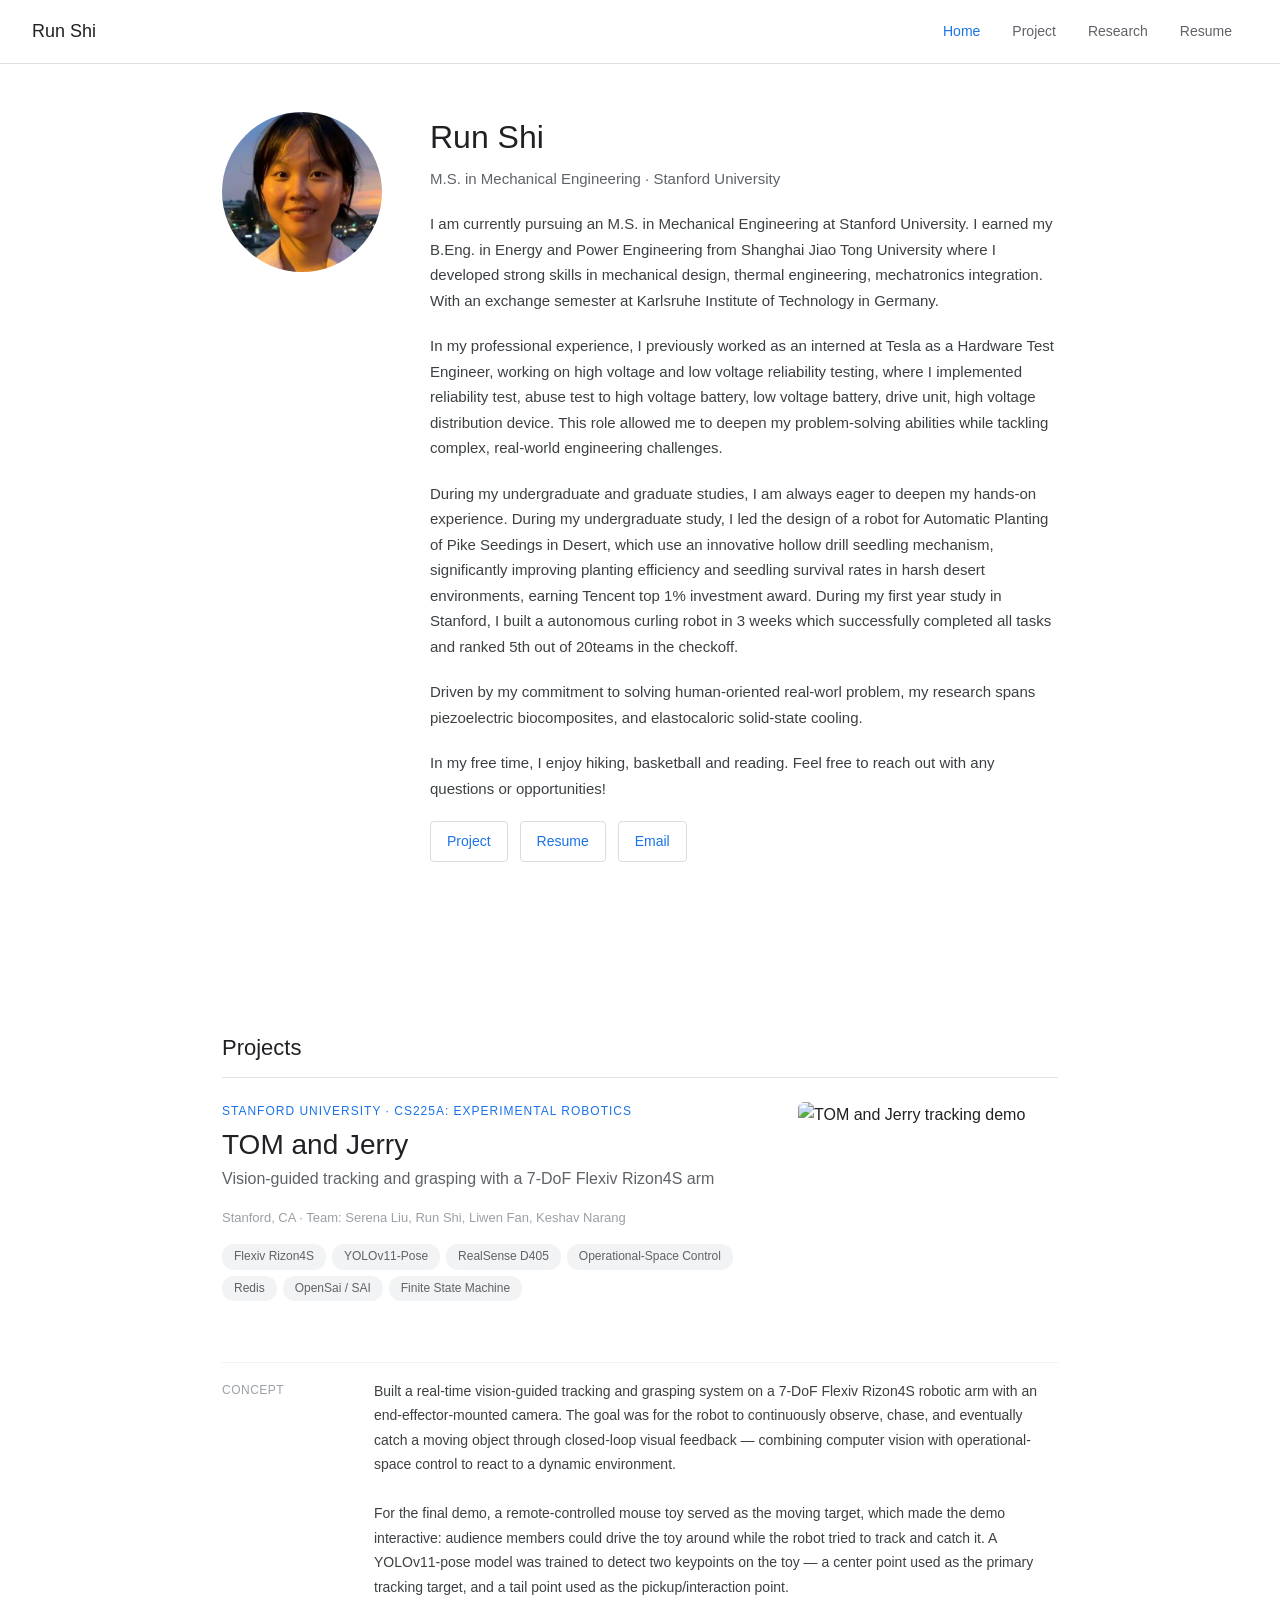
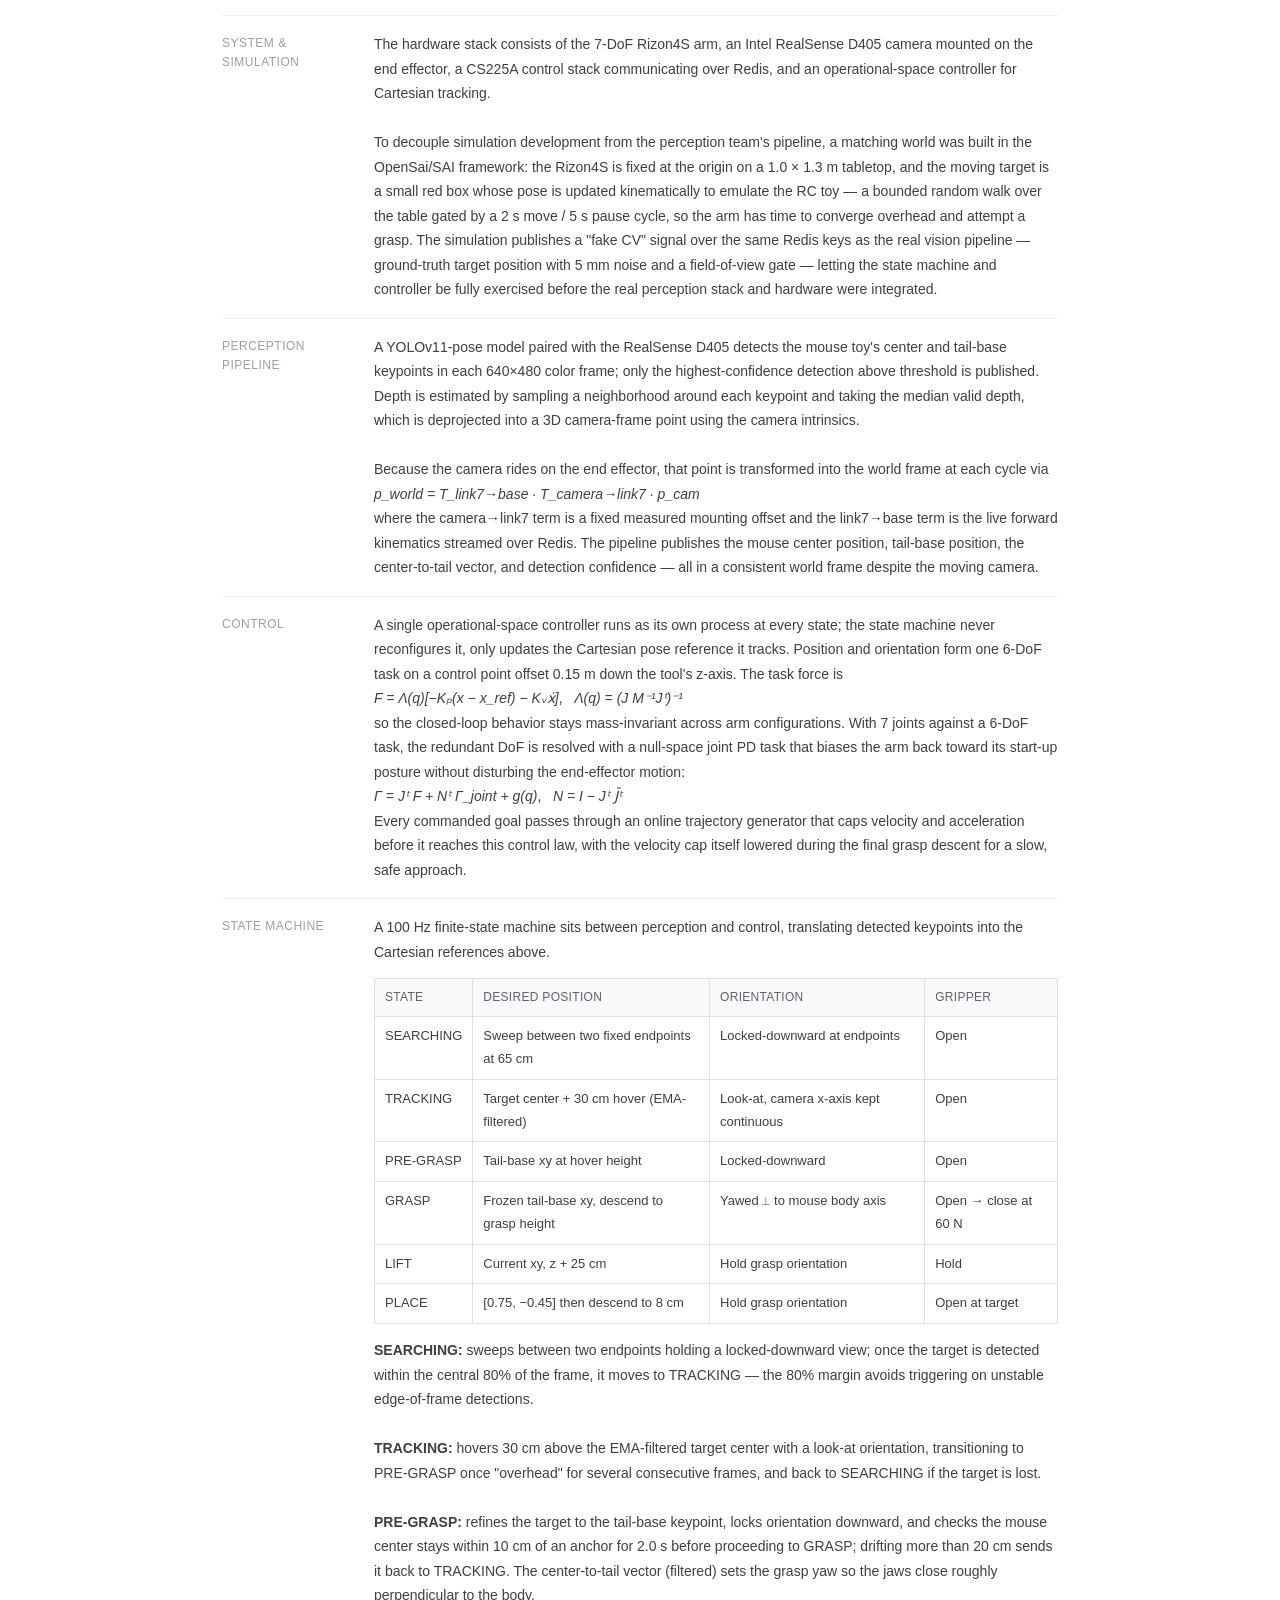
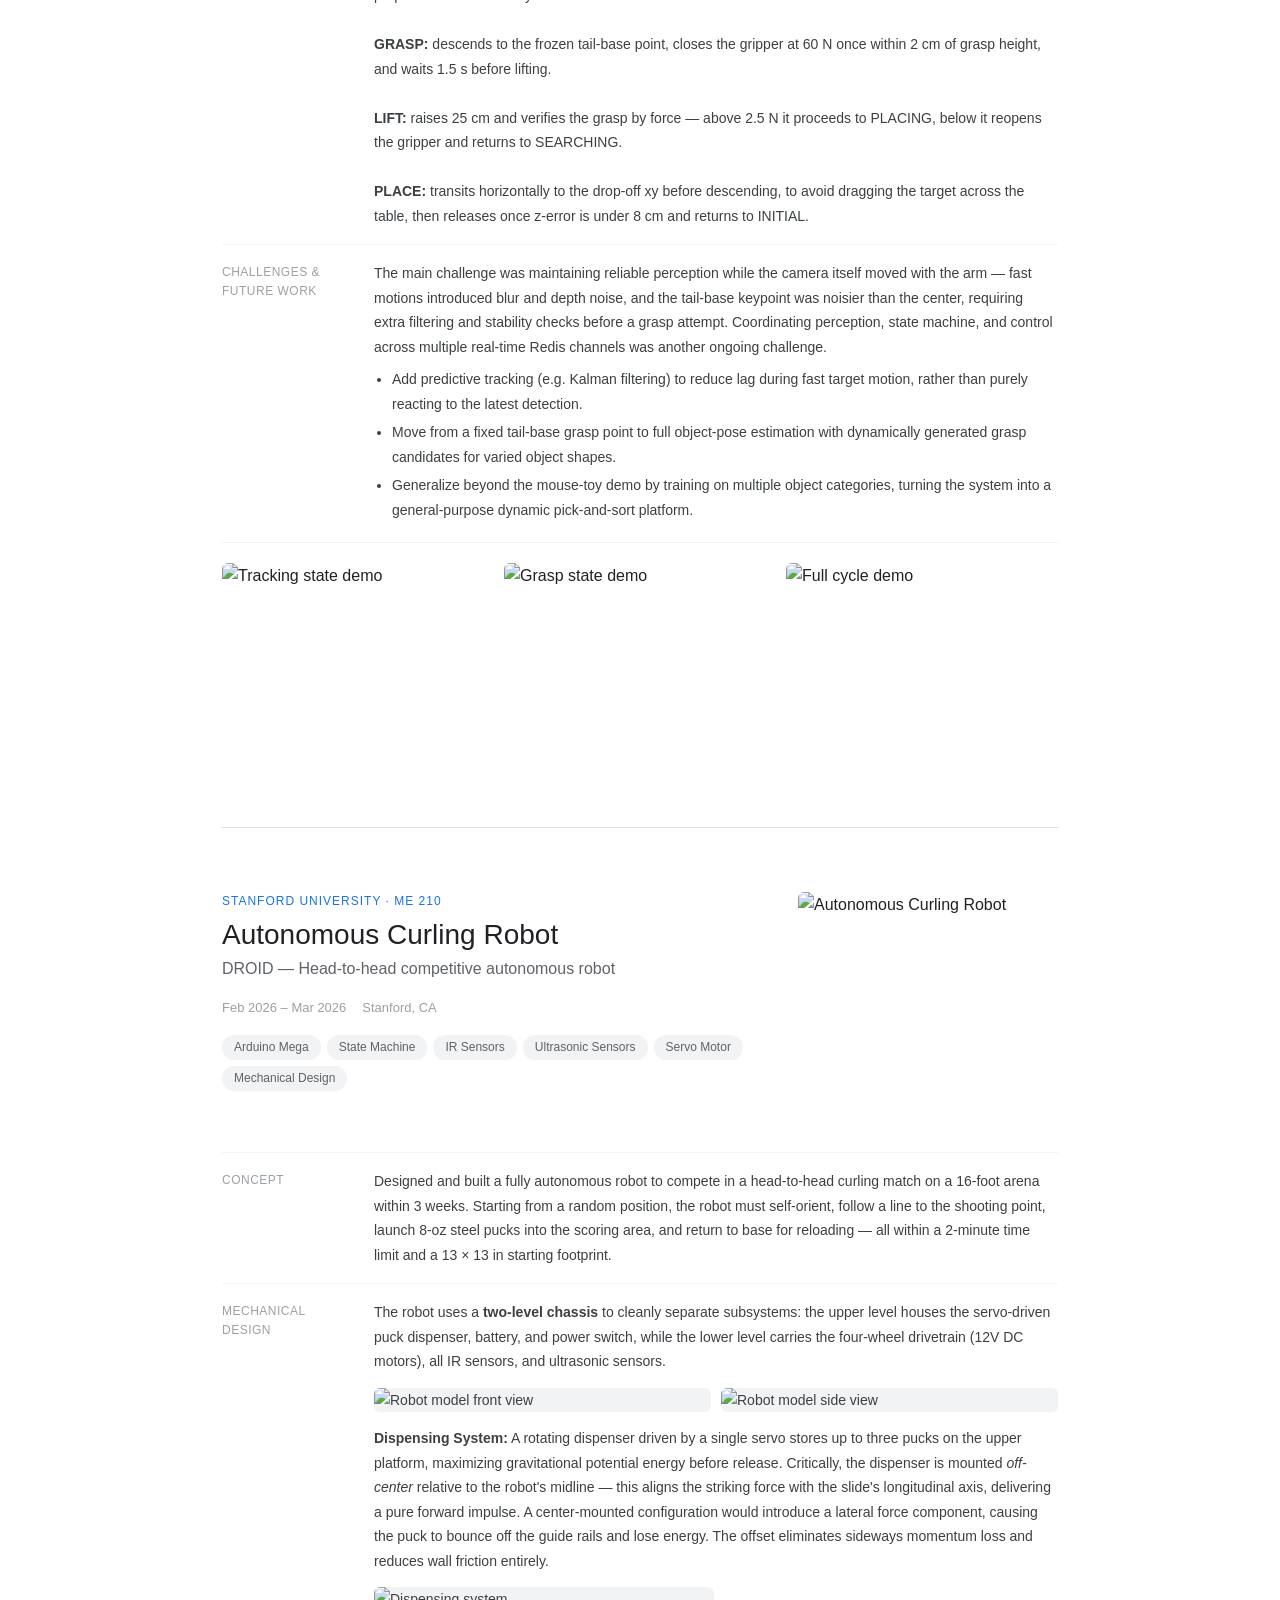
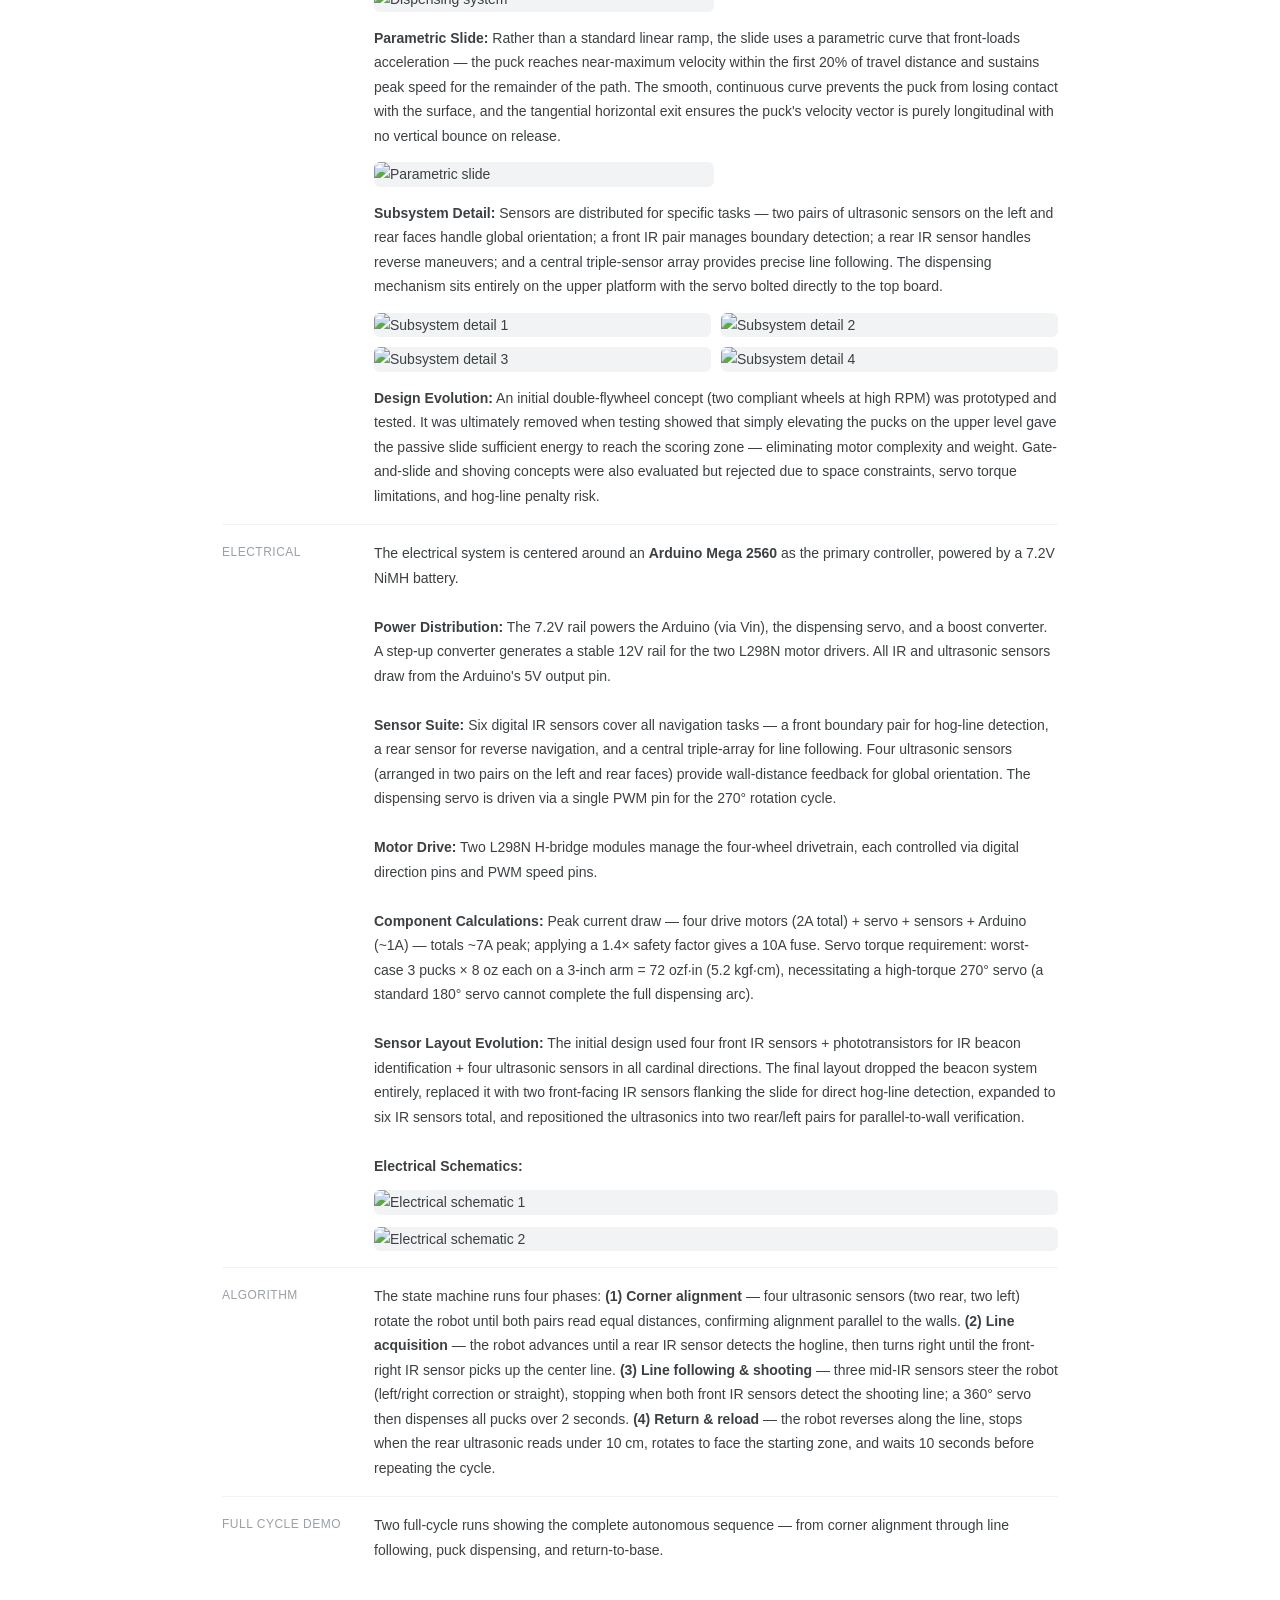
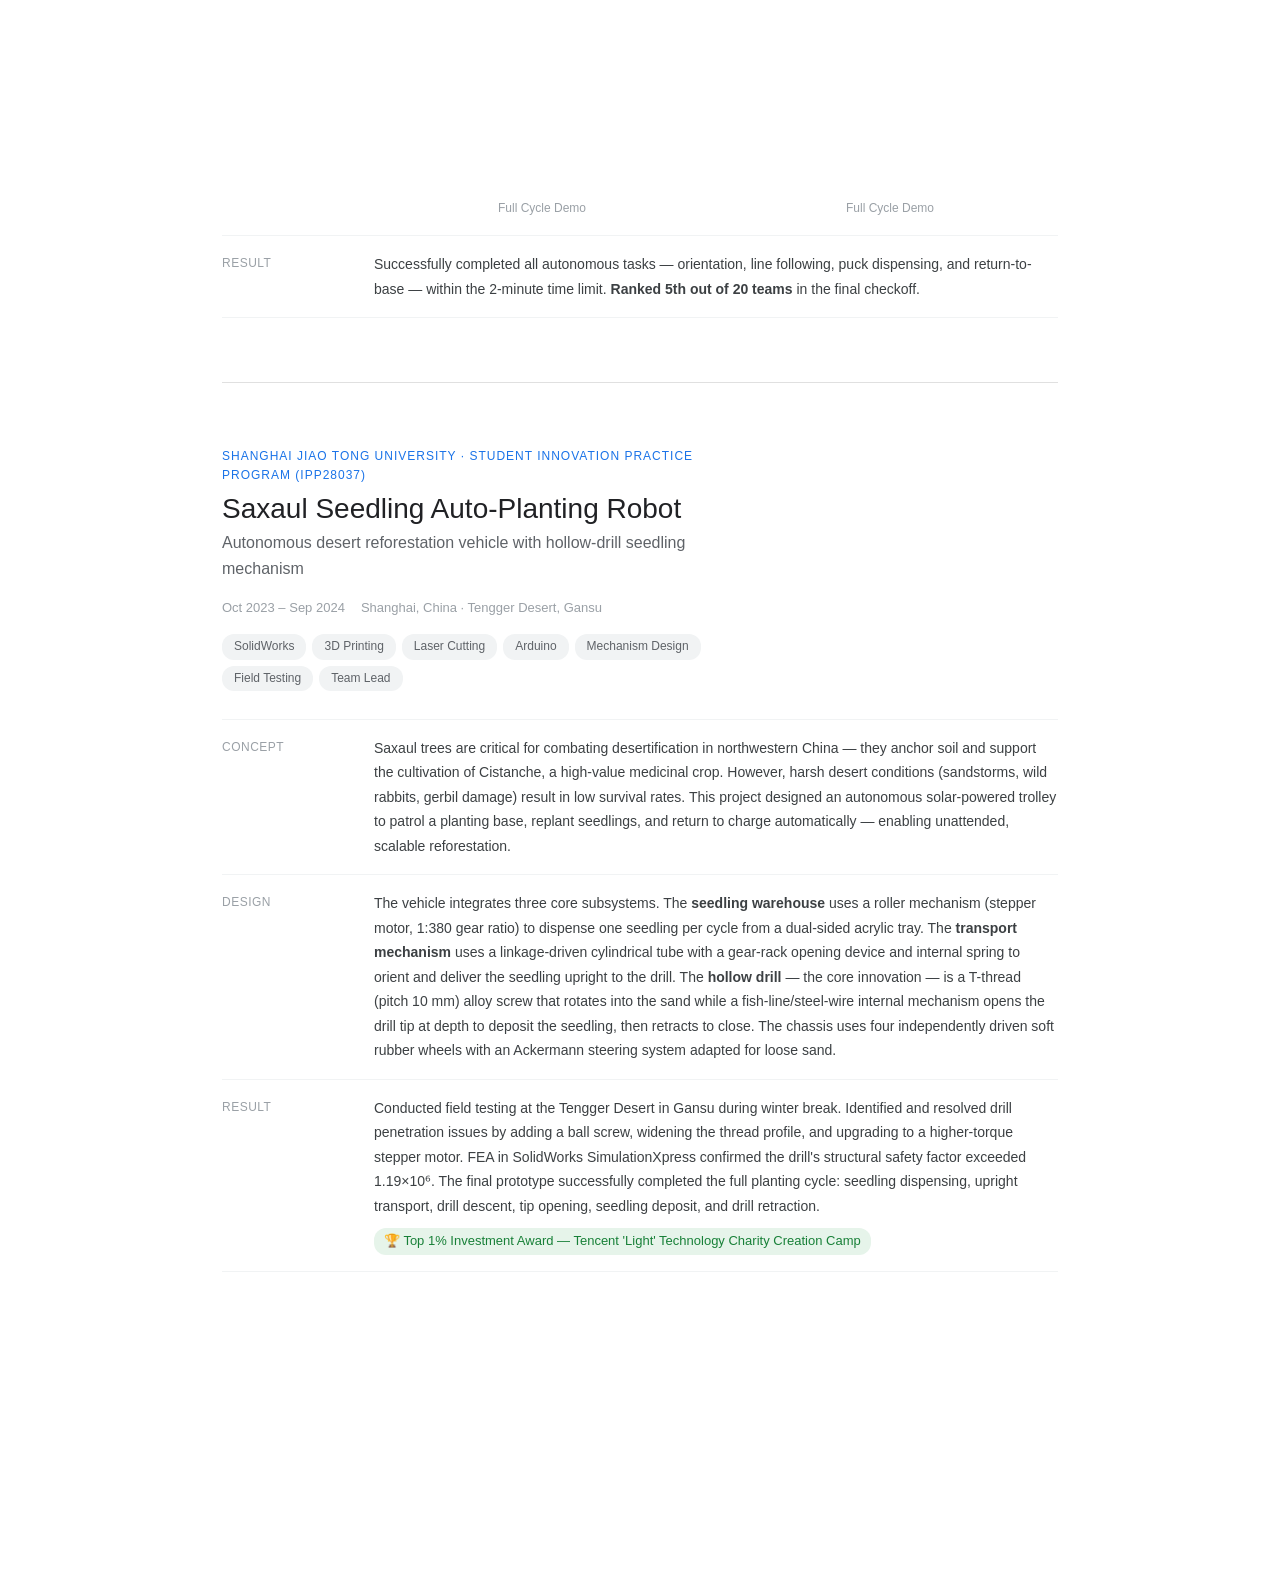
==== index.html @ 36baec2b "Update index.html" ====
<!DOCTYPE html>
<html lang="en">
<head>
<meta charset="UTF-8">
<meta name="viewport" content="width=device-width, initial-scale=1.0">
<title>Run Shi</title>
<link href="https://fonts.googleapis.com/css2?family=Google+Sans:wght@400;500&display=swap" rel="stylesheet">
<style>
* { margin: 0; padding: 0; box-sizing: border-box; }
html { scroll-behavior: smooth; }

body {
  font-family: 'Google Sans', 'Roboto', Arial, sans-serif;
  background: #fff;
  color: #202124;
  font-size: 16px;
  line-height: 1.6;
}

/* NAV */
nav {
  position: sticky; top: 0; z-index: 100;
  background: #fff;
  border-bottom: 1px solid #e0e0e0;
  display: flex; align-items: center;
  justify-content: space-between;
  padding: 0 32px;
  height: 64px;
}

.nav-logo {
  font-size: 18px;
  font-weight: 500;
  color: #202124;
  text-decoration: none;
}

.nav-links { display: flex; gap: 0; }
.nav-links a {
  font-size: 14px;
  font-weight: 500;
  color: #5f6368;
  text-decoration: none;
  padding: 8px 16px;
  border-radius: 4px;
  transition: background 0.1s, color 0.1s;
}
.nav-links a:hover { background: #f1f3f4; color: #202124; }
.nav-links a.active { color: #1a73e8; }

/* PAGES */
.page { display: none; }
.page.active { display: block; }

/* CONTENT WIDTH */
.wrap {
  max-width: 900px;
  margin: 0 auto;
  padding: 48px 32px 80px;
}

/* HOME */
.home-layout {
  display: flex;
  gap: 48px;
  align-items: flex-start;
  margin-bottom: 40px;
}

.home-photo {
  width: 160px;
  height: 160px;
  border-radius: 50%;
  background: #e8eaed;
  flex-shrink: 0;
  display: flex;
  align-items: center;
  justify-content: center;
  font-size: 48px;
  color: #9aa0a6;
  overflow: hidden;
}

.home-photo img {
  width: 100%; height: 100%; object-fit: cover;
}

.home-text {}

.home-name {
  font-size: 32px;
  font-weight: 400;
  color: #202124;
  margin-bottom: 4px;
}

.home-title {
  font-size: 15px;
  color: #5f6368;
  margin-bottom: 20px;
}

.home-bio {
  font-size: 15px;
  color: #3c4043;
  line-height: 1.7;
  margin-bottom: 20px;
}

.home-links {
  display: flex;
  gap: 12px;
  flex-wrap: wrap;
}

.home-links a {
  font-size: 14px;
  font-weight: 500;
  color: #1a73e8;
  text-decoration: none;
  padding: 8px 16px;
  border: 1px solid #dadce0;
  border-radius: 4px;
  transition: background 0.1s;
}
.home-links a:hover { background: #f1f3f4; }

/* SECTION */
h2 {
  font-size: 22px;
  font-weight: 400;
  color: #202124;
  border-bottom: 1px solid #e0e0e0;
  padding-bottom: 12px;
  margin-bottom: 24px;
}

/* PROJECT */
.proj-item {
  margin-bottom: 64px;
  padding-bottom: 64px;
  border-bottom: 1px solid #e0e0e0;
}
.proj-item:last-child { border-bottom: none; margin-bottom: 0; padding-bottom: 0; }

.proj-eyebrow {
  font-size: 12px;
  font-weight: 500;
  color: #1a73e8;
  text-transform: uppercase;
  letter-spacing: 1px;
  margin-bottom: 6px;
}

.proj-name {
  font-size: 28px;
  font-weight: 400;
  color: #202124;
  margin-bottom: 4px;
  line-height: 1.25;
}

.proj-subtitle {
  font-size: 16px;
  color: #5f6368;
  font-weight: 400;
  margin-bottom: 16px;
}

.proj-meta {
  display: flex;
  align-items: center;
  gap: 16px;
  margin-bottom: 16px;
  flex-wrap: wrap;
}

.proj-date {
  font-size: 13px;
  color: #9aa0a6;
}

.proj-where {
  font-size: 13px;
  color: #9aa0a6;
}

.proj-tags {
  display: flex; flex-wrap: wrap; gap: 6px;
  margin-bottom: 28px;
}
.proj-tag {
  font-size: 12px;
  color: #5f6368;
  background: #f1f3f4;
  border-radius: 12px;
  padding: 3px 12px;
}

/* Section blocks */
.proj-sections {
  display: flex;
  flex-direction: column;
  gap: 0;
}

.proj-section {
  display: grid;
  grid-template-columns: 120px 1fr;
  gap: 0 32px;
  padding: 16px 0;
  border-top: 1px solid #f1f3f4;
}
.proj-section:last-child { border-bottom: 1px solid #f1f3f4; }

.proj-section-label {
  font-size: 12px;
  font-weight: 500;
  color: #9aa0a6;
  text-transform: uppercase;
  letter-spacing: 0.5px;
  padding-top: 2px;
}

.proj-section-content {
  font-size: 14px;
  color: #3c4043;
  line-height: 1.75;
}

.proj-section-content ul {
  padding-left: 18px;
  margin: 0;
}
.proj-section-content ul li { margin-bottom: 4px; }

.award {
  display: inline-block;
  margin-top: 10px;
  font-size: 13px;
  color: #188038;
  background: #e6f4ea;
  border-radius: 12px;
  padding: 2px 10px;
}

/* Project hero image */
.proj-hero {
  display: grid;
  align-items: stretch;
  grid-template-columns: 1fr 260px;
  gap: 32px;
  align-items: flex-start;
}

.proj-hero-info { min-width: 0; }

.proj-hero-img-placeholder {
  width: 260px;
  height: 180px;
  border-radius: 6px;
  background: #f1f3f4;
  display: flex;
  flex-direction: column;
  align-items: center;
  justify-content: center;
  gap: 8px;
  flex-shrink: 0;
  border: 1.5px dashed #dadce0;
}
.proj-hero-img-placeholder span {
  font-size: 11px;
  color: #9aa0a6;
  font-family: monospace;
}
.proj-hero-img {
  width: 300px;
  height: 260px;
  object-fit: cover;
  border-radius: 6px;
  display: block;
}

/* Gallery */
.proj-gallery {
  display: flex;
  gap: 10px;
  margin-top: 20px;
  flex-wrap: nowrap;
}
.proj-gallery-placeholder {
  flex: 1;
  min-width: 0;
  aspect-ratio: 4/3;
  border-radius: 6px;
  background: #f1f3f4;
  display: flex;
  flex-direction: column;
  align-items: center;
  justify-content: center;
  gap: 6px;
  border: 1.5px dashed #dadce0;
}
.proj-gallery-placeholder span {
  font-size: 10px;
  color: #9aa0a6;
  font-family: monospace;
  text-align: center;
  padding: 0 4px;
}
.proj-gallery-img {
  flex: 1;
  min-width: 0;
  aspect-ratio: 4/3;
  object-fit: cover;
  border-radius: 6px;
  display: block;
}

.proj-gallery video,
.proj-gallery img {
  flex: 1;
  min-width: 0;
  height: 200px;
  object-fit: cover;
  border-radius: 6px;
  display: block;
}

/* Vertical image column (schematics) */
.mech-img-col {
  display: flex;
  flex-direction: column;
  gap: 12px;
}
.mech-img-col img {
  width: 100%;
  border-radius: 6px;
  background: #f1f3f4;
  display: block;
}

/* Mechanical section image layouts */
.mech-img-row {
  display: flex;
  gap: 10px;
}
.mech-img-row img {
  flex: 1;
  min-width: 0;
  height: auto;
  max-height: 260px;
  object-fit: contain;
  border-radius: 6px;
  background: #f1f3f4;
}
.mech-img-single img {
  max-width: 340px;
  flex: none;
  width: 100%;
  height: auto;
  object-fit: contain;
}
.mech-img-grid {
  display: grid;
  grid-template-columns: 1fr 1fr;
  gap: 10px;
}
.mech-img-grid img {
  width: 100%;
  height: auto;
  max-height: 220px;
  object-fit: contain;
  border-radius: 6px;
  background: #f1f3f4;
}


.proj-demo-videos {
  display: flex;
  gap: 12px;
  margin-top: 10px;
}

.proj-demo-videos video {
  flex: 1;
  min-width: 0;
  height: 220px;
  object-fit: cover;
  border-radius: 6px;
  display: block;
  background: #f1f3f4;
}

.proj-demo-caption {
  font-size: 12px;
  color: #9aa0a6;
  margin-top: 6px;
  text-align: center;
}

.proj-demo-item {
  flex: 1;
  min-width: 0;
  display: flex;
  flex-direction: column;
}

/* State machine table */
.state-table {
  width: 100%;
  border-collapse: collapse;
  font-size: 13px;
  margin: 14px 0;
}
.state-table th, .state-table td {
  border: 1px solid #e0e0e0;
  padding: 8px 10px;
  text-align: left;
  vertical-align: top;
}
.state-table th {
  background: #f8f9fa;
  color: #5f6368;
  font-weight: 500;
  font-size: 12px;
  text-transform: uppercase;
  letter-spacing: 0.3px;
}
.state-table td { color: #3c4043; }

@media (max-width: 640px) {
  .proj-hero { grid-template-columns: 1fr; }
  .proj-hero-img, .proj-hero-img-placeholder { width: 100%; height: 200px; }
  .proj-section { grid-template-columns: 1fr; gap: 4px; }
  .proj-name { font-size: 22px; }
  .proj-gallery { flex-wrap: wrap; }
  .proj-gallery-img,
  .proj-gallery-placeholder,
  .proj-gallery video,
  .proj-gallery img { flex: 0 0 calc(50% - 5px); height: 150px; }
  .proj-demo-videos { flex-direction: column; }
  .proj-demo-videos video { height: 180px; }
  .state-table { font-size: 12px; }
}

/* RESEARCH */
.research-item {
  margin-bottom: 36px;
  padding-bottom: 36px;
  border-bottom: 1px solid #f1f3f4;
}
.research-item:last-child { border-bottom: none; margin-bottom: 0; padding-bottom: 0; }

.research-title {
  font-size: 16px;
  font-weight: 500;
  color: #202124;
  margin-bottom: 2px;
}

.research-where {
  font-size: 14px;
  color: #5f6368;
  margin-bottom: 10px;
}

.research-body {
  font-size: 14px;
  color: #3c4043;
  line-height: 1.7;
}
.research-body ul { padding-left: 20px; }
.research-body ul li { margin-bottom: 4px; }

/* RESUME */
.resume-section { margin-bottom: 36px; }
.resume-section h3 {
  font-size: 15px;
  font-weight: 500;
  color: #5f6368;
  text-transform: uppercase;
  letter-spacing: 0.5px;
  margin-bottom: 16px;
  padding-bottom: 8px;
  border-bottom: 1px solid #e0e0e0;
}

.edu-item { margin-bottom: 20px; }
.edu-degree { font-size: 15px; font-weight: 500; color: #202124; }
.edu-school { font-size: 14px; color: #5f6368; }
.edu-date { font-size: 13px; color: #9aa0a6; margin-bottom: 4px; }
.edu-detail { font-size: 13px; color: #5f6368; line-height: 1.6; }
.edu-rank {
  display: inline-block; margin-top: 4px;
  font-size: 12px; color: #1a73e8;
  background: #e8f0fe; border-radius: 12px; padding: 2px 9px;
}

.exp-item { margin-bottom: 20px; }
.exp-role { font-size: 15px; font-weight: 500; color: #202124; }
.exp-where { font-size: 14px; color: #5f6368; }
.exp-date { font-size: 13px; color: #9aa0a6; margin-bottom: 6px; }
.exp-detail { font-size: 14px; color: #3c4043; line-height: 1.65; }
.exp-detail ul { padding-left: 18px; }
.exp-detail ul li { margin-bottom: 3px; }

.skills-row { font-size: 14px; color: #3c4043; line-height: 1.7; }
.skills-row span { font-weight: 500; color: #202124; }

@media (max-width: 640px) {
  nav { padding: 0 16px; }
  .wrap { padding: 32px 16px 60px; }
  .home-layout { flex-direction: column; gap: 24px; }
  .proj-section { grid-template-columns: 1fr; gap: 4px; }
  .proj-name { font-size: 22px; }
}
</style>
</head>
<body>

<nav>
  <a href="#" class="nav-logo" onclick="show('home');return false;">Run Shi</a>
  <div class="nav-links">
    <a href="#" id="n-home" class="active" onclick="show('home');return false;">Home</a>
    <a href="#" id="n-project" onclick="show('project');return false;">Project</a>
    <a href="#" id="n-research" onclick="show('research');return false;">Research</a>
    <a href="#" id="n-resume" onclick="show('resume');return false;">Resume</a>
  </div>
</nav>

<!-- HOME -->
<div id="p-home" class="page active">
<div class="wrap">
  <div class="home-layout">
    <div class="home-photo">
      <img src="Photo.jpg" alt="Run Shi">
    </div>
    <div class="home-text">
      <div class="home-name">Run Shi</div>
      <div class="home-title">M.S. in Mechanical Engineering · Stanford University</div>
      <p class="home-bio">
        I am currently pursuing an M.S. in Mechanical Engineering at Stanford University. I earned my B.Eng. in Energy and Power Engineering from Shanghai Jiao Tong University where I developed strong skills in mechanical design, thermal engineering, mechatronics integration. With an exchange semester at Karlsruhe Institute of Technology in Germany.
      </p>
      <p class="home-bio">
        In my professional experience, I previously worked as an interned at Tesla as a Hardware Test Engineer, working on high voltage and low voltage reliability testing, where I implemented reliability test, abuse test to high voltage battery, low voltage battery, drive unit, high voltage distribution device. This role allowed me to deepen my problem-solving abilities while tackling complex, real-world engineering challenges.
      </p>
      <p class="home-bio">
        During my undergraduate and graduate studies, I am always eager to deepen my hands-on experience. During my undergraduate study, I led the design of a robot for Automatic Planting of Pike Seedings in Desert, which use an innovative hollow drill seedling mechanism, significantly improving planting efficiency
        and seedling survival rates in harsh desert environments, earning Tencent top 1% investment award. During my first year study in Stanford, I built a autonomous curling robot in 3 weeks which successfully completed all tasks and ranked 5th out of 20teams in the checkoff.
        
      </p>
      <p class="home-bio">
        Driven by my commitment to solving human-oriented real-worl problem, my research spans piezoelectric biocomposites, and elastocaloric solid-state cooling. 
      </p>
      <p class="home-bio">
        In my free time, I enjoy hiking, basketball and reading. Feel free to reach out with any questions or opportunities!
      </p>
      <div class="home-links">
        <a href="#" onclick="show('project');return false;">Project</a>
        <a href="#" onclick="show('resume');return false;">Resume</a>
        <a href="/cdn-cgi/l/email-protection#7003181902051e4041424730171d11191c5e131f1d">Email</a>
      </div>
    </div>
  </div>
</div>
</div>

<!-- ═══════════════════════ PROJECT ═══════════════════════ -->
<div id="p-project" class="page active">
<div class="wrap">
  <h2>Projects</h2>

  <!-- Project 3 -->
  <div class="proj-item">
    <div class="proj-hero">
      <div class="proj-hero-info">
        <div class="proj-eyebrow">Stanford University · CS225A: Experimental Robotics</div>
        <div class="proj-name">TOM and Jerry</div>
        <div class="proj-subtitle">Vision-guided tracking and grasping with a 7-DoF Flexiv Rizon4S arm</div>
        <div class="proj-meta">
          <span class="proj-where">Stanford, CA · Team: Serena Liu, Run Shi, Liwen Fan, Keshav Narang</span>
        </div>
        <div class="proj-tags">
          <span class="proj-tag">Flexiv Rizon4S</span>
          <span class="proj-tag">YOLOv11-Pose</span>
          <span class="proj-tag">RealSense D405</span>
          <span class="proj-tag">Operational-Space Control</span>
          <span class="proj-tag">Redis</span>
          <span class="proj-tag">OpenSai / SAI</span>
          <span class="proj-tag">Finite State Machine</span>
        </div>
      </div>
      <img class="proj-hero-img" src="tom_and_jerry_hero.gif" alt="TOM and Jerry tracking demo">
    </div>

    <div class="proj-sections">
      <div class="proj-section">
        <div class="proj-section-label">Concept</div>
        <div class="proj-section-content">
          Built a real-time vision-guided tracking and grasping system on a 7-DoF Flexiv Rizon4S robotic arm with an end-effector-mounted camera. The goal was for the robot to continuously observe, chase, and eventually catch a moving object through closed-loop visual feedback — combining computer vision with operational-space control to react to a dynamic environment.
          <br><br>
          For the final demo, a remote-controlled mouse toy served as the moving target, which made the demo interactive: audience members could drive the toy around while the robot tried to track and catch it. A YOLOv11-pose model was trained to detect two keypoints on the toy — a center point used as the primary tracking target, and a tail point used as the pickup/interaction point.
        </div>
      </div>
      <div class="proj-section">
        <div class="proj-section-label">System &amp; Simulation</div>
        <div class="proj-section-content">
          The hardware stack consists of the 7-DoF Rizon4S arm, an Intel RealSense D405 camera mounted on the end effector, a CS225A control stack communicating over Redis, and an operational-space controller for Cartesian tracking.
          <br><br>
          To decouple simulation development from the perception team's pipeline, a matching world was built in the OpenSai/SAI framework: the Rizon4S is fixed at the origin on a 1.0 × 1.3 m tabletop, and the moving target is a small red box whose pose is updated kinematically to emulate the RC toy — a bounded random walk over the table gated by a 2 s move / 5 s pause cycle, so the arm has time to converge overhead and attempt a grasp. The simulation publishes a "fake CV" signal over the same Redis keys as the real vision pipeline — ground-truth target position with 5 mm noise and a field-of-view gate — letting the state machine and controller be fully exercised before the real perception stack and hardware were integrated.
        </div>
      </div>
      <div class="proj-section">
        <div class="proj-section-label">Perception Pipeline</div>
        <div class="proj-section-content">
          A YOLOv11-pose model paired with the RealSense D405 detects the mouse toy's center and tail-base keypoints in each 640×480 color frame; only the highest-confidence detection above threshold is published. Depth is estimated by sampling a neighborhood around each keypoint and taking the median valid depth, which is deprojected into a 3D camera-frame point using the camera intrinsics.
          <br><br>
          Because the camera rides on the end effector, that point is transformed into the world frame at each cycle via
          <br>
          <em>p_world = T_link7→base · T_camera→link7 · p_cam</em>
          <br>
          where the camera→link7 term is a fixed measured mounting offset and the link7→base term is the live forward kinematics streamed over Redis. The pipeline publishes the mouse center position, tail-base position, the center-to-tail vector, and detection confidence — all in a consistent world frame despite the moving camera.
        </div>
      </div>
      <div class="proj-section">
        <div class="proj-section-label">Control</div>
        <div class="proj-section-content">
          A single operational-space controller runs as its own process at every state; the state machine never reconfigures it, only updates the Cartesian pose reference it tracks. Position and orientation form one 6-DoF task on a control point offset 0.15 m down the tool's z-axis. The task force is
          <br>
          <em>F = Λ(q)[−Kₚ(x − x_ref) − Kᵥẋ]</em>, &nbsp; <em>Λ(q) = (J M⁻¹Jᵗ)⁻¹</em>
          <br>
          so the closed-loop behavior stays mass-invariant across arm configurations. With 7 joints against a 6-DoF task, the redundant DoF is resolved with a null-space joint PD task that biases the arm back toward its start-up posture without disturbing the end-effector motion:
          <br>
          <em>Γ = Jᵗ F + Nᵗ Γ_joint + g(q)</em>, &nbsp; <em>N = I − Jᵗ J̄ᵗ</em>
          <br>
          Every commanded goal passes through an online trajectory generator that caps velocity and acceleration before it reaches this control law, with the velocity cap itself lowered during the final grasp descent for a slow, safe approach.
        </div>
      </div>
      <div class="proj-section">
        <div class="proj-section-label">State Machine</div>
        <div class="proj-section-content">
          A 100 Hz finite-state machine sits between perception and control, translating detected keypoints into the Cartesian references above.
          <table class="state-table">
            <tr><th>State</th><th>Desired position</th><th>Orientation</th><th>Gripper</th></tr>
            <tr><td>SEARCHING</td><td>Sweep between two fixed endpoints at 65 cm</td><td>Locked-downward at endpoints</td><td>Open</td></tr>
            <tr><td>TRACKING</td><td>Target center + 30 cm hover (EMA-filtered)</td><td>Look-at, camera x-axis kept continuous</td><td>Open</td></tr>
            <tr><td>PRE-GRASP</td><td>Tail-base xy at hover height</td><td>Locked-downward</td><td>Open</td></tr>
            <tr><td>GRASP</td><td>Frozen tail-base xy, descend to grasp height</td><td>Yawed ⟂ to mouse body axis</td><td>Open → close at 60 N</td></tr>
            <tr><td>LIFT</td><td>Current xy, z + 25 cm</td><td>Hold grasp orientation</td><td>Hold</td></tr>
            <tr><td>PLACE</td><td>[0.75, −0.45] then descend to 8 cm</td><td>Hold grasp orientation</td><td>Open at target</td></tr>
          </table>
          <strong>SEARCHING:</strong> sweeps between two endpoints holding a locked-downward view; once the target is detected within the central 80% of the frame, it moves to TRACKING — the 80% margin avoids triggering on unstable edge-of-frame detections.
          <br><br>
          <strong>TRACKING:</strong> hovers 30 cm above the EMA-filtered target center with a look-at orientation, transitioning to PRE-GRASP once "overhead" for several consecutive frames, and back to SEARCHING if the target is lost.
          <br><br>
          <strong>PRE-GRASP:</strong> refines the target to the tail-base keypoint, locks orientation downward, and checks the mouse center stays within 10 cm of an anchor for 2.0 s before proceeding to GRASP; drifting more than 20 cm sends it back to TRACKING. The center-to-tail vector (filtered) sets the grasp yaw so the jaws close roughly perpendicular to the body.
          <br><br>
          <strong>GRASP:</strong> descends to the frozen tail-base point, closes the gripper at 60 N once within 2 cm of grasp height, and waits 1.5 s before lifting.
          <br><br>
          <strong>LIFT:</strong> raises 25 cm and verifies the grasp by force — above 2.5 N it proceeds to PLACING, below it reopens the gripper and returns to SEARCHING.
          <br><br>
          <strong>PLACE:</strong> transits horizontally to the drop-off xy before descending, to avoid dragging the target across the table, then releases once z-error is under 8 cm and returns to INITIAL.
        </div>
      </div>
      <div class="proj-section">
        <div class="proj-section-label">Challenges &amp; Future Work</div>
        <div class="proj-section-content">
          The main challenge was maintaining reliable perception while the camera itself moved with the arm — fast motions introduced blur and depth noise, and the tail-base keypoint was noisier than the center, requiring extra filtering and stability checks before a grasp attempt. Coordinating perception, state machine, and control across multiple real-time Redis channels was another ongoing challenge.
          <ul style="margin-top: 8px;">
            <li>Add predictive tracking (e.g. Kalman filtering) to reduce lag during fast target motion, rather than purely reacting to the latest detection.</li>
            <li>Move from a fixed tail-base grasp point to full object-pose estimation with dynamically generated grasp candidates for varied object shapes.</li>
            <li>Generalize beyond the mouse-toy demo by training on multiple object categories, turning the system into a general-purpose dynamic pick-and-sort platform.</li>
          </ul>
        </div>
      </div>
    </div>

    <div class="proj-gallery">
      <img class="proj-gallery-img" src="tom_and_jerry_tracking.gif" alt="Tracking state demo">
      <img class="proj-gallery-img" src="tom_and_jerry_grasp.gif" alt="Grasp state demo">
      <img class="proj-gallery-img" src="tom_and_jerry_full_cycle.gif" alt="Full cycle demo">
    </div>
  </div>

  <!-- Project 1 -->
  <div class="proj-item">
    <div class="proj-hero">
      <div class="proj-hero-info">
        <div class="proj-eyebrow">Stanford University · ME 210</div>
        <div class="proj-name">Autonomous Curling Robot</div>
        <div class="proj-subtitle">DROID — Head-to-head competitive autonomous robot</div>
        <div class="proj-meta">
          <span class="proj-date">Feb 2026 – Mar 2026</span>
          <span class="proj-where">Stanford, CA</span>
        </div>
        <div class="proj-tags">
          <span class="proj-tag">Arduino Mega</span>
          <span class="proj-tag">State Machine</span>
          <span class="proj-tag">IR Sensors</span>
          <span class="proj-tag">Ultrasonic Sensors</span>
          <span class="proj-tag">Servo Motor</span>
          <span class="proj-tag">Mechanical Design</span>
        </div>
      </div>
      <img class="proj-hero-img" src="curling robot.jpg" alt="Autonomous Curling Robot">
    </div>

    <div class="proj-sections">
      <div class="proj-section">
        <div class="proj-section-label">Concept</div>
        <div class="proj-section-content">
          Designed and built a fully autonomous robot to compete in a head-to-head curling match on a 16-foot arena within 3 weeks. Starting from a random position, the robot must self-orient, follow a line to the shooting point, launch 8-oz steel pucks into the scoring area, and return to base for reloading — all within a 2-minute time limit and a 13 × 13 in starting footprint.
        </div>
      </div>
      <div class="proj-section">
        <div class="proj-section-label">Mechanical Design</div>
        <div class="proj-section-content">
          The robot uses a <strong>two-level chassis</strong> to cleanly separate subsystems: the upper level houses the servo-driven puck dispenser, battery, and power switch, while the lower level carries the four-wheel drivetrain (12V DC motors), all IR sensors, and ultrasonic sensors.
          <div class="mech-img-row" style="margin: 14px 0;">
            <img src="robot_model.png" alt="Robot model front view">
            <img src="robot_model_1.png" alt="Robot model side view">
          </div>
          <strong>Dispensing System:</strong> A rotating dispenser driven by a single servo stores up to three pucks on the upper platform, maximizing gravitational potential energy before release. Critically, the dispenser is mounted <em>off-center</em> relative to the robot's midline — this aligns the striking force with the slide's longitudinal axis, delivering a pure forward impulse. A center-mounted configuration would introduce a lateral force component, causing the puck to bounce off the guide rails and lose energy. The offset eliminates sideways momentum loss and reduces wall friction entirely.
          <div class="mech-img-row mech-img-single" style="margin: 14px 0;">
            <img src="dispensing.png" alt="Dispensing system">
          </div>
          <strong>Parametric Slide:</strong> Rather than a standard linear ramp, the slide uses a parametric curve that front-loads acceleration — the puck reaches near-maximum velocity within the first 20% of travel distance and sustains peak speed for the remainder of the path. The smooth, continuous curve prevents the puck from losing contact with the surface, and the tangential horizontal exit ensures the puck's velocity vector is purely longitudinal with no vertical bounce on release.
          <div class="mech-img-row mech-img-single" style="margin: 14px 0;">
            <img src="slide.png" alt="Parametric slide">
          </div>
          <strong>Subsystem Detail:</strong> Sensors are distributed for specific tasks — two pairs of ultrasonic sensors on the left and rear faces handle global orientation; a front IR pair manages boundary detection; a rear IR sensor handles reverse maneuvers; and a central triple-sensor array provides precise line following. The dispensing mechanism sits entirely on the upper platform with the servo bolted directly to the top board.
          <div class="mech-img-grid" style="margin: 14px 0;">
            <img src="subsystem1.png" alt="Subsystem detail 1">
            <img src="subsystem2.png" alt="Subsystem detail 2">
            <img src="subsystem3.png" alt="Subsystem detail 3">
            <img src="subsystem4.png" alt="Subsystem detail 4">
          </div>
          <strong>Design Evolution:</strong> An initial double-flywheel concept (two compliant wheels at high RPM) was prototyped and tested. It was ultimately removed when testing showed that simply elevating the pucks on the upper level gave the passive slide sufficient energy to reach the scoring zone — eliminating motor complexity and weight. Gate-and-slide and shoving concepts were also evaluated but rejected due to space constraints, servo torque limitations, and hog-line penalty risk.
        </div>
      </div>
      <div class="proj-section">
        <div class="proj-section-label">Electrical</div>
        <div class="proj-section-content">
          The electrical system is centered around an <strong>Arduino Mega 2560</strong> as the primary controller, powered by a 7.2V NiMH battery.
          <br><br>
          <strong>Power Distribution:</strong> The 7.2V rail powers the Arduino (via Vin), the dispensing servo, and a boost converter. A step-up converter generates a stable 12V rail for the two L298N motor drivers. All IR and ultrasonic sensors draw from the Arduino's 5V output pin.
          <br><br>
          <strong>Sensor Suite:</strong> Six digital IR sensors cover all navigation tasks — a front boundary pair for hog-line detection, a rear sensor for reverse navigation, and a central triple-array for line following. Four ultrasonic sensors (arranged in two pairs on the left and rear faces) provide wall-distance feedback for global orientation. The dispensing servo is driven via a single PWM pin for the 270° rotation cycle.
          <br><br>
          <strong>Motor Drive:</strong> Two L298N H-bridge modules manage the four-wheel drivetrain, each controlled via digital direction pins and PWM speed pins.
          <br><br>
          <strong>Component Calculations:</strong> Peak current draw — four drive motors (2A total) + servo + sensors + Arduino (~1A) — totals ~7A peak; applying a 1.4× safety factor gives a 10A fuse. Servo torque requirement: worst-case 3 pucks × 8 oz each on a 3-inch arm = 72 ozf·in (5.2 kgf·cm), necessitating a high-torque 270° servo (a standard 180° servo cannot complete the full dispensing arc).
          <br><br>
          <strong>Sensor Layout Evolution:</strong> The initial design used four front IR sensors + phototransistors for IR beacon identification + four ultrasonic sensors in all cardinal directions. The final layout dropped the beacon system entirely, replaced it with two front-facing IR sensors flanking the slide for direct hog-line detection, expanded to six IR sensors total, and repositioned the ultrasonics into two rear/left pairs for parallel-to-wall verification.
          <br><br>
          <strong>Electrical Schematics:</strong>
          <div class="mech-img-col" style="margin-top: 12px;">
            <img src="schemetic1.png" alt="Electrical schematic 1">
            <img src="schemetic2.png" alt="Electrical schematic 2">
          </div>
        </div>
      </div>
      <div class="proj-section">
        <div class="proj-section-label">Algorithm</div>
        <div class="proj-section-content">
          The state machine runs four phases: <strong>(1) Corner alignment</strong> — four ultrasonic sensors (two rear, two left) rotate the robot until both pairs read equal distances, confirming alignment parallel to the walls. <strong>(2) Line acquisition</strong> — the robot advances until a rear IR sensor detects the hogline, then turns right until the front-right IR sensor picks up the center line. <strong>(3) Line following &amp; shooting</strong> — three mid-IR sensors steer the robot (left/right correction or straight), stopping when both front IR sensors detect the shooting line; a 360° servo then dispenses all pucks over 2 seconds. <strong>(4) Return &amp; reload</strong> — the robot reverses along the line, stops when the rear ultrasonic reads under 10 cm, rotates to face the starting zone, and waits 10 seconds before repeating the cycle.
        </div>
      </div>
      <div class="proj-section">
        <div class="proj-section-label">Full Cycle Demo</div>
        <div class="proj-section-content">
          Two full-cycle runs showing the complete autonomous sequence — from corner alignment through line following, puck dispensing, and return-to-base.
          <div class="proj-demo-videos">
            <div class="proj-demo-item">
              <iframe src="https://drive.google.com/file/d/1mtI6GAG2PKxT_TYHK5NpO9vO_ZwVnhq-/preview" style="width:100%;height:220px;border-radius:6px;border:none;" allow="autoplay"></iframe>
              <div class="proj-demo-caption">Full Cycle Demo</div>
            </div>
            <div class="proj-demo-item">
              <iframe src="https://drive.google.com/file/d/1H0CX-cRaHQurKzL1mdZoE1JNuxwbOoVe/preview" style="width:100%;height:220px;border-radius:6px;border:none;" allow="autoplay"></iframe>
              <div class="proj-demo-caption">Full Cycle Demo</div>
            </div>
          </div>
        </div>
      </div>
      <div class="proj-section">
        <div class="proj-section-label">Result</div>
        <div class="proj-section-content">
          Successfully completed all autonomous tasks — orientation, line following, puck dispensing, and return-to-base — within the 2-minute time limit. <strong>Ranked 5th out of 20 teams</strong> in the final checkoff.
        </div>
      </div>
    </div>

    <!-- <div class="proj-gallery">
      <img class="proj-gallery-img" src="IMG_2924.jpg" alt="photo 1">
      <img class="proj-gallery-img" src="IMG_2925.jpg" alt="photo 2">
      <img class="proj-gallery-img" src="IMG_2926.jpg" alt="photo 3">
    </div> -->
  </div>

  <!-- Project 2 -->
  <div class="proj-item">
    <div class="proj-hero">
      <div class="proj-hero-info">
        <div class="proj-eyebrow">Shanghai Jiao Tong University · Student Innovation Practice Program (IPP28037)</div>
        <div class="proj-name">Saxaul Seedling Auto-Planting Robot</div>
        <div class="proj-subtitle">Autonomous desert reforestation vehicle with hollow-drill seedling mechanism</div>
        <div class="proj-meta">
          <span class="proj-date">Oct 2023 – Sep 2024</span>
          <span class="proj-where">Shanghai, China · Tengger Desert, Gansu</span>
        </div>
        <div class="proj-tags">
          <span class="proj-tag">SolidWorks</span>
          <span class="proj-tag">3D Printing</span>
          <span class="proj-tag">Laser Cutting</span>
          <span class="proj-tag">Arduino</span>
          <span class="proj-tag">Mechanism Design</span>
          <span class="proj-tag">Field Testing</span>
          <span class="proj-tag">Team Lead</span>
        </div>
      </div>
      <video class="proj-hero-img" src="Project2whole.mp4" autoplay loop muted playsinline></video>
    </div>

    <div class="proj-sections">
      <div class="proj-section">
        <div class="proj-section-label">Concept</div>
        <div class="proj-section-content">
          Saxaul trees are critical for combating desertification in northwestern China — they anchor soil and support the cultivation of Cistanche, a high-value medicinal crop. However, harsh desert conditions (sandstorms, wild rabbits, gerbil damage) result in low survival rates. This project designed an autonomous solar-powered trolley to patrol a planting base, replant seedlings, and return to charge automatically — enabling unattended, scalable reforestation.
        </div>
      </div>
      <div class="proj-section">
        <div class="proj-section-label">Design</div>
        <div class="proj-section-content">
          The vehicle integrates three core subsystems. The <strong>seedling warehouse</strong> uses a roller mechanism (stepper motor, 1:380 gear ratio) to dispense one seedling per cycle from a dual-sided acrylic tray. The <strong>transport mechanism</strong> uses a linkage-driven cylindrical tube with a gear-rack opening device and internal spring to orient and deliver the seedling upright to the drill. The <strong>hollow drill</strong> — the core innovation — is a T-thread (pitch 10 mm) alloy screw that rotates into the sand while a fish-line/steel-wire internal mechanism opens the drill tip at depth to deposit the seedling, then retracts to close. The chassis uses four independently driven soft rubber wheels with an Ackermann steering system adapted for loose sand.
        </div>
      </div>
      <div class="proj-section">
        <div class="proj-section-label">Result</div>
        <div class="proj-section-content">
          Conducted field testing at the Tengger Desert in Gansu during winter break. Identified and resolved drill penetration issues by adding a ball screw, widening the thread profile, and upgrading to a higher-torque stepper motor. FEA in SolidWorks SimulationXpress confirmed the drill's structural safety factor exceeded 1.19×10⁶. The final prototype successfully completed the full planting cycle: seedling dispensing, upright transport, drill descent, tip opening, seedling deposit, and drill retraction.
          <div class="award">🏆 Top 1% Investment Award — Tencent 'Light' Technology Charity Creation Camp</div>
        </div>
      </div>
    </div>

    <div class="proj-gallery">
      <video src="Project2_1.mp4" autoplay loop muted playsinline></video>
      <video src="Project2_2.mp4" autoplay loop muted playsinline></video>
      <video src="Project2.mp4" autoplay loop muted playsinline></video>
    </div>
  </div>


</div>
</div>

<!-- ═══════════════════════ RESEARCH ═══════════════════════ -->
<div id="p-research" class="page">
<div class="wrap">
  <h2>Research</h2>

  <div class="research-item">
    <div class="research-title">Injectable In-situ Formed Piezoelectric Biocomposites with Magnetic Alignment</div>
    <div class="research-where">Stanford University · Stanford, CA · Sep 2025 – Present</div>
    <div class="research-body">
      <ul>
        <li>Fabricated Janus heterostructures with single-sided magnetism by depositing ultra-thin layers of superparamagnetic nanoparticles onto microrods via Electro-hydro Dynamic (EHD) coating.</li>
        <li>Designed and implemented a magnetic-assisted alignment strategy to orient microrods, overcoming the challenge of random dipole distribution and enhancing the macroscopic piezoelectric constant.</li>
        <li>Developed an HSA-BB-EOH-based injectable and biocompatible composite, achieving rapid in-situ gelation in physiological environments via solvent exchange mechanisms.</li>
      </ul>
    </div>
  </div>

  <div class="research-item">
    <div class="research-title">Thermodynamic Study on Ferroelectric Polymer Films</div>
    <div class="research-where">Forward Interdisciplinary Research Center, SJTU · Shanghai, China · Oct 2024 – Jun 2025</div>
    <div class="research-body">
      <ul>
        <li>Improvement on material properties on the performance of refrigeration devices based on force-electrical-thermal coupling parameters.</li>
        <li>Application of soft material property testing methods and characterization tools, including electrocaloric effect testing, dielectric property testing, polarization measurements, and experimental testing of displacement and stress under electric field drive.</li>
      </ul>
    </div>
  </div>

  <div class="research-item">
    <div class="research-title">Cascade-unit Elastocaloric Cooling Regenerator</div>
    <div class="research-where">Institute of Microstructure Technology, KIT · Karlsruhe, Germany · Jun 2024 – Sep 2024</div>
    <div class="research-body">
      <ul>
        <li>Engineered 3D models using Creo software to design an innovative elastocaloric experimental platform, enhancing the efficiency of solid-state cooling systems.</li>
        <li>Performed finite element analysis using Ansys to optimize machine parts, ensuring they meet rigorous strength requirements while maximizing cooling performance.</li>
        <li>Designed a variable cross-sectional area compression device applicable to different cross-sectional area sizes of the elasto-thermal structure.</li>
      </ul>
    </div>
  </div>

</div>
</div>

<!-- ═══════════════════════ RESUME ═══════════════════════ -->
<div id="p-resume" class="page">
<div class="wrap">
  <h2>Resume</h2>

  <div class="resume-section">
    <h3>Education</h3>
    <div class="edu-item">
      <div class="edu-date">Sep 2025 – Present</div>
      <div class="edu-degree">M.S. in Mechanical Engineering</div>
      <div class="edu-school">Stanford University · California, United States</div>
      <div class="edu-detail">Programming Methodology, Thermodynamics, Introduction to Theoretical Statistics, Programming Abstractions, Introduction to Mechatronics</div>
    </div>
    <div class="edu-item">
      <div class="edu-date">Sep 2021 – Jun 2025</div>
      <div class="edu-degree">B.Eng. in Energy and Power Engineering</div>
      <div class="edu-school">Shanghai Jiao Tong University · Shanghai, China</div>
      <div class="edu-detail">Numerical Simulation of Mechanical and Power Engineering (95), Engineering Fluid Mechanics (91), Probability and Statistics (91), Engineering Material (92)</div>
      <div class="edu-rank">Last two years Ranking: 3 / 100</div>
    </div>
    <div class="edu-item">
      <div class="edu-date">Apr 2024 – Sep 2024</div>
      <div class="edu-degree">Exchange Semester in Mechanical Engineering</div>
      <div class="edu-school">Karlsruhe Institute of Technology · Karlsruhe, Germany</div>
      <div class="edu-detail">Heat and Mass Transfer (A+)</div>
    </div>
  </div>

  <div class="resume-section">
    <h3>Internship</h3>
    <div class="exp-item">
      <div class="exp-date">Apr 2025 – Sep 2025</div>
      <div class="exp-role">High Voltage and Low Voltage Hardware Test Intern</div>
      <div class="exp-where">Tesla · Shanghai, China</div>
      <div class="exp-detail">
        <ul>
          <li>Supported high voltage hardware reliability test, provided data for hardware design change and implementing failure analysis.</li>
          <li>Developed script implementing multi drive units reliability thermal testing, automatically uploading data to MySQL.</li>
          <li>Supported low voltage battery reliability test; independent test development provided data for battery management board design change.</li>
        </ul>
      </div>
    </div>
  </div>

  <div class="resume-section">
    <h3>Technical Skills</h3>
    <div class="skills-row"><span>Programming</span> — Python, C++, HTML, MATLAB, Arduino</div>
    <div class="skills-row"><span>CAD / Simulation</span> — CATIA, SolidWorks, Creo, Fusion, UGNX, Ansys, Comsol</div>
    <div class="skills-row"><span>Tools</span> — LabVIEW, PCAN, MySQL, Git, PCAN, Origin</div>
  </div>

  <div class="resume-section">
    <h3>Contact</h3>
    <div class="skills-row">Email — <a href="mailto:shirun0127@gmail.com" style="color:#1a73e8">shirun0127@gmail.com</a></div>
    <div class="skills-row">Phone — (650) 444-8004</div>
    <div class="skills-row">Location — Stanford, CA</div>
  </div>

</div>
</div>

<script>
function show(id) {
  document.querySelectorAll('.page').forEach(p => p.classList.remove('active'));
  document.querySelectorAll('.nav-links a').forEach(a => a.classList.remove('active'));
  document.getElementById('p-' + id).classList.add('active');
  const navEl = document.getElementById('n-' + id);
  if (navEl) navEl.classList.add('active');
  window.scrollTo(0, 0);
}
</script>
</body>
</html>
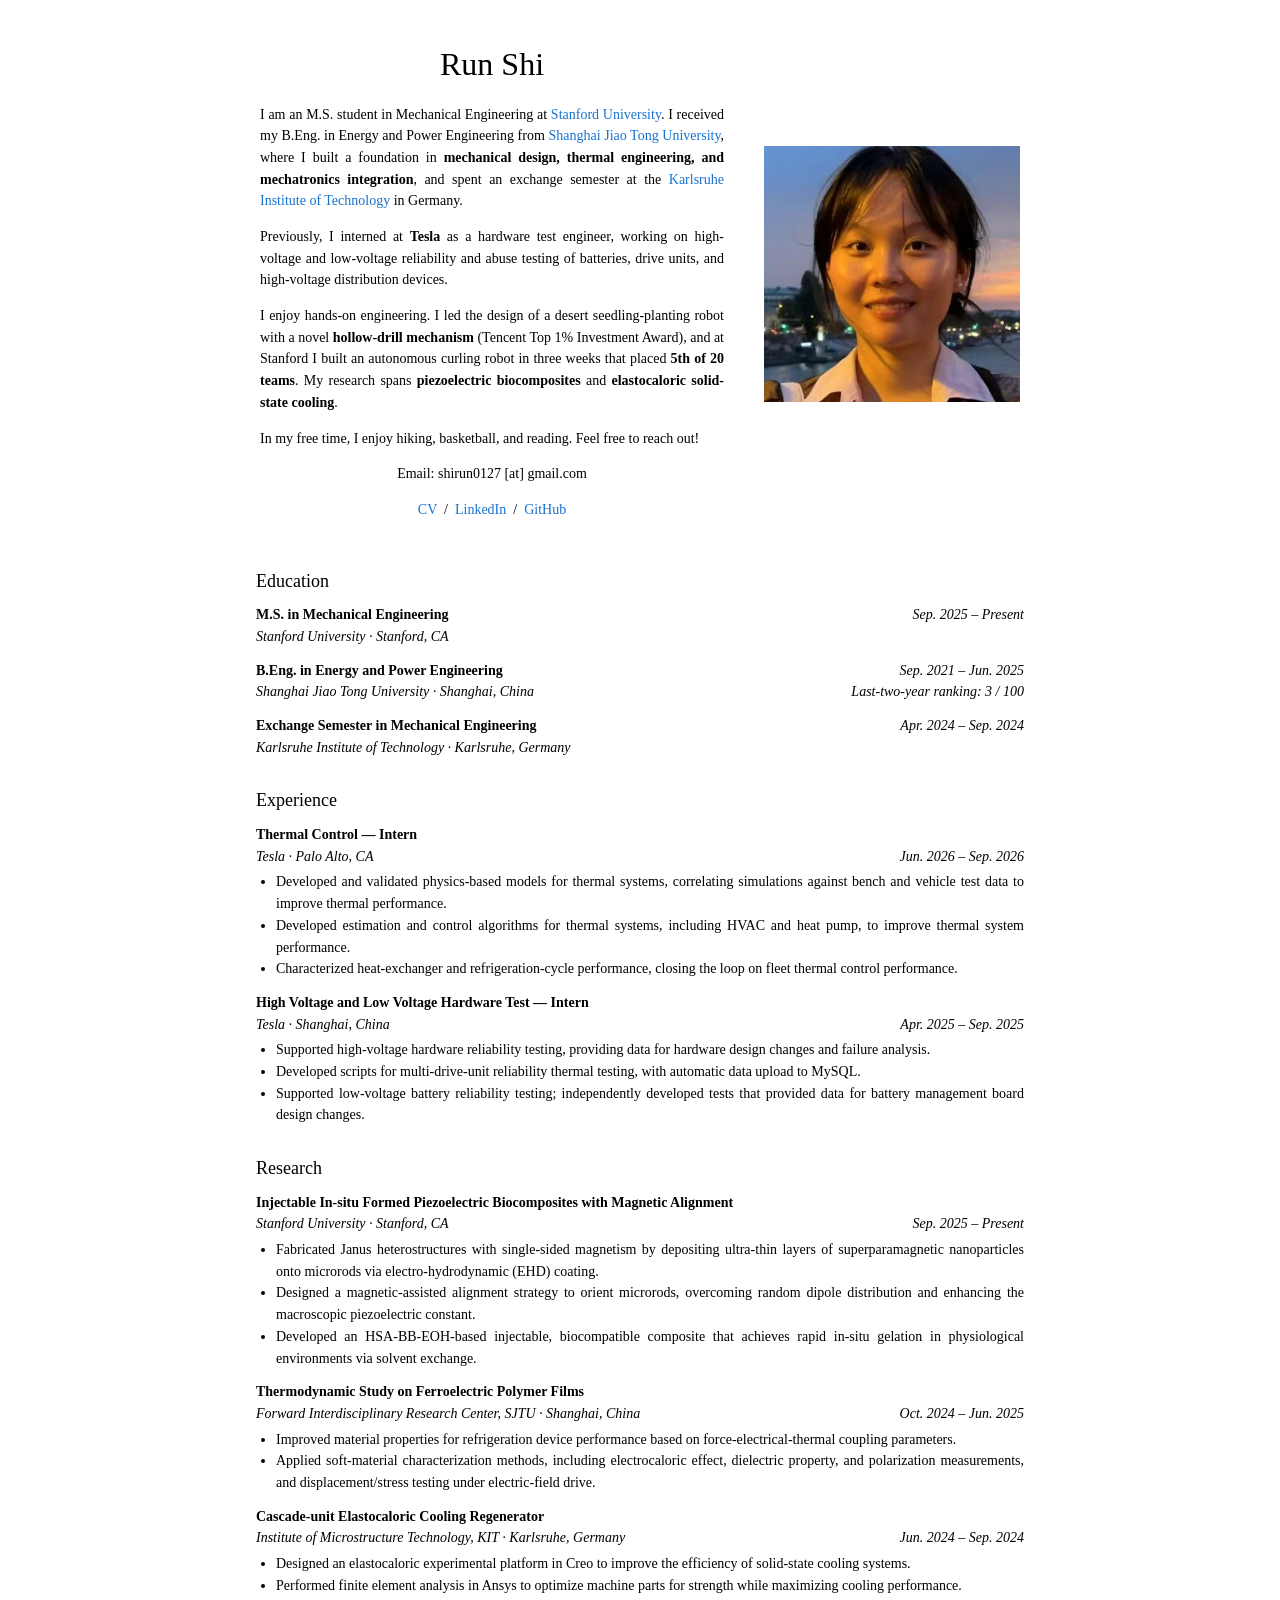
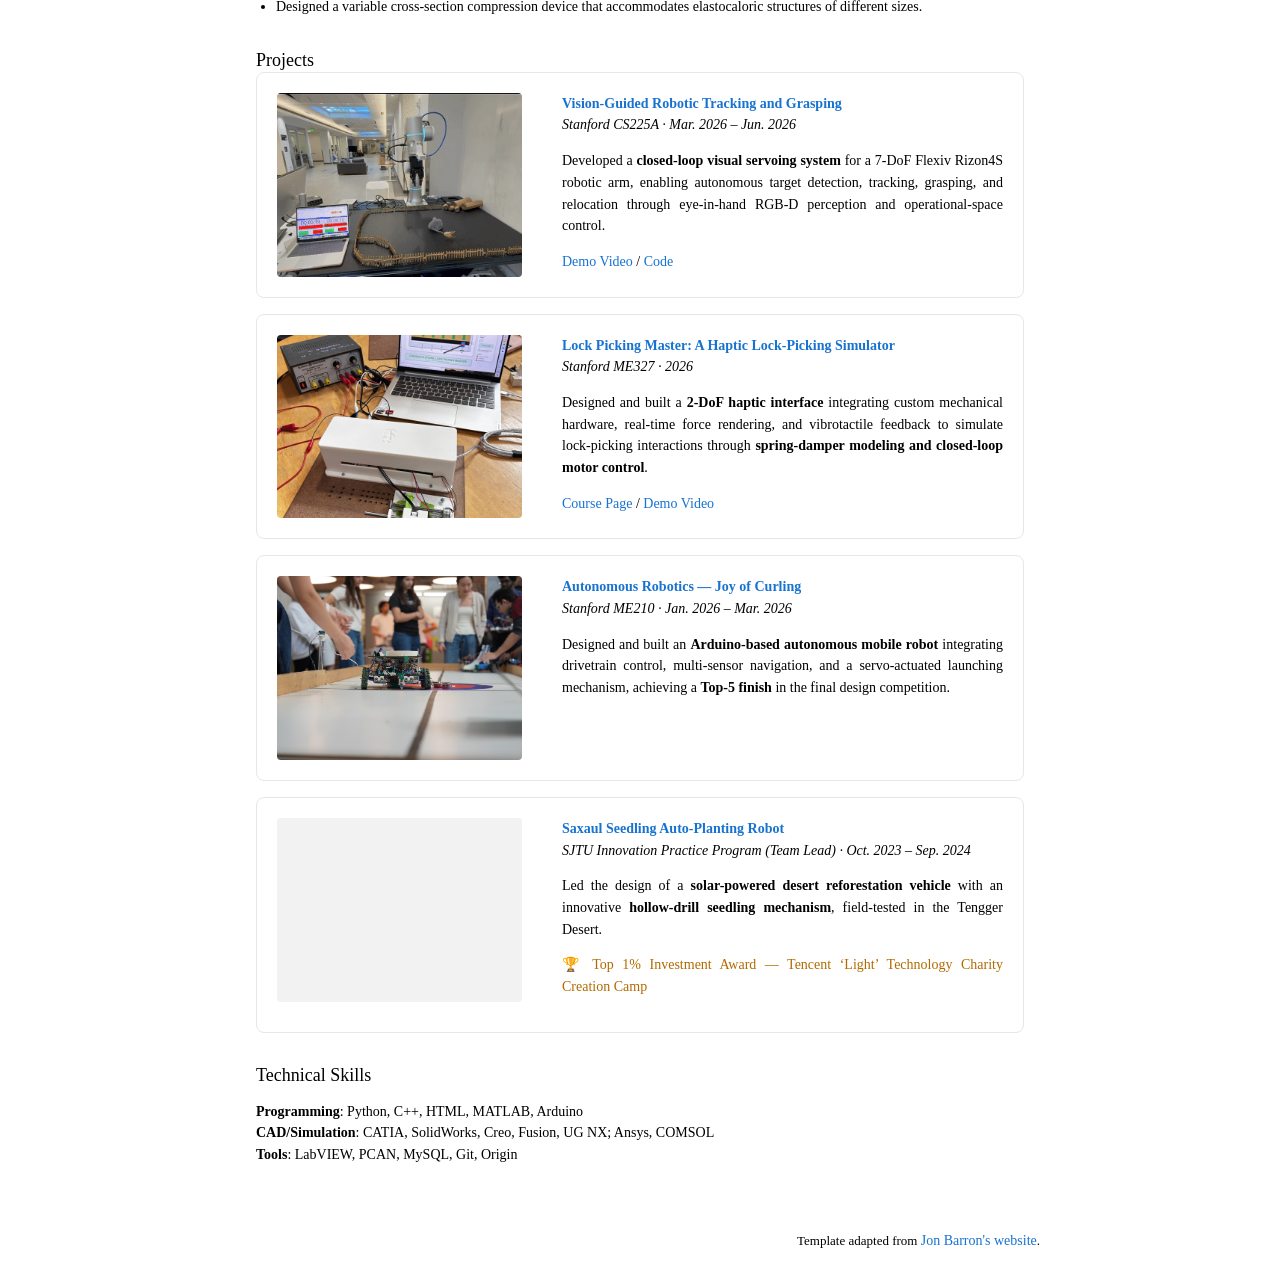
==== commit e42f5ace: "Redesign site with Jon Barron academic template Single-page homepage with Education, Experience, Res" ====
--- a/index.html
+++ b/index.html
@@ -1,976 +1,315 @@
-<!DOCTYPE html>
+<!DOCTYPE HTML>
 <html lang="en">
-<head>
-<meta charset="UTF-8">
-<meta name="viewport" content="width=device-width, initial-scale=1.0">
-<title>Run Shi</title>
-<link href="https://fonts.googleapis.com/css2?family=Google+Sans:wght@400;500&display=swap" rel="stylesheet">
-<style>
-* { margin: 0; padding: 0; box-sizing: border-box; }
-html { scroll-behavior: smooth; }
-
-body {
-  font-family: 'Google Sans', 'Roboto', Arial, sans-serif;
-  background: #fff;
-  color: #202124;
-  font-size: 16px;
-  line-height: 1.6;
-}
-
-/* NAV */
-nav {
-  position: sticky; top: 0; z-index: 100;
-  background: #fff;
-  border-bottom: 1px solid #e0e0e0;
-  display: flex; align-items: center;
-  justify-content: space-between;
-  padding: 0 32px;
-  height: 64px;
-}
-
-.nav-logo {
-  font-size: 18px;
-  font-weight: 500;
-  color: #202124;
-  text-decoration: none;
-}
-
-.nav-links { display: flex; gap: 0; }
-.nav-links a {
-  font-size: 14px;
-  font-weight: 500;
-  color: #5f6368;
-  text-decoration: none;
-  padding: 8px 16px;
-  border-radius: 4px;
-  transition: background 0.1s, color 0.1s;
-}
-.nav-links a:hover { background: #f1f3f4; color: #202124; }
-.nav-links a.active { color: #1a73e8; }
-
-/* PAGES */
-.page { display: none; }
-.page.active { display: block; }
-
-/* CONTENT WIDTH */
-.wrap {
-  max-width: 900px;
-  margin: 0 auto;
-  padding: 48px 32px 80px;
-}
-
-/* HOME */
-.home-layout {
-  display: flex;
-  gap: 48px;
-  align-items: flex-start;
-  margin-bottom: 40px;
-}
-
-.home-photo {
-  width: 160px;
-  height: 160px;
-  border-radius: 50%;
-  background: #e8eaed;
-  flex-shrink: 0;
-  display: flex;
-  align-items: center;
-  justify-content: center;
-  font-size: 48px;
-  color: #9aa0a6;
-  overflow: hidden;
-}
-
-.home-photo img {
-  width: 100%; height: 100%; object-fit: cover;
-}
-
-.home-text {}
-
-.home-name {
-  font-size: 32px;
-  font-weight: 400;
-  color: #202124;
-  margin-bottom: 4px;
-}
-
-.home-title {
-  font-size: 15px;
-  color: #5f6368;
-  margin-bottom: 20px;
-}
-
-.home-bio {
-  font-size: 15px;
-  color: #3c4043;
-  line-height: 1.7;
-  margin-bottom: 20px;
-}
-
-.home-links {
-  display: flex;
-  gap: 12px;
-  flex-wrap: wrap;
-}
-
-.home-links a {
-  font-size: 14px;
-  font-weight: 500;
-  color: #1a73e8;
-  text-decoration: none;
-  padding: 8px 16px;
-  border: 1px solid #dadce0;
-  border-radius: 4px;
-  transition: background 0.1s;
-}
-.home-links a:hover { background: #f1f3f4; }
-
-/* SECTION */
-h2 {
-  font-size: 22px;
-  font-weight: 400;
-  color: #202124;
-  border-bottom: 1px solid #e0e0e0;
-  padding-bottom: 12px;
-  margin-bottom: 24px;
-}
-
-/* PROJECT */
-.proj-item {
-  margin-bottom: 64px;
-  padding-bottom: 64px;
-  border-bottom: 1px solid #e0e0e0;
-}
-.proj-item:last-child { border-bottom: none; margin-bottom: 0; padding-bottom: 0; }
-
-.proj-eyebrow {
-  font-size: 12px;
-  font-weight: 500;
-  color: #1a73e8;
-  text-transform: uppercase;
-  letter-spacing: 1px;
-  margin-bottom: 6px;
-}
-
-.proj-name {
-  font-size: 28px;
-  font-weight: 400;
-  color: #202124;
-  margin-bottom: 4px;
-  line-height: 1.25;
-}
-
-.proj-subtitle {
-  font-size: 16px;
-  color: #5f6368;
-  font-weight: 400;
-  margin-bottom: 16px;
-}
-
-.proj-meta {
-  display: flex;
-  align-items: center;
-  gap: 16px;
-  margin-bottom: 16px;
-  flex-wrap: wrap;
-}
-
-.proj-date {
-  font-size: 13px;
-  color: #9aa0a6;
-}
-
-.proj-where {
-  font-size: 13px;
-  color: #9aa0a6;
-}
-
-.proj-tags {
-  display: flex; flex-wrap: wrap; gap: 6px;
-  margin-bottom: 28px;
-}
-.proj-tag {
-  font-size: 12px;
-  color: #5f6368;
-  background: #f1f3f4;
-  border-radius: 12px;
-  padding: 3px 12px;
-}
-
-/* Section blocks */
-.proj-sections {
-  display: flex;
-  flex-direction: column;
-  gap: 0;
-}
-
-.proj-section {
-  display: grid;
-  grid-template-columns: 120px 1fr;
-  gap: 0 32px;
-  padding: 16px 0;
-  border-top: 1px solid #f1f3f4;
-}
-.proj-section:last-child { border-bottom: 1px solid #f1f3f4; }
-
-.proj-section-label {
-  font-size: 12px;
-  font-weight: 500;
-  color: #9aa0a6;
-  text-transform: uppercase;
-  letter-spacing: 0.5px;
-  padding-top: 2px;
-}
-
-.proj-section-content {
-  font-size: 14px;
-  color: #3c4043;
-  line-height: 1.75;
-}
-
-.proj-section-content ul {
-  padding-left: 18px;
-  margin: 0;
-}
-.proj-section-content ul li { margin-bottom: 4px; }
-
-.award {
-  display: inline-block;
-  margin-top: 10px;
-  font-size: 13px;
-  color: #188038;
-  background: #e6f4ea;
-  border-radius: 12px;
-  padding: 2px 10px;
-}
-
-/* Project hero image */
-.proj-hero {
-  display: grid;
-  align-items: stretch;
-  grid-template-columns: 1fr 260px;
-  gap: 32px;
-  align-items: flex-start;
-}
-
-.proj-hero-info { min-width: 0; }
-
-.proj-hero-img-placeholder {
-  width: 260px;
-  height: 180px;
-  border-radius: 6px;
-  background: #f1f3f4;
-  display: flex;
-  flex-direction: column;
-  align-items: center;
-  justify-content: center;
-  gap: 8px;
-  flex-shrink: 0;
-  border: 1.5px dashed #dadce0;
-}
-.proj-hero-img-placeholder span {
-  font-size: 11px;
-  color: #9aa0a6;
-  font-family: monospace;
-}
-.proj-hero-img {
-  width: 300px;
-  height: 260px;
-  object-fit: cover;
-  border-radius: 6px;
-  display: block;
-}
-
-/* Gallery */
-.proj-gallery {
-  display: flex;
-  gap: 10px;
-  margin-top: 20px;
-  flex-wrap: nowrap;
-}
-.proj-gallery-placeholder {
-  flex: 1;
-  min-width: 0;
-  aspect-ratio: 4/3;
-  border-radius: 6px;
-  background: #f1f3f4;
-  display: flex;
-  flex-direction: column;
-  align-items: center;
-  justify-content: center;
-  gap: 6px;
-  border: 1.5px dashed #dadce0;
-}
-.proj-gallery-placeholder span {
-  font-size: 10px;
-  color: #9aa0a6;
-  font-family: monospace;
-  text-align: center;
-  padding: 0 4px;
-}
-.proj-gallery-img {
-  flex: 1;
-  min-width: 0;
-  aspect-ratio: 4/3;
-  object-fit: cover;
-  border-radius: 6px;
-  display: block;
-}
-
-.proj-gallery video,
-.proj-gallery img {
-  flex: 1;
-  min-width: 0;
-  height: 200px;
-  object-fit: cover;
-  border-radius: 6px;
-  display: block;
-}
-
-/* Vertical image column (schematics) */
-.mech-img-col {
-  display: flex;
-  flex-direction: column;
-  gap: 12px;
-}
-.mech-img-col img {
-  width: 100%;
-  border-radius: 6px;
-  background: #f1f3f4;
-  display: block;
-}
-
-/* Mechanical section image layouts */
-.mech-img-row {
-  display: flex;
-  gap: 10px;
-}
-.mech-img-row img {
-  flex: 1;
-  min-width: 0;
-  height: auto;
-  max-height: 260px;
-  object-fit: contain;
-  border-radius: 6px;
-  background: #f1f3f4;
-}
-.mech-img-single img {
-  max-width: 340px;
-  flex: none;
-  width: 100%;
-  height: auto;
-  object-fit: contain;
-}
-.mech-img-grid {
-  display: grid;
-  grid-template-columns: 1fr 1fr;
-  gap: 10px;
-}
-.mech-img-grid img {
-  width: 100%;
-  height: auto;
-  max-height: 220px;
-  object-fit: contain;
-  border-radius: 6px;
-  background: #f1f3f4;
-}
-
-
-.proj-demo-videos {
-  display: flex;
-  gap: 12px;
-  margin-top: 10px;
-}
-
-.proj-demo-videos video {
-  flex: 1;
-  min-width: 0;
-  height: 220px;
-  object-fit: cover;
-  border-radius: 6px;
-  display: block;
-  background: #f1f3f4;
-}
-
-.proj-demo-caption {
-  font-size: 12px;
-  color: #9aa0a6;
-  margin-top: 6px;
-  text-align: center;
-}
-
-.proj-demo-item {
-  flex: 1;
-  min-width: 0;
-  display: flex;
-  flex-direction: column;
-}
-
-/* State machine table */
-.state-table {
-  width: 100%;
-  border-collapse: collapse;
-  font-size: 13px;
-  margin: 14px 0;
-}
-.state-table th, .state-table td {
-  border: 1px solid #e0e0e0;
-  padding: 8px 10px;
-  text-align: left;
-  vertical-align: top;
-}
-.state-table th {
-  background: #f8f9fa;
-  color: #5f6368;
-  font-weight: 500;
-  font-size: 12px;
-  text-transform: uppercase;
-  letter-spacing: 0.3px;
-}
-.state-table td { color: #3c4043; }
-
-@media (max-width: 640px) {
-  .proj-hero { grid-template-columns: 1fr; }
-  .proj-hero-img, .proj-hero-img-placeholder { width: 100%; height: 200px; }
-  .proj-section { grid-template-columns: 1fr; gap: 4px; }
-  .proj-name { font-size: 22px; }
-  .proj-gallery { flex-wrap: wrap; }
-  .proj-gallery-img,
-  .proj-gallery-placeholder,
-  .proj-gallery video,
-  .proj-gallery img { flex: 0 0 calc(50% - 5px); height: 150px; }
-  .proj-demo-videos { flex-direction: column; }
-  .proj-demo-videos video { height: 180px; }
-  .state-table { font-size: 12px; }
-}
-
-/* RESEARCH */
-.research-item {
-  margin-bottom: 36px;
-  padding-bottom: 36px;
-  border-bottom: 1px solid #f1f3f4;
-}
-.research-item:last-child { border-bottom: none; margin-bottom: 0; padding-bottom: 0; }
-
-.research-title {
-  font-size: 16px;
-  font-weight: 500;
-  color: #202124;
-  margin-bottom: 2px;
-}
-
-.research-where {
-  font-size: 14px;
-  color: #5f6368;
-  margin-bottom: 10px;
-}
-
-.research-body {
-  font-size: 14px;
-  color: #3c4043;
-  line-height: 1.7;
-}
-.research-body ul { padding-left: 20px; }
-.research-body ul li { margin-bottom: 4px; }
-
-/* RESUME */
-.resume-section { margin-bottom: 36px; }
-.resume-section h3 {
-  font-size: 15px;
-  font-weight: 500;
-  color: #5f6368;
-  text-transform: uppercase;
-  letter-spacing: 0.5px;
-  margin-bottom: 16px;
-  padding-bottom: 8px;
-  border-bottom: 1px solid #e0e0e0;
-}
-
-.edu-item { margin-bottom: 20px; }
-.edu-degree { font-size: 15px; font-weight: 500; color: #202124; }
-.edu-school { font-size: 14px; color: #5f6368; }
-.edu-date { font-size: 13px; color: #9aa0a6; margin-bottom: 4px; }
-.edu-detail { font-size: 13px; color: #5f6368; line-height: 1.6; }
-.edu-rank {
-  display: inline-block; margin-top: 4px;
-  font-size: 12px; color: #1a73e8;
-  background: #e8f0fe; border-radius: 12px; padding: 2px 9px;
-}
-
-.exp-item { margin-bottom: 20px; }
-.exp-role { font-size: 15px; font-weight: 500; color: #202124; }
-.exp-where { font-size: 14px; color: #5f6368; }
-.exp-date { font-size: 13px; color: #9aa0a6; margin-bottom: 6px; }
-.exp-detail { font-size: 14px; color: #3c4043; line-height: 1.65; }
-.exp-detail ul { padding-left: 18px; }
-.exp-detail ul li { margin-bottom: 3px; }
-
-.skills-row { font-size: 14px; color: #3c4043; line-height: 1.7; }
-.skills-row span { font-weight: 500; color: #202124; }
-
-@media (max-width: 640px) {
-  nav { padding: 0 16px; }
-  .wrap { padding: 32px 16px 60px; }
-  .home-layout { flex-direction: column; gap: 24px; }
-  .proj-section { grid-template-columns: 1fr; gap: 4px; }
-  .proj-name { font-size: 22px; }
-}
-</style>
-</head>
-<body>
-
-<nav>
-  <a href="#" class="nav-logo" onclick="show('home');return false;">Run Shi</a>
-  <div class="nav-links">
-    <a href="#" id="n-home" class="active" onclick="show('home');return false;">Home</a>
-    <a href="#" id="n-project" onclick="show('project');return false;">Project</a>
-    <a href="#" id="n-research" onclick="show('research');return false;">Research</a>
-    <a href="#" id="n-resume" onclick="show('resume');return false;">Resume</a>
-  </div>
-</nav>
-
-<!-- HOME -->
-<div id="p-home" class="page active">
-<div class="wrap">
-  <div class="home-layout">
-    <div class="home-photo">
-      <img src="Photo.jpg" alt="Run Shi">
-    </div>
-    <div class="home-text">
-      <div class="home-name">Run Shi</div>
-      <div class="home-title">M.S. in Mechanical Engineering · Stanford University</div>
-      <p class="home-bio">
-        I am currently pursuing an M.S. in Mechanical Engineering at Stanford University. I earned my B.Eng. in Energy and Power Engineering from Shanghai Jiao Tong University where I developed strong skills in mechanical design, thermal engineering, mechatronics integration. With an exchange semester at Karlsruhe Institute of Technology in Germany.
-      </p>
-      <p class="home-bio">
-        In my professional experience, I previously worked as an interned at Tesla as a Hardware Test Engineer, working on high voltage and low voltage reliability testing, where I implemented reliability test, abuse test to high voltage battery, low voltage battery, drive unit, high voltage distribution device. This role allowed me to deepen my problem-solving abilities while tackling complex, real-world engineering challenges.
-      </p>
-      <p class="home-bio">
-        During my undergraduate and graduate studies, I am always eager to deepen my hands-on experience. During my undergraduate study, I led the design of a robot for Automatic Planting of Pike Seedings in Desert, which use an innovative hollow drill seedling mechanism, significantly improving planting efficiency
-        and seedling survival rates in harsh desert environments, earning Tencent top 1% investment award. During my first year study in Stanford, I built a autonomous curling robot in 3 weeks which successfully completed all tasks and ranked 5th out of 20teams in the checkoff.
-        
-      </p>
-      <p class="home-bio">
-        Driven by my commitment to solving human-oriented real-worl problem, my research spans piezoelectric biocomposites, and elastocaloric solid-state cooling. 
-      </p>
-      <p class="home-bio">
-        In my free time, I enjoy hiking, basketball and reading. Feel free to reach out with any questions or opportunities!
-      </p>
-      <div class="home-links">
-        <a href="#" onclick="show('project');return false;">Project</a>
-        <a href="#" onclick="show('resume');return false;">Resume</a>
-        <a href="/cdn-cgi/l/email-protection#7003181902051e4041424730171d11191c5e131f1d">Email</a>
-      </div>
-    </div>
-  </div>
-</div>
-</div>
-
-<!-- ═══════════════════════ PROJECT ═══════════════════════ -->
-<div id="p-project" class="page active">
-<div class="wrap">
-  <h2>Projects</h2>
-
-  <!-- Project 3 -->
-  <div class="proj-item">
-    <div class="proj-hero">
-      <div class="proj-hero-info">
-        <div class="proj-eyebrow">Stanford University · CS225A: Experimental Robotics</div>
-        <div class="proj-name">TOM and Jerry</div>
-        <div class="proj-subtitle">Vision-guided tracking and grasping with a 7-DoF Flexiv Rizon4S arm</div>
-        <div class="proj-meta">
-          <span class="proj-where">Stanford, CA · Team: Serena Liu, Run Shi, Liwen Fan, Keshav Narang</span>
-        </div>
-        <div class="proj-tags">
-          <span class="proj-tag">Flexiv Rizon4S</span>
-          <span class="proj-tag">YOLOv11-Pose</span>
-          <span class="proj-tag">RealSense D405</span>
-          <span class="proj-tag">Operational-Space Control</span>
-          <span class="proj-tag">Redis</span>
-          <span class="proj-tag">OpenSai / SAI</span>
-          <span class="proj-tag">Finite State Machine</span>
-        </div>
-      </div>
-      <img class="proj-hero-img" src="tom_and_jerry_hero.gif" alt="TOM and Jerry tracking demo">
-    </div>
-
-    <div class="proj-sections">
-      <div class="proj-section">
-        <div class="proj-section-label">Concept</div>
-        <div class="proj-section-content">
-          Built a real-time vision-guided tracking and grasping system on a 7-DoF Flexiv Rizon4S robotic arm with an end-effector-mounted camera. The goal was for the robot to continuously observe, chase, and eventually catch a moving object through closed-loop visual feedback — combining computer vision with operational-space control to react to a dynamic environment.
-          <br><br>
-          For the final demo, a remote-controlled mouse toy served as the moving target, which made the demo interactive: audience members could drive the toy around while the robot tried to track and catch it. A YOLOv11-pose model was trained to detect two keypoints on the toy — a center point used as the primary tracking target, and a tail point used as the pickup/interaction point.
-        </div>
-      </div>
-      <div class="proj-section">
-        <div class="proj-section-label">System &amp; Simulation</div>
-        <div class="proj-section-content">
-          The hardware stack consists of the 7-DoF Rizon4S arm, an Intel RealSense D405 camera mounted on the end effector, a CS225A control stack communicating over Redis, and an operational-space controller for Cartesian tracking.
-          <br><br>
-          To decouple simulation development from the perception team's pipeline, a matching world was built in the OpenSai/SAI framework: the Rizon4S is fixed at the origin on a 1.0 × 1.3 m tabletop, and the moving target is a small red box whose pose is updated kinematically to emulate the RC toy — a bounded random walk over the table gated by a 2 s move / 5 s pause cycle, so the arm has time to converge overhead and attempt a grasp. The simulation publishes a "fake CV" signal over the same Redis keys as the real vision pipeline — ground-truth target position with 5 mm noise and a field-of-view gate — letting the state machine and controller be fully exercised before the real perception stack and hardware were integrated.
-        </div>
-      </div>
-      <div class="proj-section">
-        <div class="proj-section-label">Perception Pipeline</div>
-        <div class="proj-section-content">
-          A YOLOv11-pose model paired with the RealSense D405 detects the mouse toy's center and tail-base keypoints in each 640×480 color frame; only the highest-confidence detection above threshold is published. Depth is estimated by sampling a neighborhood around each keypoint and taking the median valid depth, which is deprojected into a 3D camera-frame point using the camera intrinsics.
-          <br><br>
-          Because the camera rides on the end effector, that point is transformed into the world frame at each cycle via
-          <br>
-          <em>p_world = T_link7→base · T_camera→link7 · p_cam</em>
-          <br>
-          where the camera→link7 term is a fixed measured mounting offset and the link7→base term is the live forward kinematics streamed over Redis. The pipeline publishes the mouse center position, tail-base position, the center-to-tail vector, and detection confidence — all in a consistent world frame despite the moving camera.
-        </div>
-      </div>
-      <div class="proj-section">
-        <div class="proj-section-label">Control</div>
-        <div class="proj-section-content">
-          A single operational-space controller runs as its own process at every state; the state machine never reconfigures it, only updates the Cartesian pose reference it tracks. Position and orientation form one 6-DoF task on a control point offset 0.15 m down the tool's z-axis. The task force is
-          <br>
-          <em>F = Λ(q)[−Kₚ(x − x_ref) − Kᵥẋ]</em>, &nbsp; <em>Λ(q) = (J M⁻¹Jᵗ)⁻¹</em>
-          <br>
-          so the closed-loop behavior stays mass-invariant across arm configurations. With 7 joints against a 6-DoF task, the redundant DoF is resolved with a null-space joint PD task that biases the arm back toward its start-up posture without disturbing the end-effector motion:
-          <br>
-          <em>Γ = Jᵗ F + Nᵗ Γ_joint + g(q)</em>, &nbsp; <em>N = I − Jᵗ J̄ᵗ</em>
-          <br>
-          Every commanded goal passes through an online trajectory generator that caps velocity and acceleration before it reaches this control law, with the velocity cap itself lowered during the final grasp descent for a slow, safe approach.
-        </div>
-      </div>
-      <div class="proj-section">
-        <div class="proj-section-label">State Machine</div>
-        <div class="proj-section-content">
-          A 100 Hz finite-state machine sits between perception and control, translating detected keypoints into the Cartesian references above.
-          <table class="state-table">
-            <tr><th>State</th><th>Desired position</th><th>Orientation</th><th>Gripper</th></tr>
-            <tr><td>SEARCHING</td><td>Sweep between two fixed endpoints at 65 cm</td><td>Locked-downward at endpoints</td><td>Open</td></tr>
-            <tr><td>TRACKING</td><td>Target center + 30 cm hover (EMA-filtered)</td><td>Look-at, camera x-axis kept continuous</td><td>Open</td></tr>
-            <tr><td>PRE-GRASP</td><td>Tail-base xy at hover height</td><td>Locked-downward</td><td>Open</td></tr>
-            <tr><td>GRASP</td><td>Frozen tail-base xy, descend to grasp height</td><td>Yawed ⟂ to mouse body axis</td><td>Open → close at 60 N</td></tr>
-            <tr><td>LIFT</td><td>Current xy, z + 25 cm</td><td>Hold grasp orientation</td><td>Hold</td></tr>
-            <tr><td>PLACE</td><td>[0.75, −0.45] then descend to 8 cm</td><td>Hold grasp orientation</td><td>Open at target</td></tr>
-          </table>
-          <strong>SEARCHING:</strong> sweeps between two endpoints holding a locked-downward view; once the target is detected within the central 80% of the frame, it moves to TRACKING — the 80% margin avoids triggering on unstable edge-of-frame detections.
-          <br><br>
-          <strong>TRACKING:</strong> hovers 30 cm above the EMA-filtered target center with a look-at orientation, transitioning to PRE-GRASP once "overhead" for several consecutive frames, and back to SEARCHING if the target is lost.
-          <br><br>
-          <strong>PRE-GRASP:</strong> refines the target to the tail-base keypoint, locks orientation downward, and checks the mouse center stays within 10 cm of an anchor for 2.0 s before proceeding to GRASP; drifting more than 20 cm sends it back to TRACKING. The center-to-tail vector (filtered) sets the grasp yaw so the jaws close roughly perpendicular to the body.
-          <br><br>
-          <strong>GRASP:</strong> descends to the frozen tail-base point, closes the gripper at 60 N once within 2 cm of grasp height, and waits 1.5 s before lifting.
-          <br><br>
-          <strong>LIFT:</strong> raises 25 cm and verifies the grasp by force — above 2.5 N it proceeds to PLACING, below it reopens the gripper and returns to SEARCHING.
-          <br><br>
-          <strong>PLACE:</strong> transits horizontally to the drop-off xy before descending, to avoid dragging the target across the table, then releases once z-error is under 8 cm and returns to INITIAL.
-        </div>
-      </div>
-      <div class="proj-section">
-        <div class="proj-section-label">Challenges &amp; Future Work</div>
-        <div class="proj-section-content">
-          The main challenge was maintaining reliable perception while the camera itself moved with the arm — fast motions introduced blur and depth noise, and the tail-base keypoint was noisier than the center, requiring extra filtering and stability checks before a grasp attempt. Coordinating perception, state machine, and control across multiple real-time Redis channels was another ongoing challenge.
-          <ul style="margin-top: 8px;">
-            <li>Add predictive tracking (e.g. Kalman filtering) to reduce lag during fast target motion, rather than purely reacting to the latest detection.</li>
-            <li>Move from a fixed tail-base grasp point to full object-pose estimation with dynamically generated grasp candidates for varied object shapes.</li>
-            <li>Generalize beyond the mouse-toy demo by training on multiple object categories, turning the system into a general-purpose dynamic pick-and-sort platform.</li>
-          </ul>
-        </div>
-      </div>
-    </div>
-
-    <div class="proj-gallery">
-      <img class="proj-gallery-img" src="tom_and_jerry_tracking.gif" alt="Tracking state demo">
-      <img class="proj-gallery-img" src="tom_and_jerry_grasp.gif" alt="Grasp state demo">
-      <img class="proj-gallery-img" src="tom_and_jerry_full_cycle.gif" alt="Full cycle demo">
-    </div>
-  </div>
-
-  <!-- Project 1 -->
-  <div class="proj-item">
-    <div class="proj-hero">
-      <div class="proj-hero-info">
-        <div class="proj-eyebrow">Stanford University · ME 210</div>
-        <div class="proj-name">Autonomous Curling Robot</div>
-        <div class="proj-subtitle">DROID — Head-to-head competitive autonomous robot</div>
-        <div class="proj-meta">
-          <span class="proj-date">Feb 2026 – Mar 2026</span>
-          <span class="proj-where">Stanford, CA</span>
-        </div>
-        <div class="proj-tags">
-          <span class="proj-tag">Arduino Mega</span>
-          <span class="proj-tag">State Machine</span>
-          <span class="proj-tag">IR Sensors</span>
-          <span class="proj-tag">Ultrasonic Sensors</span>
-          <span class="proj-tag">Servo Motor</span>
-          <span class="proj-tag">Mechanical Design</span>
-        </div>
-      </div>
-      <img class="proj-hero-img" src="curling robot.jpg" alt="Autonomous Curling Robot">
-    </div>
-
-    <div class="proj-sections">
-      <div class="proj-section">
-        <div class="proj-section-label">Concept</div>
-        <div class="proj-section-content">
-          Designed and built a fully autonomous robot to compete in a head-to-head curling match on a 16-foot arena within 3 weeks. Starting from a random position, the robot must self-orient, follow a line to the shooting point, launch 8-oz steel pucks into the scoring area, and return to base for reloading — all within a 2-minute time limit and a 13 × 13 in starting footprint.
-        </div>
-      </div>
-      <div class="proj-section">
-        <div class="proj-section-label">Mechanical Design</div>
-        <div class="proj-section-content">
-          The robot uses a <strong>two-level chassis</strong> to cleanly separate subsystems: the upper level houses the servo-driven puck dispenser, battery, and power switch, while the lower level carries the four-wheel drivetrain (12V DC motors), all IR sensors, and ultrasonic sensors.
-          <div class="mech-img-row" style="margin: 14px 0;">
-            <img src="robot_model.png" alt="Robot model front view">
-            <img src="robot_model_1.png" alt="Robot model side view">
+  <head>
+    <meta http-equiv="Content-Type" content="text/html; charset=UTF-8">
+
+    <title>Run Shi</title>
+
+    <meta name="author" content="Run Shi">
+    <meta name="viewport" content="width=device-width, initial-scale=1">
+    <link rel="stylesheet" type="text/css" href="stylesheet.css">
+
+  </head>
+
+  <body>
+    <table class="page"><tbody>
+      <tr style="padding:0px">
+        <td style="padding:0px">
+
+          <!-- ============ Name + bio + photo ============ -->
+          <table class="block intro"><tbody>
+            <tr style="padding:0px">
+              <td style="padding:2.5%;width:63%;vertical-align:middle">
+                <p class="name" style="text-align: center;">
+                  Run Shi
+                </p>
+                <p>
+                  I am an M.S. student in Mechanical Engineering at
+                  <a href="https://www.stanford.edu/">Stanford University</a>.
+                  I received my B.Eng. in Energy and Power Engineering from
+                  <a href="https://en.sjtu.edu.cn/">Shanghai Jiao Tong University</a>,
+                  where I built a foundation in <strong>mechanical design, thermal engineering, and mechatronics integration</strong>,
+                  and spent an exchange semester at the
+                  <a href="https://www.kit.edu/english/">Karlsruhe Institute of Technology</a> in Germany.
+                </p>
+                <p>
+                  Previously, I interned at <strong>Tesla</strong> as a hardware test engineer, working on high-voltage and low-voltage
+                  reliability and abuse testing of batteries, drive units, and high-voltage distribution devices.
+                </p>
+                <p>
+                  I enjoy hands-on engineering. I led the design of a desert seedling-planting robot with a novel
+                  <strong>hollow-drill mechanism</strong> (Tencent Top 1% Investment Award), and at Stanford I built an autonomous
+                  curling robot in three weeks that placed <strong>5th of 20 teams</strong>. My research spans
+                  <strong>piezoelectric biocomposites</strong> and <strong>elastocaloric solid-state cooling</strong>.
+                </p>
+                <p>
+                  In my free time, I enjoy hiking, basketball, and reading. Feel free to reach out!
+                </p>
+                <p style="text-align:center">
+                  Email: shirun0127 [at] gmail.com
+                </p>
+                <p style="text-align:center">
+                  <a href="data/cv.pdf">CV</a> &nbsp;/&nbsp;
+                  <a href="https://www.linkedin.com/in/run-shi-a40809333">LinkedIn</a> &nbsp;/&nbsp;
+                  <a href="https://github.com/runshi0127">GitHub</a>
+                </p>
+              </td>
+              <td style="padding:2.5%;width:37%;max-width:37%">
+                <a href="Photo.jpg"><img class="portrait" alt="profile photo" src="Photo.jpg"></a>
+              </td>
+            </tr>
+          </tbody></table>
+
+          <!-- ============ Education ============ -->
+          <table class="block"><tbody>
+            <tr>
+              <td class="section">
+                <h2>Education</h2>
+
+                <div class="entry">
+                  <div class="entry-row">
+                    <strong>M.S. in Mechanical Engineering</strong>
+                    <em>Sep. 2025 &ndash; Present</em>
+                  </div>
+                  <div class="entry-row">
+                    <em>Stanford University &middot; Stanford, CA</em>
+                  </div>
+                </div>
+
+                <div class="entry">
+                  <div class="entry-row">
+                    <strong>B.Eng. in Energy and Power Engineering</strong>
+                    <em>Sep. 2021 &ndash; Jun. 2025</em>
+                  </div>
+                  <div class="entry-row">
+                    <em>Shanghai Jiao Tong University &middot; Shanghai, China</em>
+                    <em>Last-two-year ranking: 3 / 100</em>
+                  </div>
+                </div>
+
+                <div class="entry">
+                  <div class="entry-row">
+                    <strong>Exchange Semester in Mechanical Engineering</strong>
+                    <em>Apr. 2024 &ndash; Sep. 2024</em>
+                  </div>
+                  <div class="entry-row">
+                    <em>Karlsruhe Institute of Technology &middot; Karlsruhe, Germany</em>
+                  </div>
+                </div>
+              </td>
+            </tr>
+          </tbody></table>
+
+          <!-- ============ Experience ============ -->
+          <table class="block"><tbody>
+            <tr>
+              <td class="section">
+                <h2>Experience</h2>
+
+                <div class="entry">
+                  <div class="entry-row">
+                    <strong>Thermal Control &mdash; Intern</strong>
+                  </div>
+                  <div class="entry-row">
+                    <em>Tesla &middot; Palo Alto, CA</em>
+                    <em>Jun. 2026 &ndash; Sep. 2026</em>
+                  </div>
+                  <ul>
+                    <li>Developed and validated physics-based models for thermal systems, correlating simulations against bench and vehicle test data to improve thermal performance.</li>
+                    <li>Developed estimation and control algorithms for thermal systems, including HVAC and heat pump, to improve thermal system performance.</li>
+                    <li>Characterized heat-exchanger and refrigeration-cycle performance, closing the loop on fleet thermal control performance.</li>
+                  </ul>
+                </div>
+
+                <div class="entry">
+                  <div class="entry-row">
+                    <strong>High Voltage and Low Voltage Hardware Test &mdash; Intern</strong>
+                  </div>
+                  <div class="entry-row">
+                    <em>Tesla &middot; Shanghai, China</em>
+                    <em>Apr. 2025 &ndash; Sep. 2025</em>
+                  </div>
+                  <ul>
+                    <li>Supported high-voltage hardware reliability testing, providing data for hardware design changes and failure analysis.</li>
+                    <li>Developed scripts for multi-drive-unit reliability thermal testing, with automatic data upload to MySQL.</li>
+                    <li>Supported low-voltage battery reliability testing; independently developed tests that provided data for battery management board design changes.</li>
+                  </ul>
+                </div>
+              </td>
+            </tr>
+          </tbody></table>
+
+          <!-- ============ Research ============ -->
+          <table class="block"><tbody>
+            <tr>
+              <td class="section">
+                <h2>Research</h2>
+
+                <div class="entry">
+                  <div class="entry-row">
+                    <strong>Injectable In-situ Formed Piezoelectric Biocomposites with Magnetic Alignment</strong>
+                  </div>
+                  <div class="entry-row">
+                    <em>Stanford University &middot; Stanford, CA</em>
+                    <em>Sep. 2025 &ndash; Present</em>
+                  </div>
+                  <ul>
+                    <li>Fabricated Janus heterostructures with single-sided magnetism by depositing ultra-thin layers of superparamagnetic nanoparticles onto microrods via electro-hydrodynamic (EHD) coating.</li>
+                    <li>Designed a magnetic-assisted alignment strategy to orient microrods, overcoming random dipole distribution and enhancing the macroscopic piezoelectric constant.</li>
+                    <li>Developed an HSA-BB-EOH-based injectable, biocompatible composite that achieves rapid in-situ gelation in physiological environments via solvent exchange.</li>
+                  </ul>
+                </div>
+
+                <div class="entry">
+                  <div class="entry-row">
+                    <strong>Thermodynamic Study on Ferroelectric Polymer Films</strong>
+                  </div>
+                  <div class="entry-row">
+                    <em>Forward Interdisciplinary Research Center, SJTU &middot; Shanghai, China</em>
+                    <em>Oct. 2024 &ndash; Jun. 2025</em>
+                  </div>
+                  <ul>
+                    <li>Improved material properties for refrigeration device performance based on force-electrical-thermal coupling parameters.</li>
+                    <li>Applied soft-material characterization methods, including electrocaloric effect, dielectric property, and polarization measurements, and displacement/stress testing under electric-field drive.</li>
+                  </ul>
+                </div>
+
+                <div class="entry">
+                  <div class="entry-row">
+                    <strong>Cascade-unit Elastocaloric Cooling Regenerator</strong>
+                  </div>
+                  <div class="entry-row">
+                    <em>Institute of Microstructure Technology, KIT &middot; Karlsruhe, Germany</em>
+                    <em>Jun. 2024 &ndash; Sep. 2024</em>
+                  </div>
+                  <ul>
+                    <li>Designed an elastocaloric experimental platform in Creo to improve the efficiency of solid-state cooling systems.</li>
+                    <li>Performed finite element analysis in Ansys to optimize machine parts for strength while maximizing cooling performance.</li>
+                    <li>Designed a variable cross-section compression device that accommodates elastocaloric structures of different sizes.</li>
+                  </ul>
+                </div>
+              </td>
+            </tr>
+          </tbody></table>
+
+          <!-- ============ Projects ============ -->
+          <table class="block"><tbody>
+            <tr>
+              <td style="padding:16px 16px 0 16px;width:100%;vertical-align:middle">
+                <h2>Projects</h2>
+              </td>
+            </tr>
+          </tbody></table>
+
+          <!-- Copy a whole <tr>...</tr> to add a project; the entire card links to the title's href -->
+          <div id="projects">
+          <table class="block"><tbody>
+
+            <tr>
+              <td>
+                <img src="images/projects/grasping/newfencewhole.gif" alt="Vision-Guided Robotic Tracking and Grasping">
+              </td>
+              <td>
+                <a class="card-link" href="projects/grasping.html">
+                  <span class="papertitle">Vision-Guided Robotic Tracking and Grasping</span>
+                </a>
+                <br>
+                <em>Stanford CS225A &middot; Mar. 2026 &ndash; Jun. 2026</em>
+                <p>
+                  Developed a <strong>closed-loop visual servoing system</strong> for a 7-DoF Flexiv Rizon4S robotic arm, enabling autonomous target detection, tracking, grasping, and relocation through eye-in-hand RGB-D perception and operational-space control.
+                </p>
+                <p class="card-links">
+                  <a href="https://www.youtube.com/watch?v=fhD53k_bAAU">Demo Video</a> / <a href="https://github.com/liuyuhan-serena/CS225A-Project">Code</a>
+                </p>
+              </td>
+            </tr>
+
+            <tr>
+              <td>
+                <img src="images/projects/lockpicking/title.jpg" alt="Lock Picking Master: A Haptic Lock-Picking Simulator">
+              </td>
+              <td>
+                <a class="card-link" href="projects/lockpicking.html">
+                  <span class="papertitle">Lock Picking Master: A Haptic Lock-Picking Simulator</span>
+                </a>
+                <br>
+                <em>Stanford ME327 &middot; 2026</em>
+                <p>
+                  Designed and built a <strong>2-DoF haptic interface</strong> integrating custom mechanical hardware, real-time force rendering, and vibrotactile feedback to simulate lock-picking interactions through <strong>spring-damper modeling and closed-loop motor control</strong>.
+                </p>
+                <p class="card-links">
+                  <a href="https://charm.stanford.edu/ME327/2026-Group4">Course Page</a> / <a href="https://youtube.com/shorts/-TE6WEep_Y8">Demo Video</a>
+                </p>
+              </td>
+            </tr>
+
+            <tr>
+              <td>
+                <img src="images/projects/curling/competition.jpg" alt="Autonomous Robotics &mdash; Joy of Curling">
+              </td>
+              <td>
+                <a class="card-link" href="projects/curling.html">
+                  <span class="papertitle">Autonomous Robotics &mdash; Joy of Curling</span>
+                </a>
+                <br>
+                <em>Stanford ME210 &middot; Jan. 2026 &ndash; Mar. 2026</em>
+                <p>
+                  Designed and built an <strong>Arduino-based autonomous mobile robot</strong> integrating drivetrain control, multi-sensor navigation, and a servo-actuated launching mechanism, achieving a <strong>Top-5 finish</strong> in the final design competition.
+                </p>
+              </td>
+            </tr>
+
+            <tr>
+              <td>
+                <video src="Project2_1.mp4" autoplay loop muted playsinline></video>
+              </td>
+              <td>
+                <a class="card-link" href="projects/saxaul.html">
+                  <span class="papertitle">Saxaul Seedling Auto-Planting Robot</span>
+                </a>
+                <br>
+                <em>SJTU Innovation Practice Program (Team Lead) &middot; Oct. 2023 &ndash; Sep. 2024</em>
+                <p>
+                  Led the design of a <strong>solar-powered desert reforestation vehicle</strong> with an innovative
+                  <strong>hollow-drill seedling mechanism</strong>, field-tested in the Tengger Desert.
+                </p>
+                <p class="award">&#127942; Top 1% Investment Award &mdash; Tencent &lsquo;Light&rsquo; Technology Charity Creation Camp</p>
+              </td>
+            </tr>
+
+          </tbody></table>
           </div>
-          <strong>Dispensing System:</strong> A rotating dispenser driven by a single servo stores up to three pucks on the upper platform, maximizing gravitational potential energy before release. Critically, the dispenser is mounted <em>off-center</em> relative to the robot's midline — this aligns the striking force with the slide's longitudinal axis, delivering a pure forward impulse. A center-mounted configuration would introduce a lateral force component, causing the puck to bounce off the guide rails and lose energy. The offset eliminates sideways momentum loss and reduces wall friction entirely.
-          <div class="mech-img-row mech-img-single" style="margin: 14px 0;">
-            <img src="dispensing.png" alt="Dispensing system">
-          </div>
-          <strong>Parametric Slide:</strong> Rather than a standard linear ramp, the slide uses a parametric curve that front-loads acceleration — the puck reaches near-maximum velocity within the first 20% of travel distance and sustains peak speed for the remainder of the path. The smooth, continuous curve prevents the puck from losing contact with the surface, and the tangential horizontal exit ensures the puck's velocity vector is purely longitudinal with no vertical bounce on release.
-          <div class="mech-img-row mech-img-single" style="margin: 14px 0;">
-            <img src="slide.png" alt="Parametric slide">
-          </div>
-          <strong>Subsystem Detail:</strong> Sensors are distributed for specific tasks — two pairs of ultrasonic sensors on the left and rear faces handle global orientation; a front IR pair manages boundary detection; a rear IR sensor handles reverse maneuvers; and a central triple-sensor array provides precise line following. The dispensing mechanism sits entirely on the upper platform with the servo bolted directly to the top board.
-          <div class="mech-img-grid" style="margin: 14px 0;">
-            <img src="subsystem1.png" alt="Subsystem detail 1">
-            <img src="subsystem2.png" alt="Subsystem detail 2">
-            <img src="subsystem3.png" alt="Subsystem detail 3">
-            <img src="subsystem4.png" alt="Subsystem detail 4">
-          </div>
-          <strong>Design Evolution:</strong> An initial double-flywheel concept (two compliant wheels at high RPM) was prototyped and tested. It was ultimately removed when testing showed that simply elevating the pucks on the upper level gave the passive slide sufficient energy to reach the scoring zone — eliminating motor complexity and weight. Gate-and-slide and shoving concepts were also evaluated but rejected due to space constraints, servo torque limitations, and hog-line penalty risk.
-        </div>
-      </div>
-      <div class="proj-section">
-        <div class="proj-section-label">Electrical</div>
-        <div class="proj-section-content">
-          The electrical system is centered around an <strong>Arduino Mega 2560</strong> as the primary controller, powered by a 7.2V NiMH battery.
-          <br><br>
-          <strong>Power Distribution:</strong> The 7.2V rail powers the Arduino (via Vin), the dispensing servo, and a boost converter. A step-up converter generates a stable 12V rail for the two L298N motor drivers. All IR and ultrasonic sensors draw from the Arduino's 5V output pin.
-          <br><br>
-          <strong>Sensor Suite:</strong> Six digital IR sensors cover all navigation tasks — a front boundary pair for hog-line detection, a rear sensor for reverse navigation, and a central triple-array for line following. Four ultrasonic sensors (arranged in two pairs on the left and rear faces) provide wall-distance feedback for global orientation. The dispensing servo is driven via a single PWM pin for the 270° rotation cycle.
-          <br><br>
-          <strong>Motor Drive:</strong> Two L298N H-bridge modules manage the four-wheel drivetrain, each controlled via digital direction pins and PWM speed pins.
-          <br><br>
-          <strong>Component Calculations:</strong> Peak current draw — four drive motors (2A total) + servo + sensors + Arduino (~1A) — totals ~7A peak; applying a 1.4× safety factor gives a 10A fuse. Servo torque requirement: worst-case 3 pucks × 8 oz each on a 3-inch arm = 72 ozf·in (5.2 kgf·cm), necessitating a high-torque 270° servo (a standard 180° servo cannot complete the full dispensing arc).
-          <br><br>
-          <strong>Sensor Layout Evolution:</strong> The initial design used four front IR sensors + phototransistors for IR beacon identification + four ultrasonic sensors in all cardinal directions. The final layout dropped the beacon system entirely, replaced it with two front-facing IR sensors flanking the slide for direct hog-line detection, expanded to six IR sensors total, and repositioned the ultrasonics into two rear/left pairs for parallel-to-wall verification.
-          <br><br>
-          <strong>Electrical Schematics:</strong>
-          <div class="mech-img-col" style="margin-top: 12px;">
-            <img src="schemetic1.png" alt="Electrical schematic 1">
-            <img src="schemetic2.png" alt="Electrical schematic 2">
-          </div>
-        </div>
-      </div>
-      <div class="proj-section">
-        <div class="proj-section-label">Algorithm</div>
-        <div class="proj-section-content">
-          The state machine runs four phases: <strong>(1) Corner alignment</strong> — four ultrasonic sensors (two rear, two left) rotate the robot until both pairs read equal distances, confirming alignment parallel to the walls. <strong>(2) Line acquisition</strong> — the robot advances until a rear IR sensor detects the hogline, then turns right until the front-right IR sensor picks up the center line. <strong>(3) Line following &amp; shooting</strong> — three mid-IR sensors steer the robot (left/right correction or straight), stopping when both front IR sensors detect the shooting line; a 360° servo then dispenses all pucks over 2 seconds. <strong>(4) Return &amp; reload</strong> — the robot reverses along the line, stops when the rear ultrasonic reads under 10 cm, rotates to face the starting zone, and waits 10 seconds before repeating the cycle.
-        </div>
-      </div>
-      <div class="proj-section">
-        <div class="proj-section-label">Full Cycle Demo</div>
-        <div class="proj-section-content">
-          Two full-cycle runs showing the complete autonomous sequence — from corner alignment through line following, puck dispensing, and return-to-base.
-          <div class="proj-demo-videos">
-            <div class="proj-demo-item">
-              <iframe src="https://drive.google.com/file/d/1mtI6GAG2PKxT_TYHK5NpO9vO_ZwVnhq-/preview" style="width:100%;height:220px;border-radius:6px;border:none;" allow="autoplay"></iframe>
-              <div class="proj-demo-caption">Full Cycle Demo</div>
-            </div>
-            <div class="proj-demo-item">
-              <iframe src="https://drive.google.com/file/d/1H0CX-cRaHQurKzL1mdZoE1JNuxwbOoVe/preview" style="width:100%;height:220px;border-radius:6px;border:none;" allow="autoplay"></iframe>
-              <div class="proj-demo-caption">Full Cycle Demo</div>
-            </div>
-          </div>
-        </div>
-      </div>
-      <div class="proj-section">
-        <div class="proj-section-label">Result</div>
-        <div class="proj-section-content">
-          Successfully completed all autonomous tasks — orientation, line following, puck dispensing, and return-to-base — within the 2-minute time limit. <strong>Ranked 5th out of 20 teams</strong> in the final checkoff.
-        </div>
-      </div>
-    </div>
-
-    <!-- <div class="proj-gallery">
-      <img class="proj-gallery-img" src="IMG_2924.jpg" alt="photo 1">
-      <img class="proj-gallery-img" src="IMG_2925.jpg" alt="photo 2">
-      <img class="proj-gallery-img" src="IMG_2926.jpg" alt="photo 3">
-    </div> -->
-  </div>
-
-  <!-- Project 2 -->
-  <div class="proj-item">
-    <div class="proj-hero">
-      <div class="proj-hero-info">
-        <div class="proj-eyebrow">Shanghai Jiao Tong University · Student Innovation Practice Program (IPP28037)</div>
-        <div class="proj-name">Saxaul Seedling Auto-Planting Robot</div>
-        <div class="proj-subtitle">Autonomous desert reforestation vehicle with hollow-drill seedling mechanism</div>
-        <div class="proj-meta">
-          <span class="proj-date">Oct 2023 – Sep 2024</span>
-          <span class="proj-where">Shanghai, China · Tengger Desert, Gansu</span>
-        </div>
-        <div class="proj-tags">
-          <span class="proj-tag">SolidWorks</span>
-          <span class="proj-tag">3D Printing</span>
-          <span class="proj-tag">Laser Cutting</span>
-          <span class="proj-tag">Arduino</span>
-          <span class="proj-tag">Mechanism Design</span>
-          <span class="proj-tag">Field Testing</span>
-          <span class="proj-tag">Team Lead</span>
-        </div>
-      </div>
-      <video class="proj-hero-img" src="Project2whole.mp4" autoplay loop muted playsinline></video>
-    </div>
-
-    <div class="proj-sections">
-      <div class="proj-section">
-        <div class="proj-section-label">Concept</div>
-        <div class="proj-section-content">
-          Saxaul trees are critical for combating desertification in northwestern China — they anchor soil and support the cultivation of Cistanche, a high-value medicinal crop. However, harsh desert conditions (sandstorms, wild rabbits, gerbil damage) result in low survival rates. This project designed an autonomous solar-powered trolley to patrol a planting base, replant seedlings, and return to charge automatically — enabling unattended, scalable reforestation.
-        </div>
-      </div>
-      <div class="proj-section">
-        <div class="proj-section-label">Design</div>
-        <div class="proj-section-content">
-          The vehicle integrates three core subsystems. The <strong>seedling warehouse</strong> uses a roller mechanism (stepper motor, 1:380 gear ratio) to dispense one seedling per cycle from a dual-sided acrylic tray. The <strong>transport mechanism</strong> uses a linkage-driven cylindrical tube with a gear-rack opening device and internal spring to orient and deliver the seedling upright to the drill. The <strong>hollow drill</strong> — the core innovation — is a T-thread (pitch 10 mm) alloy screw that rotates into the sand while a fish-line/steel-wire internal mechanism opens the drill tip at depth to deposit the seedling, then retracts to close. The chassis uses four independently driven soft rubber wheels with an Ackermann steering system adapted for loose sand.
-        </div>
-      </div>
-      <div class="proj-section">
-        <div class="proj-section-label">Result</div>
-        <div class="proj-section-content">
-          Conducted field testing at the Tengger Desert in Gansu during winter break. Identified and resolved drill penetration issues by adding a ball screw, widening the thread profile, and upgrading to a higher-torque stepper motor. FEA in SolidWorks SimulationXpress confirmed the drill's structural safety factor exceeded 1.19×10⁶. The final prototype successfully completed the full planting cycle: seedling dispensing, upright transport, drill descent, tip opening, seedling deposit, and drill retraction.
-          <div class="award">🏆 Top 1% Investment Award — Tencent 'Light' Technology Charity Creation Camp</div>
-        </div>
-      </div>
-    </div>
-
-    <div class="proj-gallery">
-      <video src="Project2_1.mp4" autoplay loop muted playsinline></video>
-      <video src="Project2_2.mp4" autoplay loop muted playsinline></video>
-      <video src="Project2.mp4" autoplay loop muted playsinline></video>
-    </div>
-  </div>
-
-
-</div>
-</div>
-
-<!-- ═══════════════════════ RESEARCH ═══════════════════════ -->
-<div id="p-research" class="page">
-<div class="wrap">
-  <h2>Research</h2>
-
-  <div class="research-item">
-    <div class="research-title">Injectable In-situ Formed Piezoelectric Biocomposites with Magnetic Alignment</div>
-    <div class="research-where">Stanford University · Stanford, CA · Sep 2025 – Present</div>
-    <div class="research-body">
-      <ul>
-        <li>Fabricated Janus heterostructures with single-sided magnetism by depositing ultra-thin layers of superparamagnetic nanoparticles onto microrods via Electro-hydro Dynamic (EHD) coating.</li>
-        <li>Designed and implemented a magnetic-assisted alignment strategy to orient microrods, overcoming the challenge of random dipole distribution and enhancing the macroscopic piezoelectric constant.</li>
-        <li>Developed an HSA-BB-EOH-based injectable and biocompatible composite, achieving rapid in-situ gelation in physiological environments via solvent exchange mechanisms.</li>
-      </ul>
-    </div>
-  </div>
-
-  <div class="research-item">
-    <div class="research-title">Thermodynamic Study on Ferroelectric Polymer Films</div>
-    <div class="research-where">Forward Interdisciplinary Research Center, SJTU · Shanghai, China · Oct 2024 – Jun 2025</div>
-    <div class="research-body">
-      <ul>
-        <li>Improvement on material properties on the performance of refrigeration devices based on force-electrical-thermal coupling parameters.</li>
-        <li>Application of soft material property testing methods and characterization tools, including electrocaloric effect testing, dielectric property testing, polarization measurements, and experimental testing of displacement and stress under electric field drive.</li>
-      </ul>
-    </div>
-  </div>
-
-  <div class="research-item">
-    <div class="research-title">Cascade-unit Elastocaloric Cooling Regenerator</div>
-    <div class="research-where">Institute of Microstructure Technology, KIT · Karlsruhe, Germany · Jun 2024 – Sep 2024</div>
-    <div class="research-body">
-      <ul>
-        <li>Engineered 3D models using Creo software to design an innovative elastocaloric experimental platform, enhancing the efficiency of solid-state cooling systems.</li>
-        <li>Performed finite element analysis using Ansys to optimize machine parts, ensuring they meet rigorous strength requirements while maximizing cooling performance.</li>
-        <li>Designed a variable cross-sectional area compression device applicable to different cross-sectional area sizes of the elasto-thermal structure.</li>
-      </ul>
-    </div>
-  </div>
-
-</div>
-</div>
-
-<!-- ═══════════════════════ RESUME ═══════════════════════ -->
-<div id="p-resume" class="page">
-<div class="wrap">
-  <h2>Resume</h2>
-
-  <div class="resume-section">
-    <h3>Education</h3>
-    <div class="edu-item">
-      <div class="edu-date">Sep 2025 – Present</div>
-      <div class="edu-degree">M.S. in Mechanical Engineering</div>
-      <div class="edu-school">Stanford University · California, United States</div>
-      <div class="edu-detail">Programming Methodology, Thermodynamics, Introduction to Theoretical Statistics, Programming Abstractions, Introduction to Mechatronics</div>
-    </div>
-    <div class="edu-item">
-      <div class="edu-date">Sep 2021 – Jun 2025</div>
-      <div class="edu-degree">B.Eng. in Energy and Power Engineering</div>
-      <div class="edu-school">Shanghai Jiao Tong University · Shanghai, China</div>
-      <div class="edu-detail">Numerical Simulation of Mechanical and Power Engineering (95), Engineering Fluid Mechanics (91), Probability and Statistics (91), Engineering Material (92)</div>
-      <div class="edu-rank">Last two years Ranking: 3 / 100</div>
-    </div>
-    <div class="edu-item">
-      <div class="edu-date">Apr 2024 – Sep 2024</div>
-      <div class="edu-degree">Exchange Semester in Mechanical Engineering</div>
-      <div class="edu-school">Karlsruhe Institute of Technology · Karlsruhe, Germany</div>
-      <div class="edu-detail">Heat and Mass Transfer (A+)</div>
-    </div>
-  </div>
-
-  <div class="resume-section">
-    <h3>Internship</h3>
-    <div class="exp-item">
-      <div class="exp-date">Apr 2025 – Sep 2025</div>
-      <div class="exp-role">High Voltage and Low Voltage Hardware Test Intern</div>
-      <div class="exp-where">Tesla · Shanghai, China</div>
-      <div class="exp-detail">
-        <ul>
-          <li>Supported high voltage hardware reliability test, provided data for hardware design change and implementing failure analysis.</li>
-          <li>Developed script implementing multi drive units reliability thermal testing, automatically uploading data to MySQL.</li>
-          <li>Supported low voltage battery reliability test; independent test development provided data for battery management board design change.</li>
-        </ul>
-      </div>
-    </div>
-  </div>
-
-  <div class="resume-section">
-    <h3>Technical Skills</h3>
-    <div class="skills-row"><span>Programming</span> — Python, C++, HTML, MATLAB, Arduino</div>
-    <div class="skills-row"><span>CAD / Simulation</span> — CATIA, SolidWorks, Creo, Fusion, UGNX, Ansys, Comsol</div>
-    <div class="skills-row"><span>Tools</span> — LabVIEW, PCAN, MySQL, Git, PCAN, Origin</div>
-  </div>
-
-  <div class="resume-section">
-    <h3>Contact</h3>
-    <div class="skills-row">Email — <a href="mailto:shirun0127@gmail.com" style="color:#1a73e8">shirun0127@gmail.com</a></div>
-    <div class="skills-row">Phone — (650) 444-8004</div>
-    <div class="skills-row">Location — Stanford, CA</div>
-  </div>
-
-</div>
-</div>
-
-<script>
-function show(id) {
-  document.querySelectorAll('.page').forEach(p => p.classList.remove('active'));
-  document.querySelectorAll('.nav-links a').forEach(a => a.classList.remove('active'));
-  document.getElementById('p-' + id).classList.add('active');
-  const navEl = document.getElementById('n-' + id);
-  if (navEl) navEl.classList.add('active');
-  window.scrollTo(0, 0);
-}
-</script>
-</body>
+
+          <!-- ============ Skills ============ -->
+          <table class="block"><tbody>
+            <tr>
+              <td class="section">
+                <h2>Technical Skills</h2>
+                <p>
+                  <strong>Programming</strong>: Python, C++, HTML, MATLAB, Arduino
+                  <br>
+                  <strong>CAD/Simulation</strong>: CATIA, SolidWorks, Creo, Fusion, UG NX; Ansys, COMSOL
+                  <br>
+                  <strong>Tools</strong>: LabVIEW, PCAN, MySQL, Git, Origin
+                </p>
+              </td>
+            </tr>
+          </tbody></table>
+
+          <!-- ============ Footer ============ -->
+          <table class="block"><tbody>
+            <tr>
+              <td style="padding:0px">
+                <br>
+                <p style="text-align:right;font-size:small;">
+                  Template adapted from <a href="https://github.com/jonbarron/jonbarron_website">Jon Barron's website</a>.
+                </p>
+              </td>
+            </tr>
+          </tbody></table>
+
+        </td>
+      </tr>
+    </tbody></table>
+  </body>
 </html>
-
-
-
--- a/stylesheet.css
+++ b/stylesheet.css
@@ -0,0 +1,781 @@
+a {
+  color: #1772d0;
+  text-decoration: none;
+}
+
+a:focus,
+a:hover {
+  color: #f09228;
+  text-decoration: none;
+}
+
+body,
+td,
+th,
+tr,
+p,
+a {
+  font-family: Palatino, 'Palatino Linotype', 'Book Antiqua', serif;
+  font-size: 14px;
+  line-height: 155%;
+}
+
+strong {
+  font-family: Palatino, 'Palatino Linotype', 'Book Antiqua', serif;
+  font-size: 14px;
+}
+
+h2 {
+  margin: 0;
+  font-weight: normal;
+  font-family: Palatino, 'Palatino Linotype', 'Book Antiqua', serif;
+  font-size: 18px;
+}
+
+.papertitle {
+  font-family: Palatino, 'Palatino Linotype', 'Book Antiqua', serif;
+  font-size: 14px;
+  font-weight: 700;
+}
+
+.name {
+  padding-top: 20px;
+  margin: 0;
+  font-family: Palatino, 'Palatino Linotype', 'Book Antiqua', serif;
+  font-size: 32px;
+}
+
+.one {
+  width: 160px;
+  height: 160px;
+  position: relative;
+}
+
+.two {
+  width: 160px;
+  height: 160px;
+  position: absolute;
+  transition: opacity .2s ease-in-out;
+  -moz-transition: opacity .2s ease-in-out;
+  -webkit-transition: opacity .2s ease-in-out;
+}
+
+.fade {
+  transition: opacity .2s ease-in-out;
+  -moz-transition: opacity .2s ease-in-out;
+  -webkit-transition: opacity .2s ease-in-out;
+}
+
+span.highlight {
+  background-color: #ffffd0;
+}
+
+
+.compact-list {
+  margin-top: 10px;
+  margin-bottom: 0;
+}
+
+.compact-list li {
+  margin-bottom: 0.32rem;
+}
+
+/* ---- Project cards ---- */
+#projects tr {
+  position: relative;
+  display: grid;
+  grid-template-columns: 285px 1fr;
+  align-items: start;
+  margin: 0 16px 16px 16px;
+  border: 1px solid #e7e7e7;
+  border-radius: 8px;
+  background: #fff;
+  transition: transform 160ms ease, box-shadow 160ms ease, border-color 160ms ease;
+}
+
+#projects tr:hover {
+  transform: translateY(-2px);
+  border-color: #d0d0d0;
+  box-shadow: 0 10px 24px rgba(0, 0, 0, 0.08);
+}
+
+#projects td {
+  display: block;
+}
+
+#projects img {
+  display: block;
+  width: 100%;
+  aspect-ratio: 4 / 3;
+  object-fit: cover;
+  border-radius: 4px;
+  background: #f2f2f2;
+}
+
+/* 让整张卡片都可以点击 */
+#projects .card-link::after {
+  content: "";
+  position: absolute;
+  inset: 0;
+}
+
+/* 卡片里的其他链接（Project Page / Demo Video）浮在整卡链接之上，可以单独点 */
+#projects td a:not(.card-link) {
+  position: relative;
+  z-index: 1;
+}
+
+#projects .card-links {
+  margin-bottom: 0;
+}
+
+@media (max-width: 760px) {
+  #projects tr {
+    grid-template-columns: 1fr;
+  }
+}
+
+/* ---- Internship 条目：左右两端对齐，和 CV 一样 ---- */
+.entry {
+  margin-top: 12px;
+}
+
+.entry-row {
+  display: flex;
+  justify-content: space-between;
+  flex-wrap: wrap;
+  gap: 0 12px;
+}
+
+.entry ul,
+.patent-list {
+  margin-top: 4px;
+  margin-bottom: 0;
+  padding-left: 20px;
+}
+
+.patent-list li {
+  margin-bottom: 6px;
+}
+
+/* 全站正文两端对齐、统一行距（姓名、邮箱和链接行用行内样式保持居中） */
+p,
+li {
+  text-align: justify;
+  line-height: 155%;
+}
+
+/* ================= 项目详情页（参考 FBG Whisker 页的版式） ================= */
+.pp {
+  max-width: 800px;
+  margin: 0 auto;
+  padding: 24px 16px 60px;
+}
+
+.pp-back {
+  margin: 0 0 8px;
+}
+
+.pp-hero {
+  text-align: center;
+  padding: 16px 0 8px;
+}
+
+.pp-title {
+  font-family: Palatino, 'Palatino Linotype', 'Book Antiqua', serif;
+  font-weight: normal;
+  font-size: 30px;
+  line-height: 1.25;
+  margin: 0 0 14px;
+}
+
+.pp-hero p,
+.pp-figure figcaption,
+.pp-question,
+.pp-caption-text,
+.pp-equation,
+.pp-thesis p {
+  text-align: center;
+}
+
+.pp-authors {
+  font-size: 16px;
+  margin: 0 0 4px;
+}
+
+.pp-affil {
+  color: #555;
+  margin: 0 0 10px;
+}
+
+.pp-nav {
+  list-style: none;
+  display: flex;
+  flex-wrap: wrap;
+  justify-content: center;
+  gap: 4px 18px;
+  padding: 12px 0;
+  margin: 16px 0 24px;
+  border-top: 1px solid #e7e7e7;
+  border-bottom: 1px solid #e7e7e7;
+}
+
+.pp-nav li {
+  text-align: center;
+}
+
+.pp-thesis {
+  margin: 0 auto 20px;
+  max-width: 680px;
+}
+
+.pp-thesis p {
+  font-size: 18px;
+  line-height: 1.5;
+  margin: 0 0 12px;
+}
+
+.pp-key {
+  font-weight: 700;
+}
+
+.pp-sep {
+  border: 0;
+  border-top: 1px solid #e7e7e7;
+  margin: 0;
+}
+
+.pp-section {
+  padding: 32px 0;
+}
+
+.pp-section-title {
+  font-size: 24px;
+  text-align: center;
+  margin-bottom: 8px;
+}
+
+.pp-question {
+  font-style: italic;
+  font-size: 17px;
+  margin: 0 0 16px;
+}
+
+.pp-equation {
+  font-size: 18px;
+}
+
+.pp-figure {
+  margin: 20px 0;
+}
+
+.pp-figure img {
+  display: block;
+  width: auto;
+  max-width: 100%;
+  max-height: 480px;
+  margin: 0 auto;
+  border-radius: 4px;
+  background: #f2f2f2;
+}
+
+.pp-figure figcaption {
+  font-size: 13px;
+  color: #666;
+  margin-top: 8px;
+  line-height: 1.5;
+}
+
+.pp-grid {
+  display: grid;
+  grid-template-columns: 1fr 1fr;
+  gap: 16px;
+  align-items: start;
+}
+
+.pp-grid .pp-figure {
+  margin: 12px 0;
+}
+
+/* 竖屏视频（YouTube Shorts） */
+.pp-video {
+  position: relative;
+  width: 100%;
+  max-width: 320px;
+  margin: 0 auto;
+  aspect-ratio: 9 / 16;
+}
+
+.pp-video iframe {
+  position: absolute;
+  inset: 0;
+  width: 100%;
+  height: 100%;
+  border: 0;
+  border-radius: 4px;
+}
+
+.pp-result-row {
+  display: flex;
+  flex-wrap: wrap;
+  justify-content: center;
+  gap: 6px 24px;
+  margin: 16px 0;
+}
+
+.pp-item {
+  display: inline-flex;
+  gap: 8px;
+  align-items: baseline;
+}
+
+.pp-k {
+  color: #666;
+}
+
+.pp-v {
+  font-weight: 700;
+}
+
+.pp-result-list {
+  list-style: none;
+  padding: 0;
+  margin: 16px auto;
+  max-width: 460px;
+}
+
+.pp-result-list li {
+  display: flex;
+  justify-content: space-between;
+  gap: 16px;
+  padding: 4px 0;
+  border-bottom: 1px dotted #ddd;
+}
+
+.pp-caption-text {
+  font-style: italic;
+  color: #666;
+}
+
+@media (max-width: 640px) {
+  .pp-grid {
+    grid-template-columns: 1fr;
+  }
+  .pp-title {
+    font-size: 24px;
+  }
+}
+
+/* 详情页：我的贡献框、三列图、表格、横屏视频 */
+.pp-role {
+  margin: 0 auto 24px;
+  max-width: 680px;
+  padding: 12px 18px;
+  border-left: 3px solid #1772d0;
+  background: #f6f8fb;
+  border-radius: 4px;
+}
+
+.pp-role p {
+  margin: 4px 0;
+}
+
+.pp-role ul {
+  margin: 4px 0;
+  padding-left: 20px;
+}
+
+.pp-grid-3 {
+  display: grid;
+  grid-template-columns: repeat(3, 1fr);
+  gap: 12px;
+  align-items: start;
+}
+
+.pp-grid-3 .pp-figure {
+  margin: 12px 0;
+}
+
+.pp-table-wrap {
+  overflow-x: auto;
+  margin: 16px 0;
+}
+
+.pp-table {
+  width: 100%;
+  border-collapse: collapse;
+  font-size: 13px;
+}
+
+.pp-table th,
+.pp-table td {
+  text-align: left;
+  vertical-align: top;
+  padding: 6px 8px;
+  border-bottom: 1px solid #e7e7e7;
+  font-size: 13px;
+}
+
+.pp-table th {
+  border-bottom: 2px solid #ccc;
+}
+
+.pp-video-wide {
+  position: relative;
+  width: 100%;
+  aspect-ratio: 16 / 9;
+}
+
+.pp-video-wide iframe {
+  position: absolute;
+  inset: 0;
+  width: 100%;
+  height: 100%;
+  border: 0;
+  border-radius: 4px;
+}
+
+@media (max-width: 640px) {
+  .pp-grid-3 {
+    grid-template-columns: 1fr;
+  }
+}
+
+/* 详情页里加粗文字跟随所在行字号（否则会被上面 strong 的 14px 覆盖） */
+.pp strong {
+  font-size: inherit;
+}
+
+/* 作者顺序说明小字 */
+.pp-note {
+  font-size: 12px;
+  color: #888;
+  font-style: italic;
+  margin: 0 0 10px;
+  text-align: center;
+}
+
+/* 同一行等高的图：每个 figure 的 flex 值设成图片宽高比 */
+.pp-row {
+  display: flex;
+  gap: 12px;
+  align-items: flex-start;
+}
+
+.pp-row .pp-figure {
+  margin: 12px 0;
+  min-width: 0;
+}
+
+.pp-row .pp-figure img {
+  width: 100%;
+  max-height: none;
+}
+
+@media (max-width: 640px) {
+  .pp-row {
+    flex-direction: column;
+  }
+}
+
+/* 左文右图 */
+.pp-split {
+  display: grid;
+  grid-template-columns: 1fr 1fr;
+  gap: 24px;
+  align-items: center;
+}
+
+.pp-split .pp-figure img {
+  width: 100%;
+}
+
+@media (max-width: 640px) {
+  .pp-split {
+    grid-template-columns: 1fr;
+  }
+}
+
+/* 左文右图：文字占宽，图片窄一些（低分辨率 GIF 放小才不糊） */
+.pp-split-wide-media {
+  grid-template-columns: 5fr 2fr;
+}
+
+/* 节内小标题 */
+.pp-subtitle {
+  font-size: 18px;
+  font-weight: normal;
+  margin: 32px 0 8px;
+}
+
+@media (max-width: 640px) {
+  .pp-split-wide-media {
+    grid-template-columns: 1fr;
+  }
+}
+
+/* 四张竖屏图一行 */
+.pp-grid-4 {
+  display: grid;
+  grid-template-columns: repeat(4, 1fr);
+  gap: 10px;
+  align-items: start;
+}
+
+.pp-grid-4 .pp-figure {
+  margin: 12px 0;
+}
+
+@media (max-width: 640px) {
+  .pp-grid-4 {
+    grid-template-columns: repeat(2, 1fr);
+  }
+}
+
+/* 设计方案卡片：草图 + 标签 + 优缺点 */
+.pp-concept {
+  margin: 12px 0;
+  padding: 12px;
+  border: 1px solid #e7e7e7;
+  border-radius: 8px;
+  background: #fff;
+}
+
+.pp-concept img {
+  display: block;
+  width: 100%;
+  height: 200px;
+  object-fit: contain;
+  margin-bottom: 10px;
+}
+
+.pp-concept figcaption {
+  display: flex;
+  flex-direction: column;
+  gap: 3px;
+  font-size: 13px;
+  line-height: 1.5;
+}
+
+.pp-concept strong {
+  font-size: 15px;
+}
+
+.pp-tag {
+  align-self: flex-start;
+  font-size: 11px;
+  color: #666;
+  background: #f0f0f0;
+  border-radius: 10px;
+  padding: 1px 8px;
+}
+
+.pp-tag-kept {
+  color: #fff;
+  background: #1772d0;
+}
+
+.pp-pro {
+  color: #2e7d32;
+  font-weight: 700;
+}
+
+.pp-con {
+  color: #c62828;
+  font-weight: 700;
+}
+
+/* 详情页顶部背景图标题 */
+.pp-banner {
+  position: relative;
+  background-size: cover;
+  background-color: #333;
+  color: #fff;
+}
+
+.pp-banner::before {
+  content: "";
+  position: absolute;
+  inset: 0;
+  background: linear-gradient(rgba(0, 0, 0, 0.45), rgba(0, 0, 0, 0.6));
+}
+
+.pp-banner-inner {
+  position: relative;
+  max-width: 800px;
+  margin: 0 auto;
+  padding: 24px 16px 72px;
+  text-align: center;
+}
+
+.pp-banner .pp-back {
+  text-align: left;
+  margin-bottom: 64px;
+}
+
+.pp-banner a,
+.pp-banner .pp-affil,
+.pp-banner .pp-note {
+  color: #fff;
+}
+
+.pp-banner .pp-title {
+  font-size: 36px;
+  margin-top: 0;
+}
+
+.pp-banner p {
+  text-align: center;
+}
+
+.pp-banner-inner {
+  padding-bottom: 180px;
+}
+
+/* 小节下的小小标题 & 提问 */
+.pp-subtitle {
+  font-size: 20px;
+  margin-top: 40px;
+}
+
+.pp-subquestion {
+  font-style: italic;
+  color: #555;
+  margin: 0 0 12px;
+  text-align: left;
+}
+
+.pp-subsubtitle {
+  font-size: 16px;
+  font-weight: normal;
+  margin: 24px 0 8px;
+}
+
+/* 同一行图片高度不同时，图片题注顶端对齐在同一高度（subgrid：图片一行、题注一行） */
+.pp-grid > .pp-figure,
+.pp-grid-3 > .pp-figure,
+.pp-grid-4 > .pp-figure {
+  display: grid;
+  grid-row: span 2;
+  grid-template-rows: subgrid;
+  row-gap: 8px;
+}
+
+.pp-grid > .pp-figure > img,
+.pp-grid-3 > .pp-figure > img,
+.pp-grid-4 > .pp-figure > img,
+.pp-grid > .pp-figure > .pp-video,
+.pp-grid > .pp-figure > .pp-video-wide {
+  align-self: center;
+}
+
+.pp-grid > .pp-figure > figcaption,
+.pp-grid-3 > .pp-figure > figcaption,
+.pp-grid-4 > .pp-figure > figcaption {
+  margin-top: 0;
+}
+
+/* 背景图标题：文字整体往下放 */
+.pp-banner-tall .pp-back {
+  margin-bottom: 150px;
+}
+
+.pp-banner-tall .pp-banner-inner {
+  padding-bottom: 120px;
+}
+
+/* 方案卡片里个别草图缩小显示（卡片大小不变） */
+.pp-concept img.pp-concept-sm {
+  padding: 18px 36px;
+  box-sizing: border-box;
+}
+
+/* 同一行的方案卡片等高 */
+.pp-grid,
+.pp-grid-3,
+.pp-grid-4 {
+  align-items: stretch;
+}
+
+/* ================= Additions for this site ================= */
+body {
+  margin: 0;
+}
+
+table.page {
+  width: 100%;
+  max-width: 800px;
+  border: 0;
+  border-spacing: 0;
+  border-collapse: separate;
+  margin-right: auto;
+  margin-left: auto;
+}
+
+table.block {
+  width: 100%;
+  border: 0;
+  border-spacing: 0;
+  border-collapse: separate;
+}
+
+td.section {
+  padding: 16px;
+  width: 100%;
+  vertical-align: middle;
+}
+
+.portrait {
+  width: 100%;
+  max-width: 100%;
+  aspect-ratio: 1 / 1;
+  object-fit: cover;
+}
+
+@media (max-width: 600px) {
+  .intro tr {
+    display: flex;
+    flex-direction: column-reverse;
+  }
+  .intro td {
+    width: auto !important;
+  }
+  .intro .portrait {
+    max-width: 200px;
+    display: block;
+    margin: 0 auto;
+  }
+}
+
+#projects td {
+  padding: 20px;
+  vertical-align: top;
+}
+
+#projects video {
+  display: block;
+  width: 100%;
+  aspect-ratio: 4 / 3;
+  object-fit: cover;
+  border-radius: 4px;
+  background: #f2f2f2;
+}
+
+.award {
+  color: #b26a00;
+}
+
+.pp-figure video {
+  display: block;
+  width: 100%;
+  max-height: 480px;
+  margin: 0 auto;
+  border-radius: 4px;
+  background: #f2f2f2;
+}
+
+.pp-award {
+  text-align: center;
+  font-weight: 700;
+  color: #b26a00;
+}
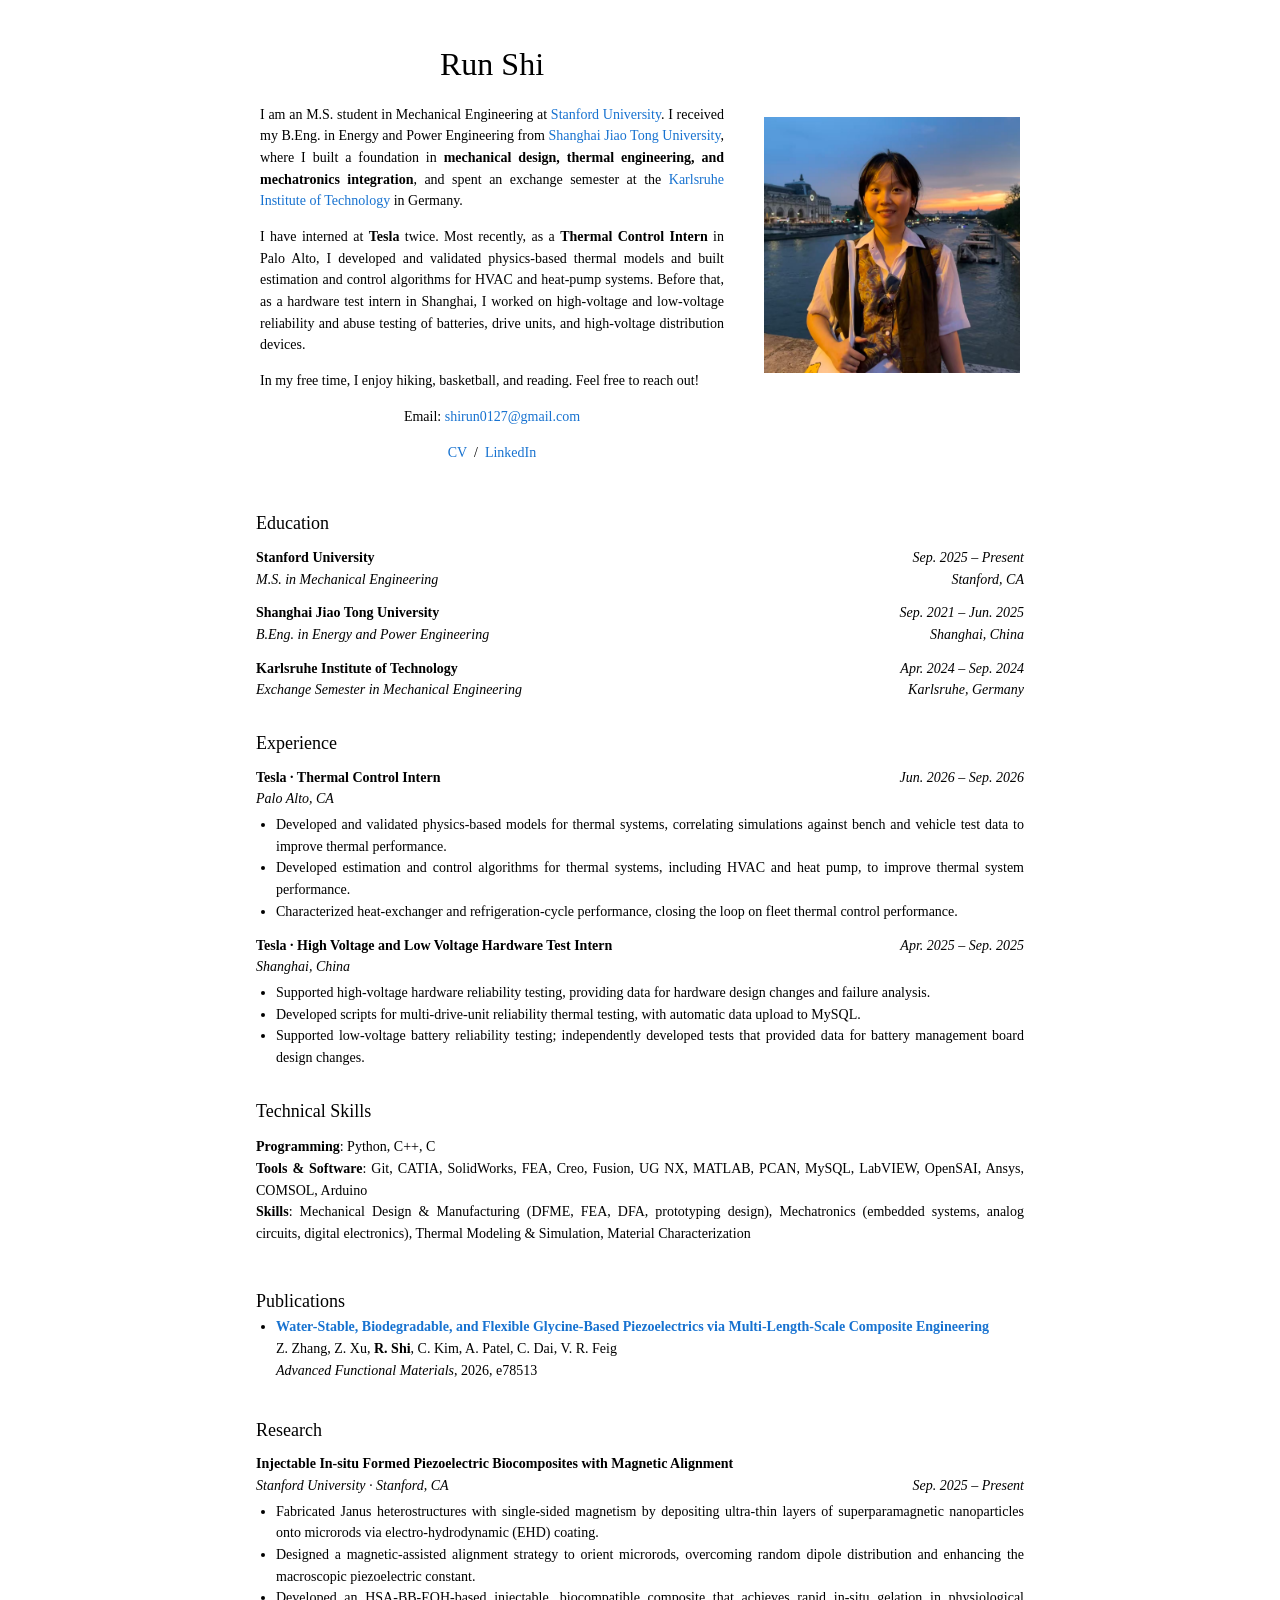
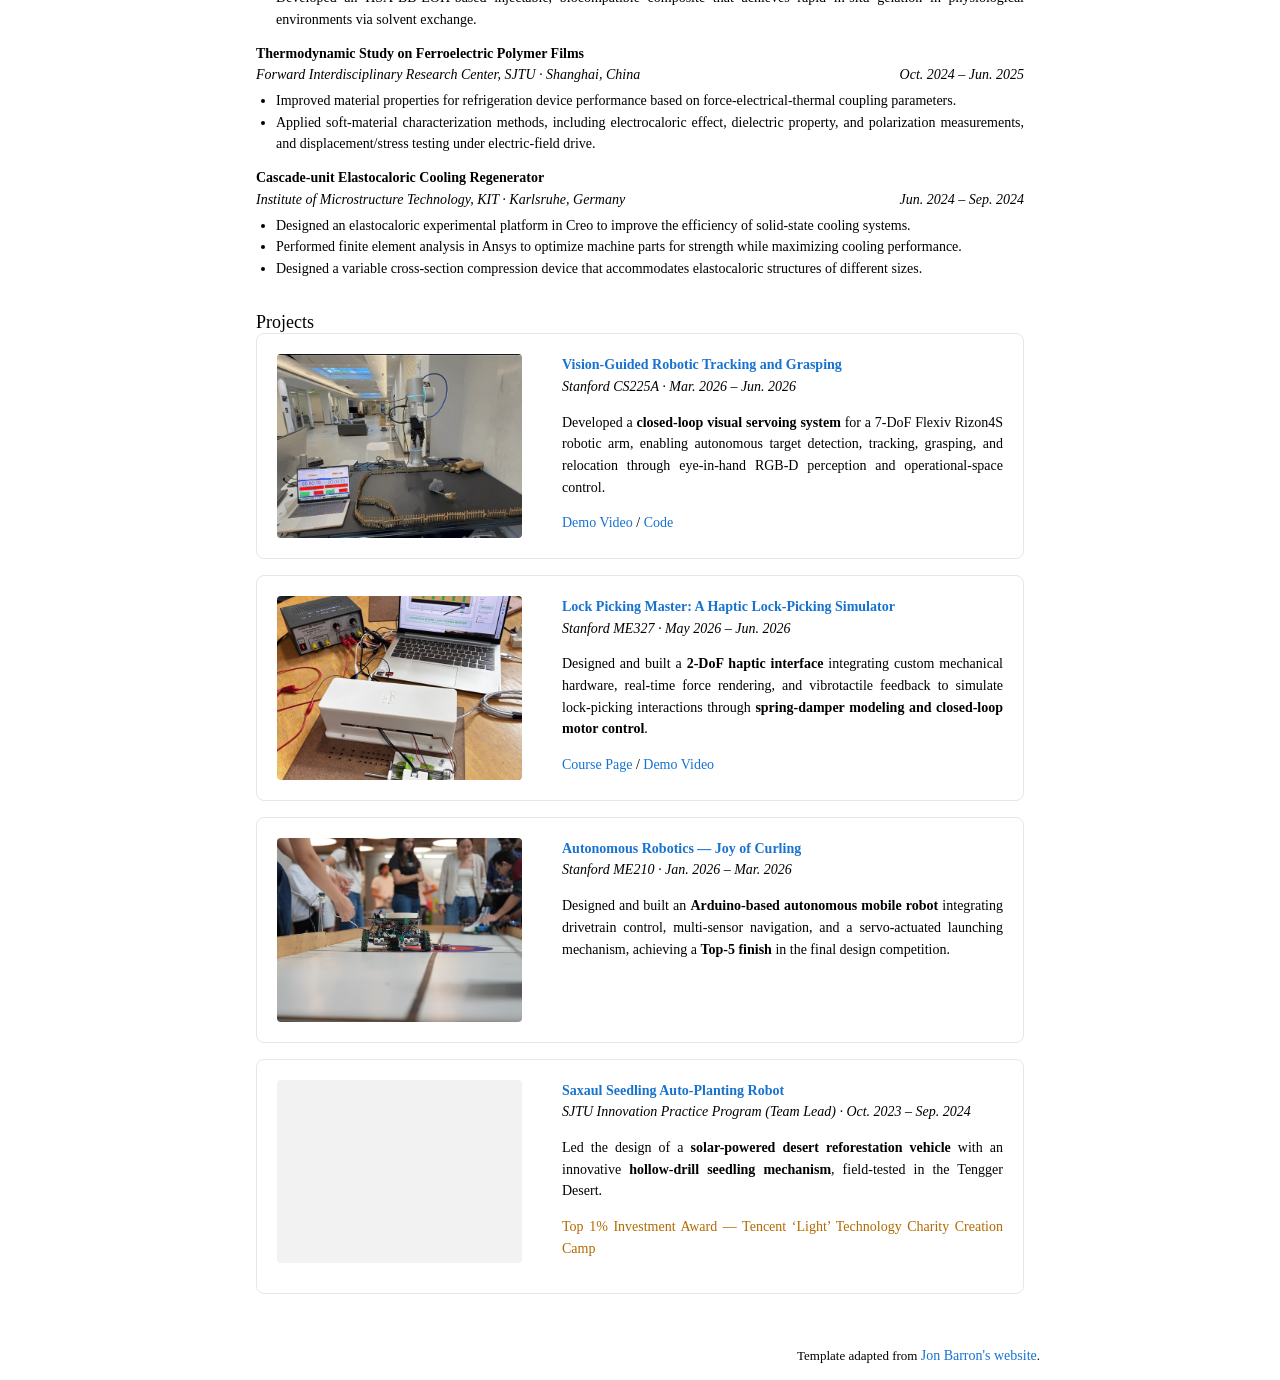
==== commit 511efb87: "Update homepage layout, bio, skills, and add publications New portrait; plain email link; drop GitHu" ====
--- a/index.html
+++ b/index.html
@@ -33,29 +33,24 @@
                   <a href="https://www.kit.edu/english/">Karlsruhe Institute of Technology</a> in Germany.
                 </p>
                 <p>
-                  Previously, I interned at <strong>Tesla</strong> as a hardware test engineer, working on high-voltage and low-voltage
+                  I have interned at <strong>Tesla</strong> twice. Most recently, as a <strong>Thermal Control Intern</strong> in Palo Alto,
+                  I developed and validated physics-based thermal models and built estimation and control algorithms for HVAC and
+                  heat-pump systems. Before that, as a hardware test intern in Shanghai, I worked on high-voltage and low-voltage
                   reliability and abuse testing of batteries, drive units, and high-voltage distribution devices.
                 </p>
                 <p>
-                  I enjoy hands-on engineering. I led the design of a desert seedling-planting robot with a novel
-                  <strong>hollow-drill mechanism</strong> (Tencent Top 1% Investment Award), and at Stanford I built an autonomous
-                  curling robot in three weeks that placed <strong>5th of 20 teams</strong>. My research spans
-                  <strong>piezoelectric biocomposites</strong> and <strong>elastocaloric solid-state cooling</strong>.
-                </p>
-                <p>
                   In my free time, I enjoy hiking, basketball, and reading. Feel free to reach out!
                 </p>
                 <p style="text-align:center">
-                  Email: shirun0127 [at] gmail.com
+                  Email: <a href="mailto:shirun0127@gmail.com">shirun0127@gmail.com</a>
                 </p>
                 <p style="text-align:center">
                   <a href="data/cv.pdf">CV</a> &nbsp;/&nbsp;
-                  <a href="https://www.linkedin.com/in/run-shi-a40809333">LinkedIn</a> &nbsp;/&nbsp;
-                  <a href="https://github.com/runshi0127">GitHub</a>
+                  <a href="https://www.linkedin.com/in/run-shi-a40809333">LinkedIn</a>
                 </p>
               </td>
               <td style="padding:2.5%;width:37%;max-width:37%">
-                <a href="Photo.jpg"><img class="portrait" alt="profile photo" src="Photo.jpg"></a>
+                <a href="images/portrait.jpg"><img class="portrait" alt="profile photo" src="images/portrait.jpg"></a>
               </td>
             </tr>
           </tbody></table>
@@ -68,32 +63,34 @@
 
                 <div class="entry">
                   <div class="entry-row">
-                    <strong>M.S. in Mechanical Engineering</strong>
+                    <strong>Stanford University</strong>
                     <em>Sep. 2025 &ndash; Present</em>
                   </div>
                   <div class="entry-row">
-                    <em>Stanford University &middot; Stanford, CA</em>
-                  </div>
-                </div>
-
-                <div class="entry">
-                  <div class="entry-row">
-                    <strong>B.Eng. in Energy and Power Engineering</strong>
+                    <em>M.S. in Mechanical Engineering</em>
+                    <em>Stanford, CA</em>
+                  </div>
+                </div>
+
+                <div class="entry">
+                  <div class="entry-row">
+                    <strong>Shanghai Jiao Tong University</strong>
                     <em>Sep. 2021 &ndash; Jun. 2025</em>
                   </div>
                   <div class="entry-row">
-                    <em>Shanghai Jiao Tong University &middot; Shanghai, China</em>
-                    <em>Last-two-year ranking: 3 / 100</em>
-                  </div>
-                </div>
-
-                <div class="entry">
-                  <div class="entry-row">
-                    <strong>Exchange Semester in Mechanical Engineering</strong>
+                    <em>B.Eng. in Energy and Power Engineering</em>
+                    <em>Shanghai, China</em>
+                  </div>
+                </div>
+
+                <div class="entry">
+                  <div class="entry-row">
+                    <strong>Karlsruhe Institute of Technology</strong>
                     <em>Apr. 2024 &ndash; Sep. 2024</em>
                   </div>
                   <div class="entry-row">
-                    <em>Karlsruhe Institute of Technology &middot; Karlsruhe, Germany</em>
+                    <em>Exchange Semester in Mechanical Engineering</em>
+                    <em>Karlsruhe, Germany</em>
                   </div>
                 </div>
               </td>
@@ -108,11 +105,11 @@
 
                 <div class="entry">
                   <div class="entry-row">
-                    <strong>Thermal Control &mdash; Intern</strong>
-                  </div>
-                  <div class="entry-row">
-                    <em>Tesla &middot; Palo Alto, CA</em>
+                    <strong>Tesla &middot; Thermal Control Intern</strong>
                     <em>Jun. 2026 &ndash; Sep. 2026</em>
+                  </div>
+                  <div class="entry-row">
+                    <em>Palo Alto, CA</em>
                   </div>
                   <ul>
                     <li>Developed and validated physics-based models for thermal systems, correlating simulations against bench and vehicle test data to improve thermal performance.</li>
@@ -123,11 +120,11 @@
 
                 <div class="entry">
                   <div class="entry-row">
-                    <strong>High Voltage and Low Voltage Hardware Test &mdash; Intern</strong>
-                  </div>
-                  <div class="entry-row">
-                    <em>Tesla &middot; Shanghai, China</em>
+                    <strong>Tesla &middot; High Voltage and Low Voltage Hardware Test Intern</strong>
                     <em>Apr. 2025 &ndash; Sep. 2025</em>
+                  </div>
+                  <div class="entry-row">
+                    <em>Shanghai, China</em>
                   </div>
                   <ul>
                     <li>Supported high-voltage hardware reliability testing, providing data for hardware design changes and failure analysis.</li>
@@ -139,6 +136,41 @@
             </tr>
           </tbody></table>
 
+          <!-- ============ Skills ============ -->
+          <table class="block"><tbody>
+            <tr>
+              <td class="section">
+                <h2>Technical Skills</h2>
+                <p>
+                  <strong>Programming</strong>: Python, C++, C
+                  <br>
+                  <strong>Tools &amp; Software</strong>: Git, CATIA, SolidWorks, FEA, Creo, Fusion, UG NX, MATLAB, PCAN, MySQL, LabVIEW, OpenSAI, Ansys, COMSOL, Arduino
+                  <br>
+                  <strong>Skills</strong>: Mechanical Design &amp; Manufacturing (DFME, FEA, DFA, prototyping design), Mechatronics (embedded systems, analog circuits, digital electronics), Thermal Modeling &amp; Simulation, Material Characterization
+                </p>
+              </td>
+            </tr>
+          </tbody></table>
+
+          <!-- ============ Publications ============ -->
+          <table class="block"><tbody>
+            <tr>
+              <td class="section">
+                <h2>Publications</h2>
+                <ul class="patent-list">
+                  <!-- Copy one <li>...</li> per publication -->
+                  <li>
+                    <a href="https://doi.org/10.1002/adfm.78513"><span class="papertitle">Water-Stable, Biodegradable, and Flexible Glycine-Based Piezoelectrics via Multi-Length-Scale Composite Engineering</span></a>
+                    <br>
+                    Z. Zhang, Z. Xu, <strong>R. Shi</strong>, C. Kim, A. Patel, C. Dai, V. R. Feig
+                    <br>
+                    <em>Advanced Functional Materials</em>, 2026, e78513
+                  </li>
+                </ul>
+              </td>
+            </tr>
+          </tbody></table>
+
           <!-- ============ Research ============ -->
           <table class="block"><tbody>
             <tr>
@@ -233,7 +265,7 @@
                   <span class="papertitle">Lock Picking Master: A Haptic Lock-Picking Simulator</span>
                 </a>
                 <br>
-                <em>Stanford ME327 &middot; 2026</em>
+                <em>Stanford ME327 &middot; May 2026 &ndash; Jun. 2026</em>
                 <p>
                   Designed and built a <strong>2-DoF haptic interface</strong> integrating custom mechanical hardware, real-time force rendering, and vibrotactile feedback to simulate lock-picking interactions through <strong>spring-damper modeling and closed-loop motor control</strong>.
                 </p>
@@ -273,28 +305,12 @@
                   Led the design of a <strong>solar-powered desert reforestation vehicle</strong> with an innovative
                   <strong>hollow-drill seedling mechanism</strong>, field-tested in the Tengger Desert.
                 </p>
-                <p class="award">&#127942; Top 1% Investment Award &mdash; Tencent &lsquo;Light&rsquo; Technology Charity Creation Camp</p>
+                <p class="award">Top 1% Investment Award &mdash; Tencent &lsquo;Light&rsquo; Technology Charity Creation Camp</p>
               </td>
             </tr>
 
           </tbody></table>
           </div>
-
-          <!-- ============ Skills ============ -->
-          <table class="block"><tbody>
-            <tr>
-              <td class="section">
-                <h2>Technical Skills</h2>
-                <p>
-                  <strong>Programming</strong>: Python, C++, HTML, MATLAB, Arduino
-                  <br>
-                  <strong>CAD/Simulation</strong>: CATIA, SolidWorks, Creo, Fusion, UG NX; Ansys, COMSOL
-                  <br>
-                  <strong>Tools</strong>: LabVIEW, PCAN, MySQL, Git, Origin
-                </p>
-              </td>
-            </tr>
-          </tbody></table>
 
           <!-- ============ Footer ============ -->
           <table class="block"><tbody>
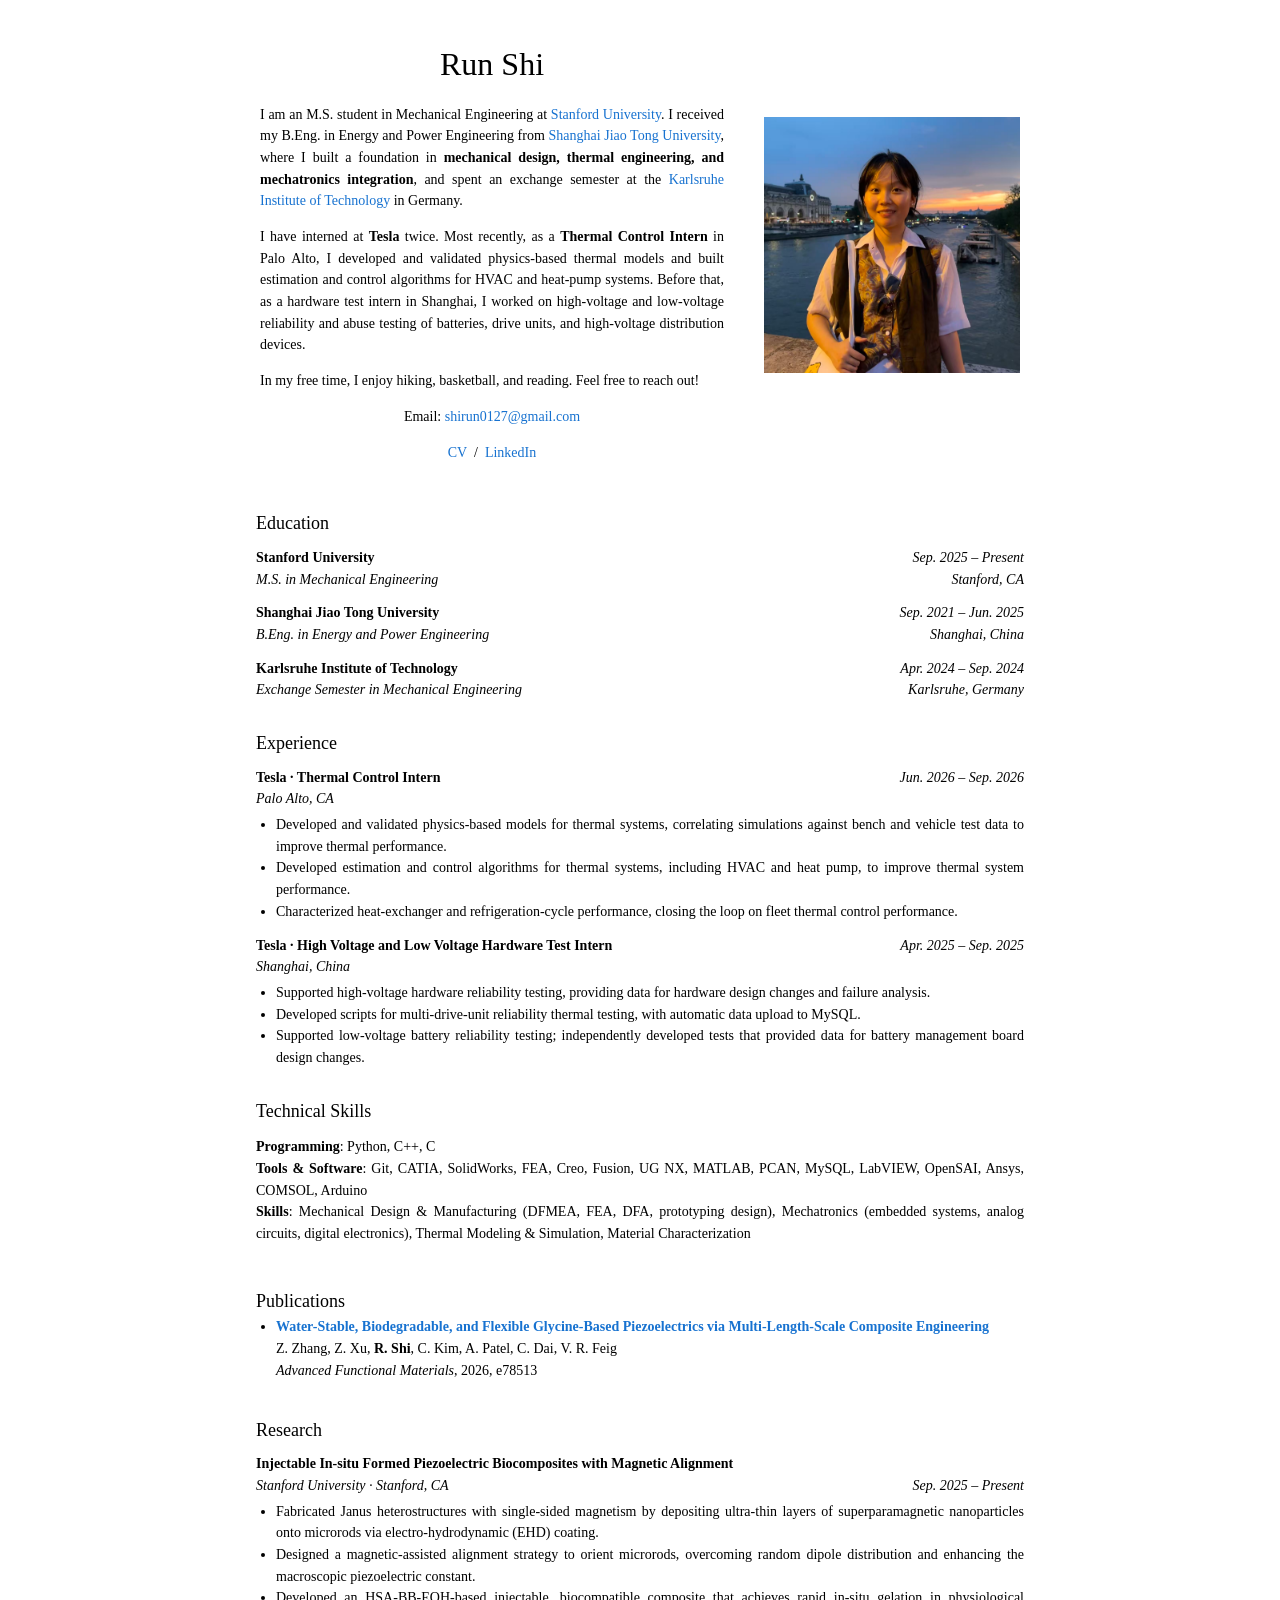
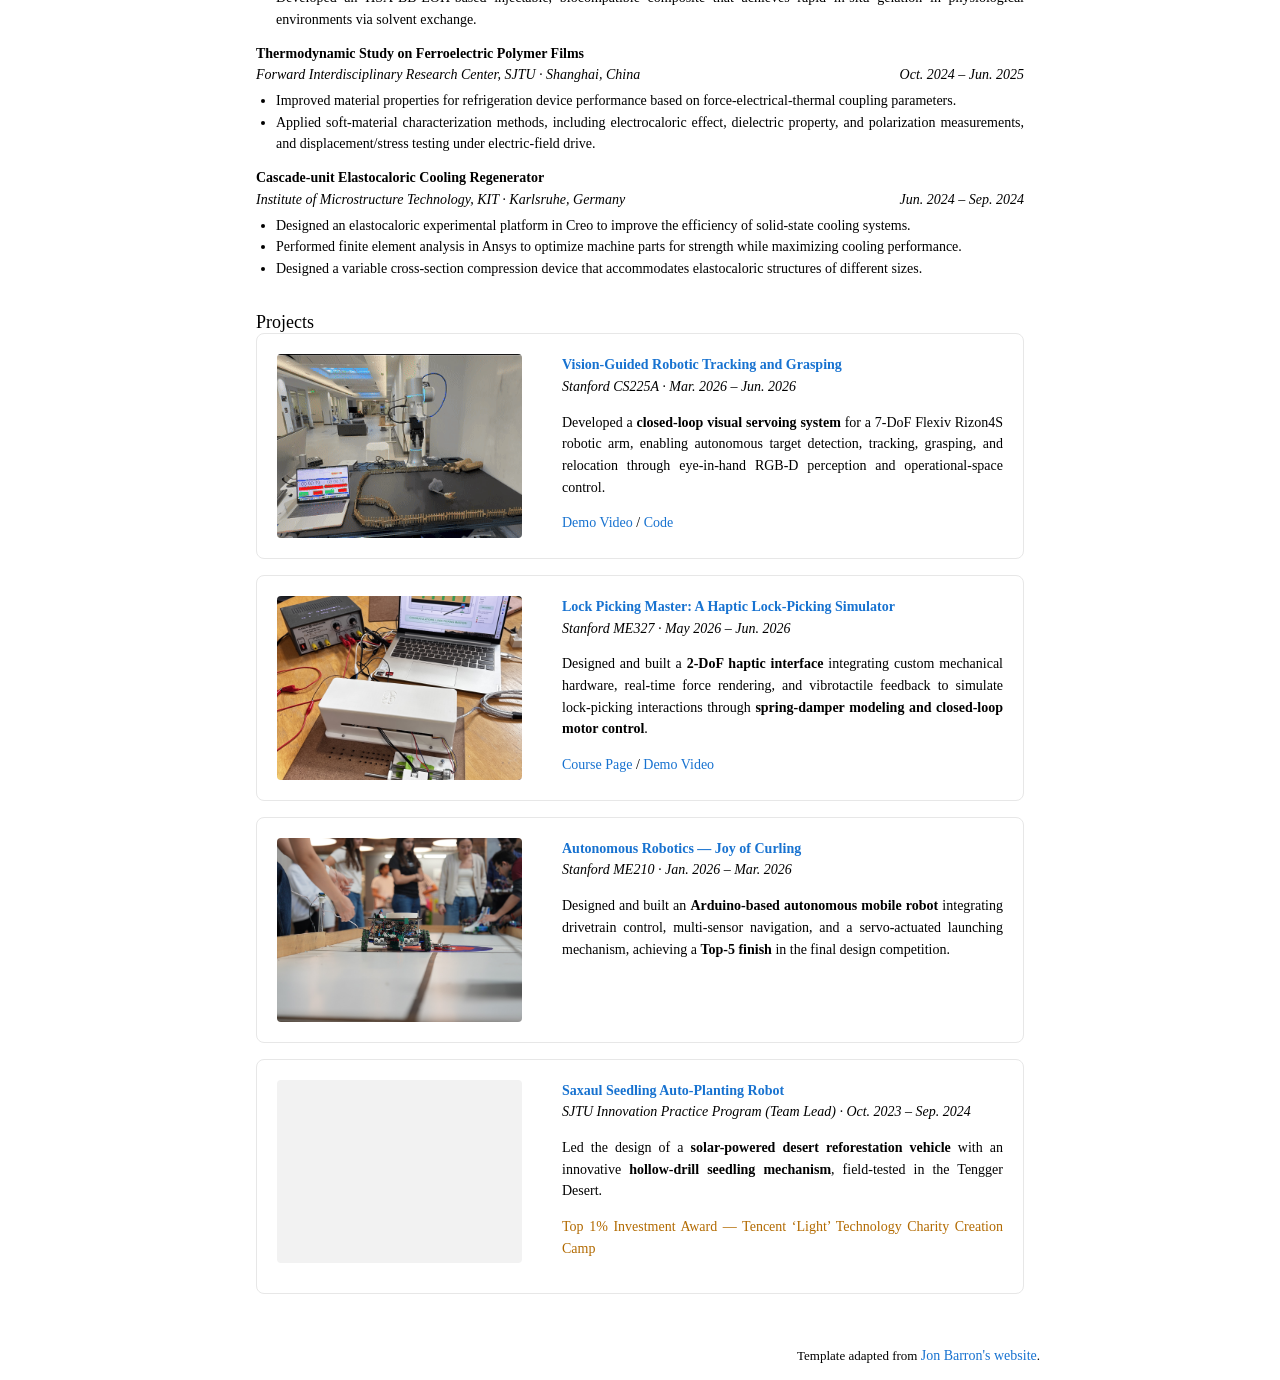
==== commit 3c110b93: "Fix DFMEA abbreviation in skills Co-Authored-By: Claude Opus 5.5 <noreply@anthropic.com>" ====
--- a/index.html
+++ b/index.html
@@ -146,7 +146,7 @@
                   <br>
                   <strong>Tools &amp; Software</strong>: Git, CATIA, SolidWorks, FEA, Creo, Fusion, UG NX, MATLAB, PCAN, MySQL, LabVIEW, OpenSAI, Ansys, COMSOL, Arduino
                   <br>
-                  <strong>Skills</strong>: Mechanical Design &amp; Manufacturing (DFME, FEA, DFA, prototyping design), Mechatronics (embedded systems, analog circuits, digital electronics), Thermal Modeling &amp; Simulation, Material Characterization
+                  <strong>Skills</strong>: Mechanical Design &amp; Manufacturing (DFMEA, FEA, DFA, prototyping design), Mechatronics (embedded systems, analog circuits, digital electronics), Thermal Modeling &amp; Simulation, Material Characterization
                 </p>
               </td>
             </tr>
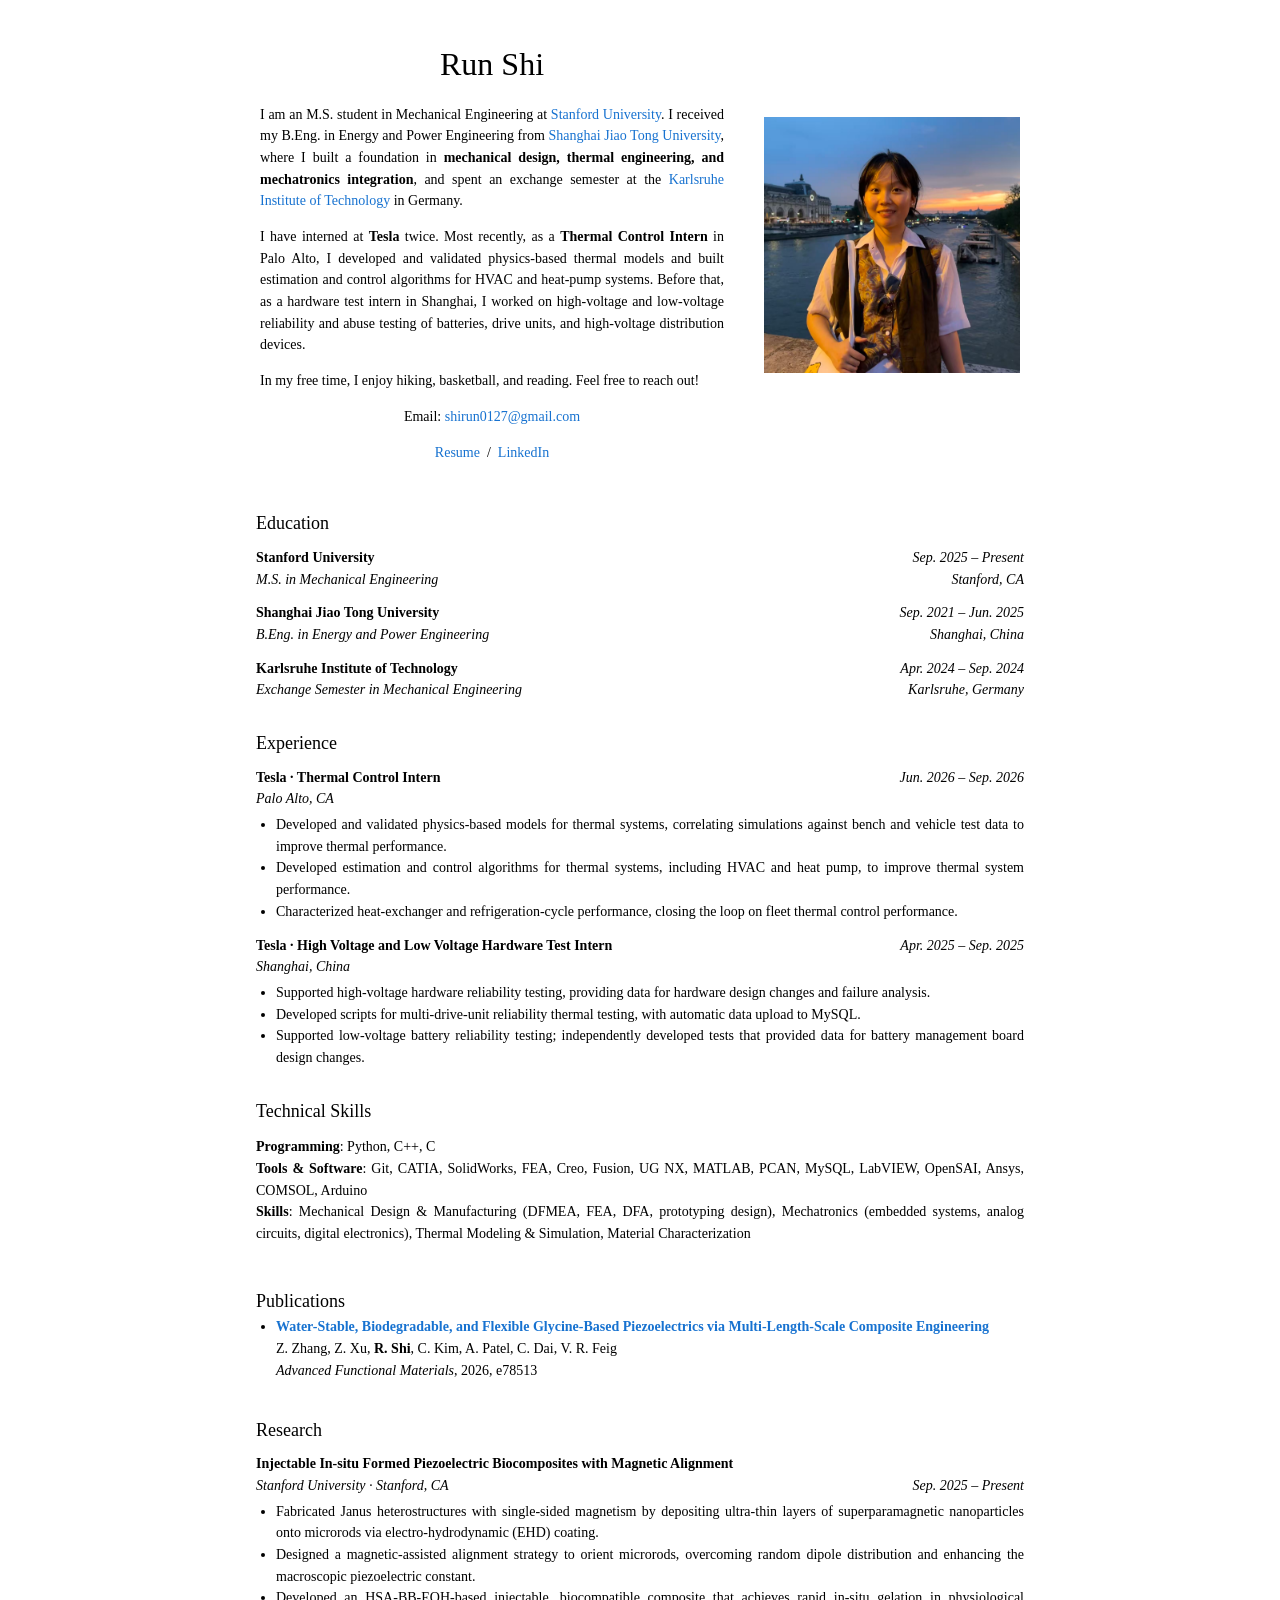
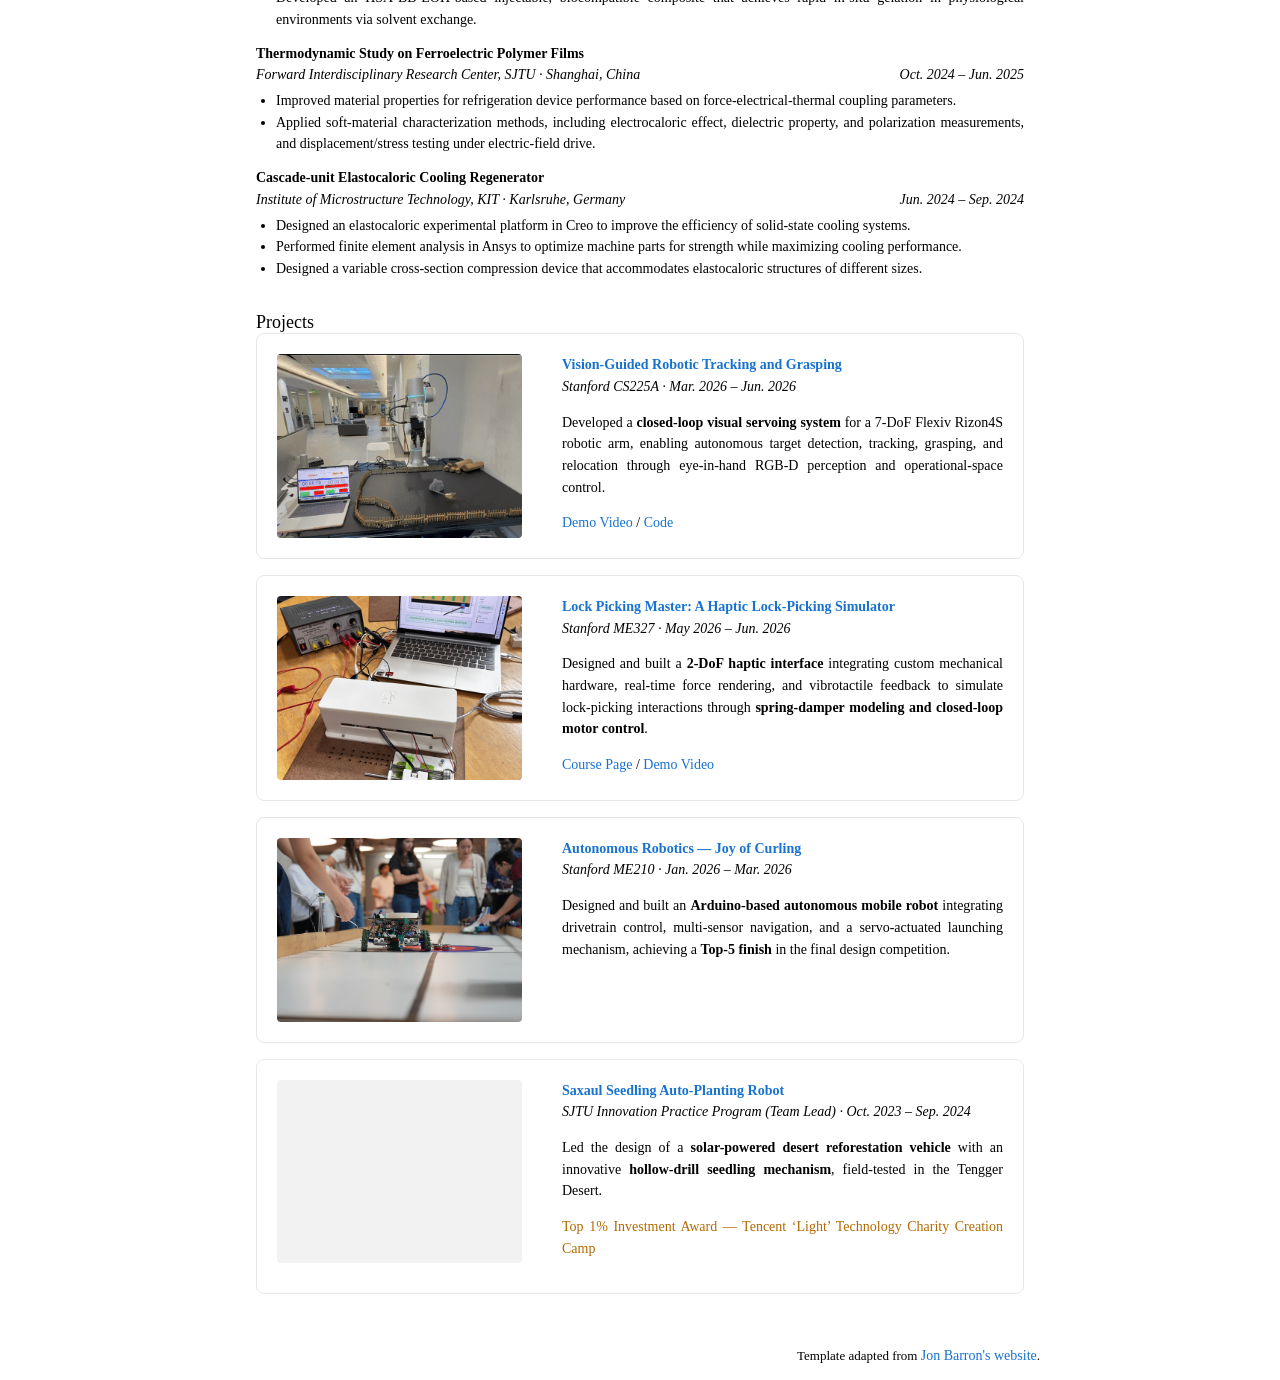
==== commit a812a055: "Rename CV link to Resume and update resume PDF Co-Authored-By: Claude Opus 5.5 <noreply@anthropic.co" ====
--- a/index.html
+++ b/index.html
@@ -45,7 +45,7 @@
                   Email: <a href="mailto:shirun0127@gmail.com">shirun0127@gmail.com</a>
                 </p>
                 <p style="text-align:center">
-                  <a href="data/cv.pdf">CV</a> &nbsp;/&nbsp;
+                  <a href="data/resume.pdf">Resume</a> &nbsp;/&nbsp;
                   <a href="https://www.linkedin.com/in/run-shi-a40809333">LinkedIn</a>
                 </p>
               </td>
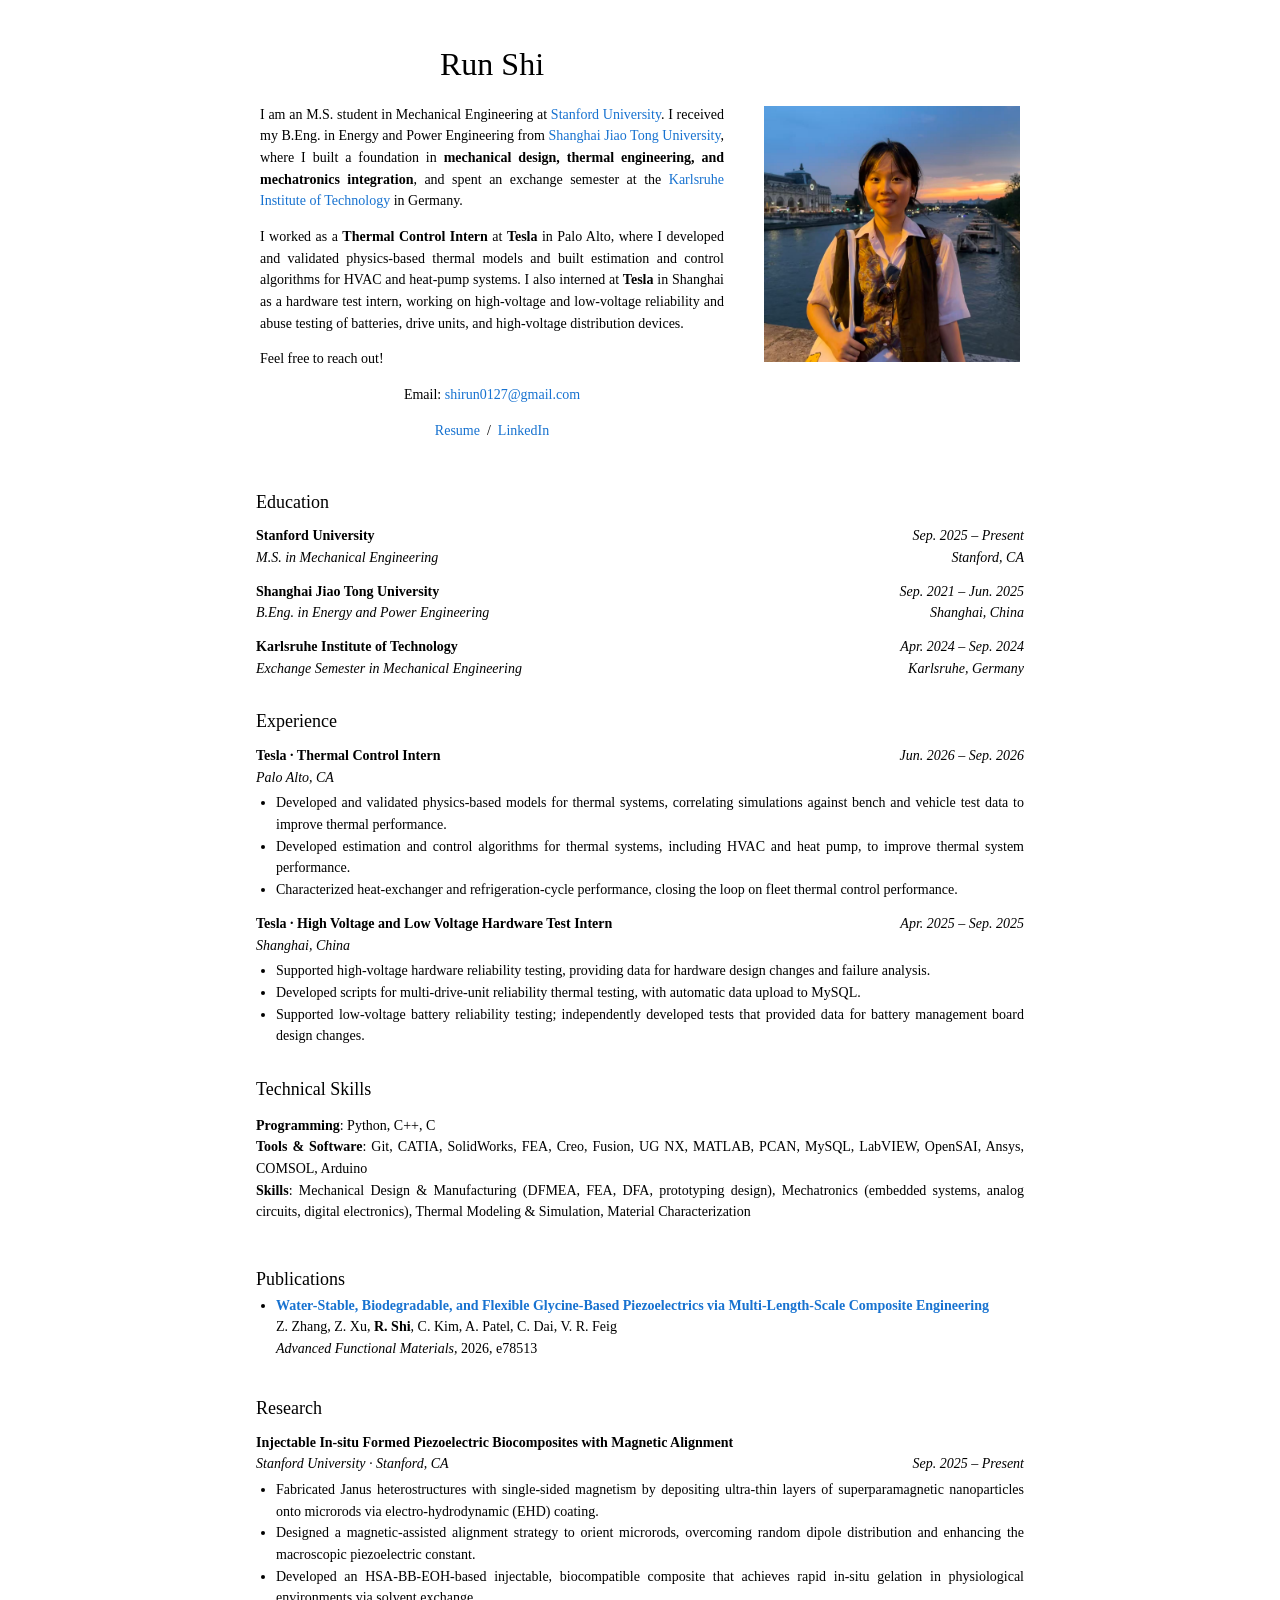
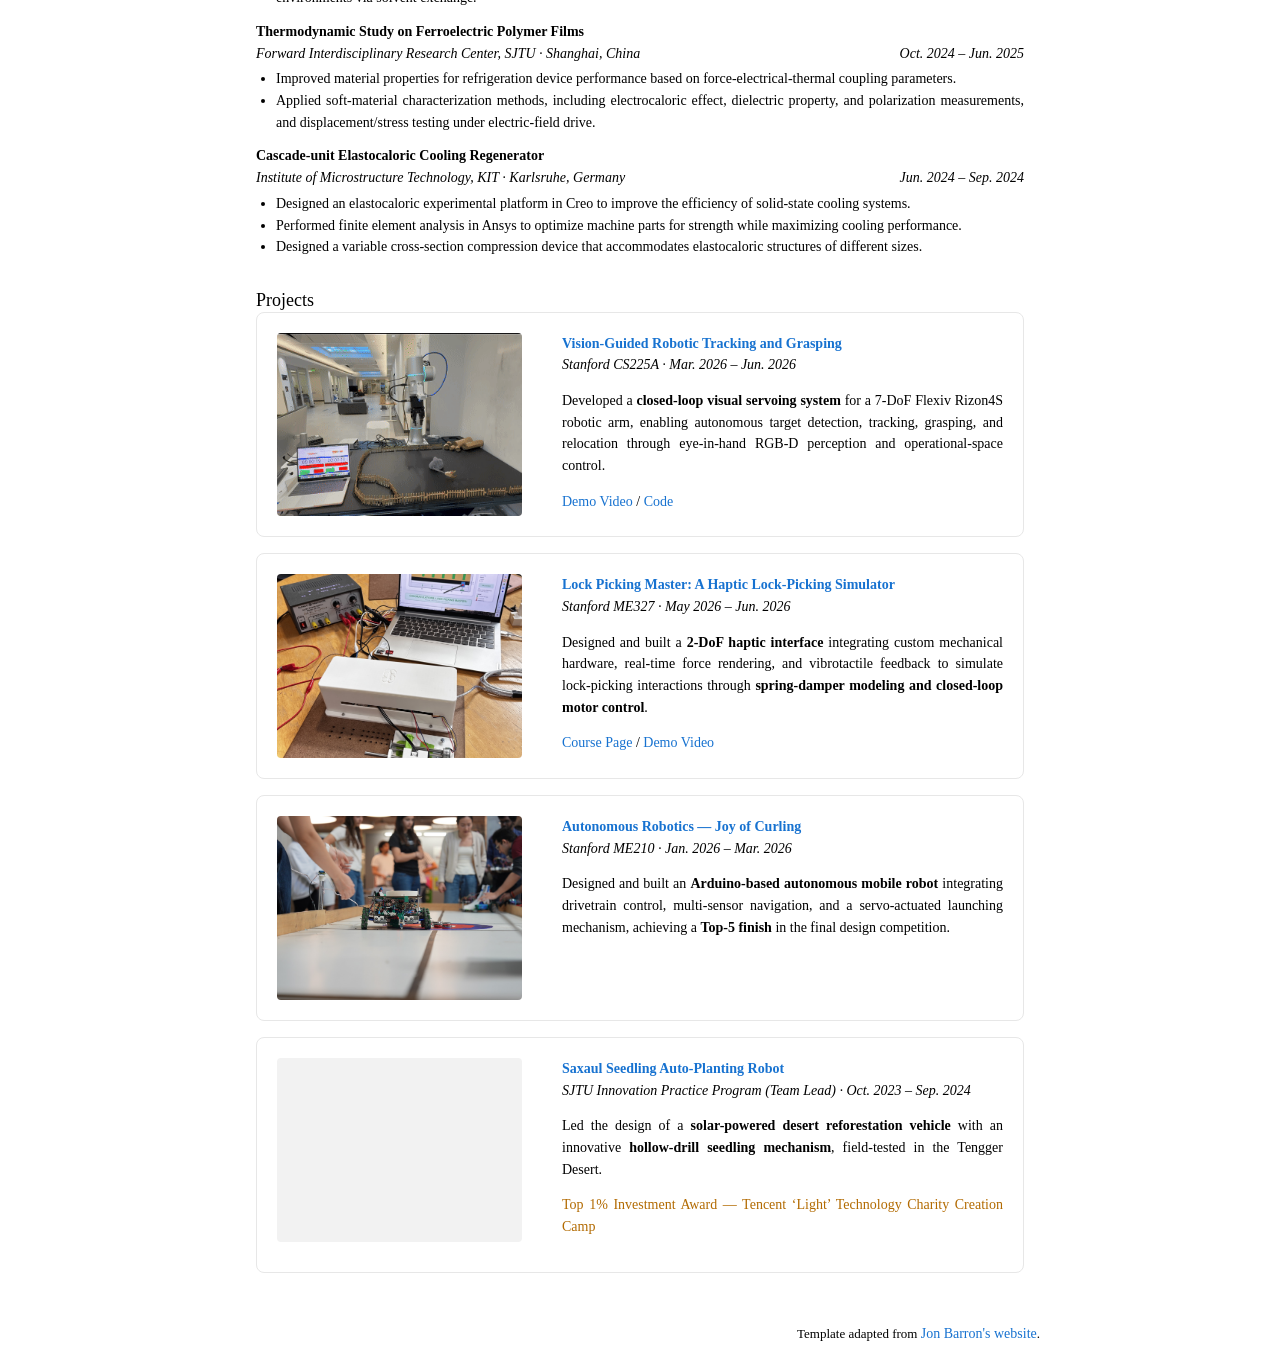
==== commit 55e3b064: "Rewrite Tesla bio paragraph and trim closing line Co-Authored-By: Claude Opus 5.5 <noreply@anthropic" ====
--- a/index.html
+++ b/index.html
@@ -33,13 +33,13 @@
                   <a href="https://www.kit.edu/english/">Karlsruhe Institute of Technology</a> in Germany.
                 </p>
                 <p>
-                  I have interned at <strong>Tesla</strong> twice. Most recently, as a <strong>Thermal Control Intern</strong> in Palo Alto,
-                  I developed and validated physics-based thermal models and built estimation and control algorithms for HVAC and
-                  heat-pump systems. Before that, as a hardware test intern in Shanghai, I worked on high-voltage and low-voltage
+                  I worked as a <strong>Thermal Control Intern</strong> at <strong>Tesla</strong> in Palo Alto, where I developed and
+                  validated physics-based thermal models and built estimation and control algorithms for HVAC and heat-pump systems.
+                  I also interned at <strong>Tesla</strong> in Shanghai as a hardware test intern, working on high-voltage and low-voltage
                   reliability and abuse testing of batteries, drive units, and high-voltage distribution devices.
                 </p>
                 <p>
-                  In my free time, I enjoy hiking, basketball, and reading. Feel free to reach out!
+                  Feel free to reach out!
                 </p>
                 <p style="text-align:center">
                   Email: <a href="mailto:shirun0127@gmail.com">shirun0127@gmail.com</a>
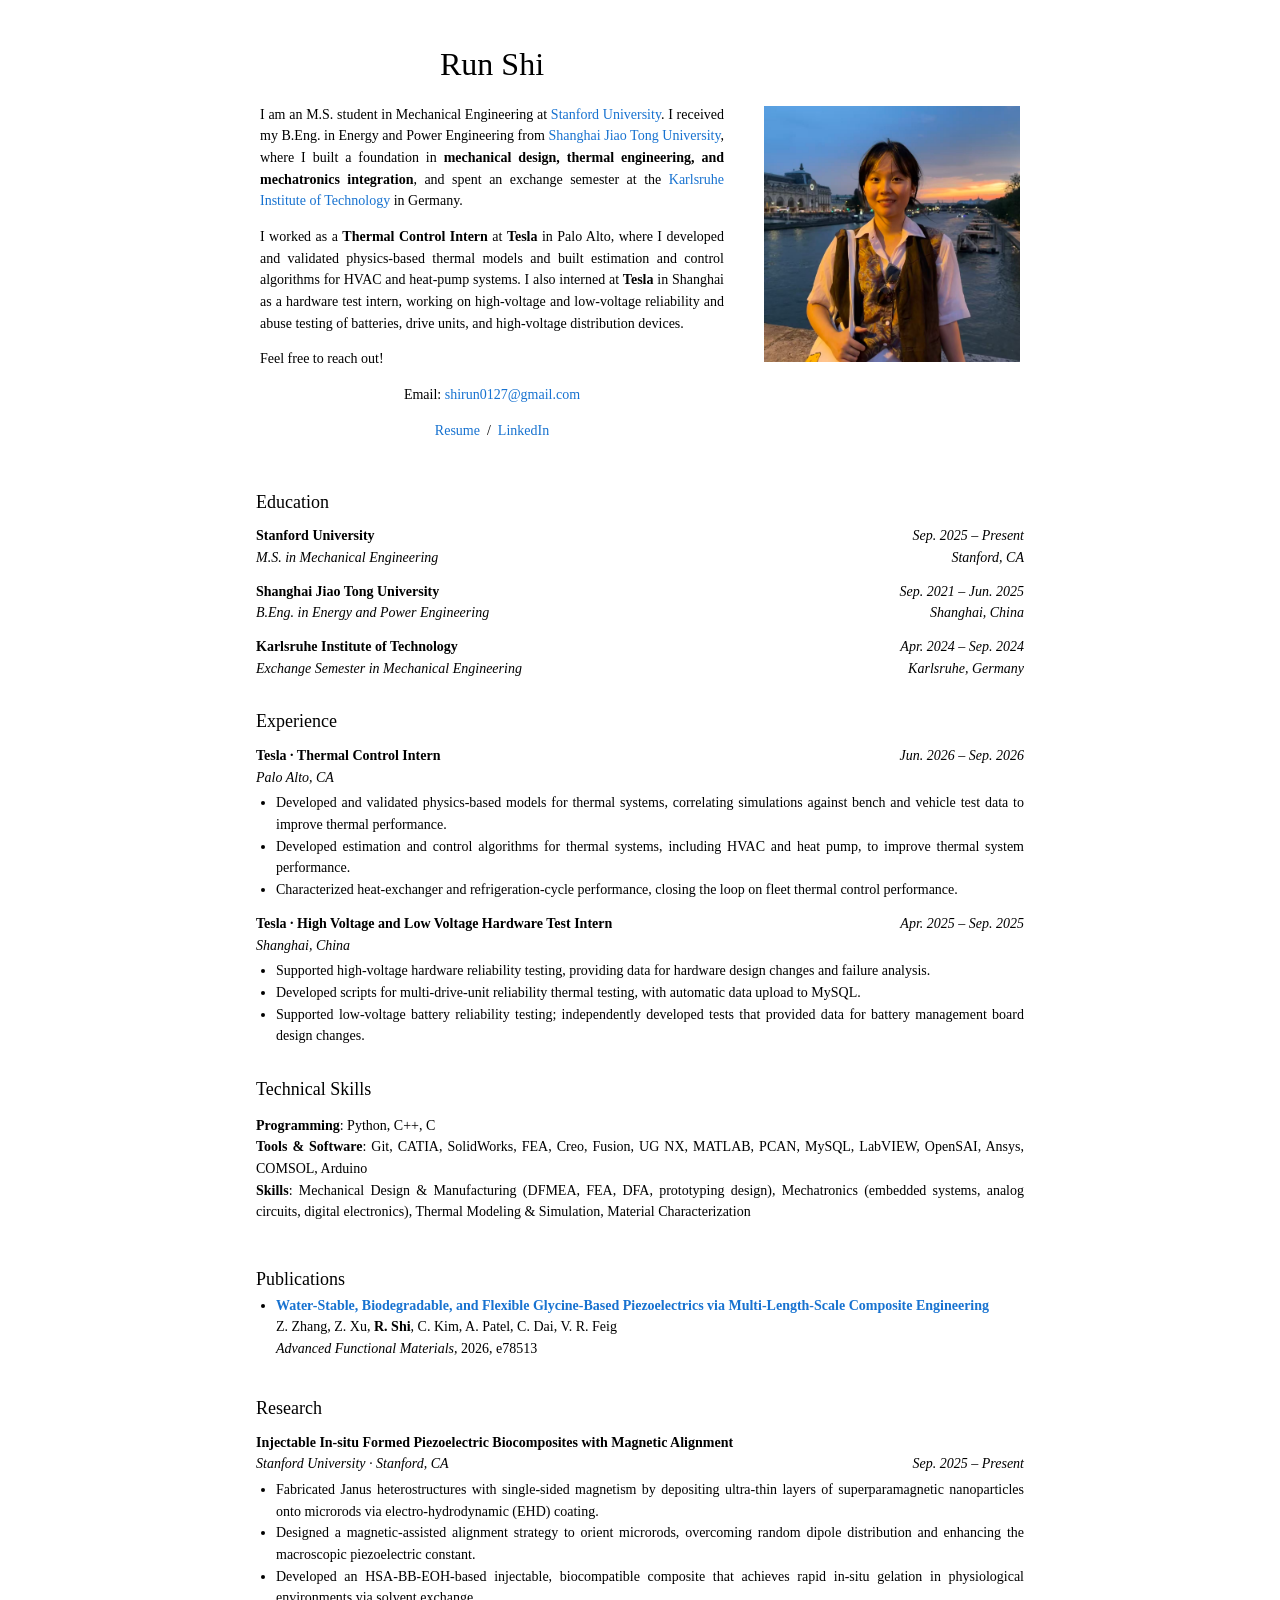
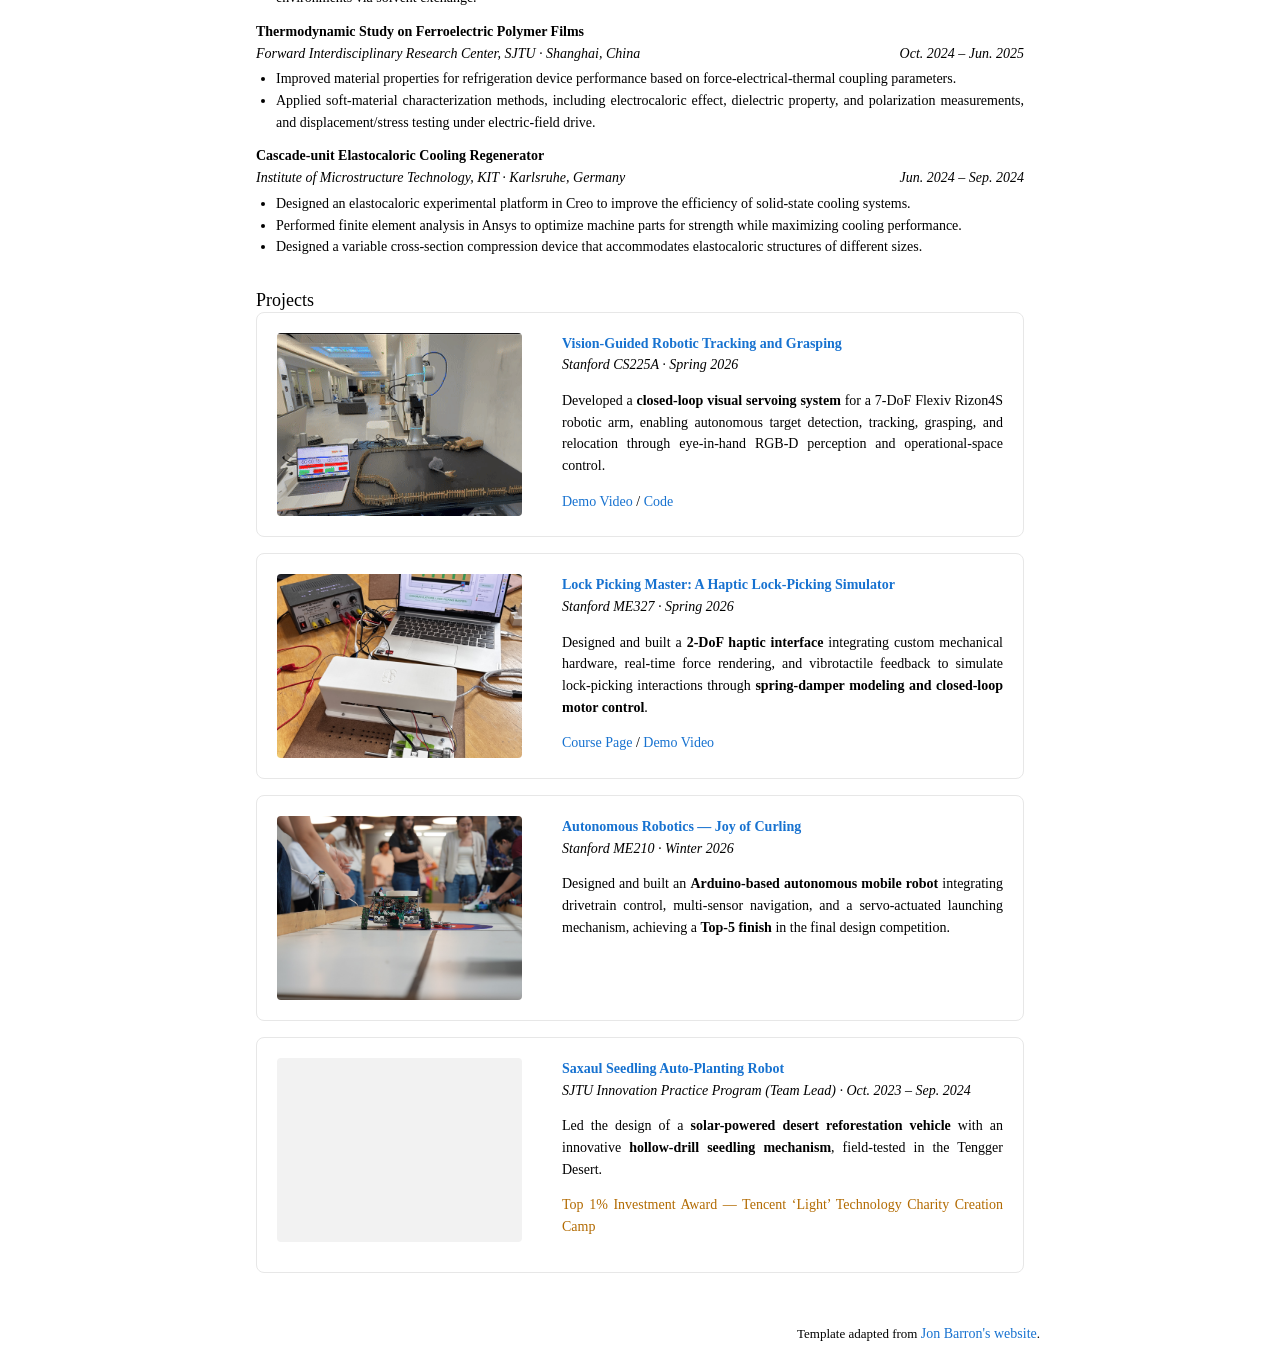
==== commit 6af8ae43: "Use academic quarters for Stanford project dates" ====
--- a/index.html
+++ b/index.html
@@ -246,7 +246,7 @@
                   <span class="papertitle">Vision-Guided Robotic Tracking and Grasping</span>
                 </a>
                 <br>
-                <em>Stanford CS225A &middot; Mar. 2026 &ndash; Jun. 2026</em>
+                <em>Stanford CS225A &middot; Spring 2026</em>
                 <p>
                   Developed a <strong>closed-loop visual servoing system</strong> for a 7-DoF Flexiv Rizon4S robotic arm, enabling autonomous target detection, tracking, grasping, and relocation through eye-in-hand RGB-D perception and operational-space control.
                 </p>
@@ -265,7 +265,7 @@
                   <span class="papertitle">Lock Picking Master: A Haptic Lock-Picking Simulator</span>
                 </a>
                 <br>
-                <em>Stanford ME327 &middot; May 2026 &ndash; Jun. 2026</em>
+                <em>Stanford ME327 &middot; Spring 2026</em>
                 <p>
                   Designed and built a <strong>2-DoF haptic interface</strong> integrating custom mechanical hardware, real-time force rendering, and vibrotactile feedback to simulate lock-picking interactions through <strong>spring-damper modeling and closed-loop motor control</strong>.
                 </p>
@@ -284,7 +284,7 @@
                   <span class="papertitle">Autonomous Robotics &mdash; Joy of Curling</span>
                 </a>
                 <br>
-                <em>Stanford ME210 &middot; Jan. 2026 &ndash; Mar. 2026</em>
+                <em>Stanford ME210 &middot; Winter 2026</em>
                 <p>
                   Designed and built an <strong>Arduino-based autonomous mobile robot</strong> integrating drivetrain control, multi-sensor navigation, and a servo-actuated launching mechanism, achieving a <strong>Top-5 finish</strong> in the final design competition.
                 </p>
